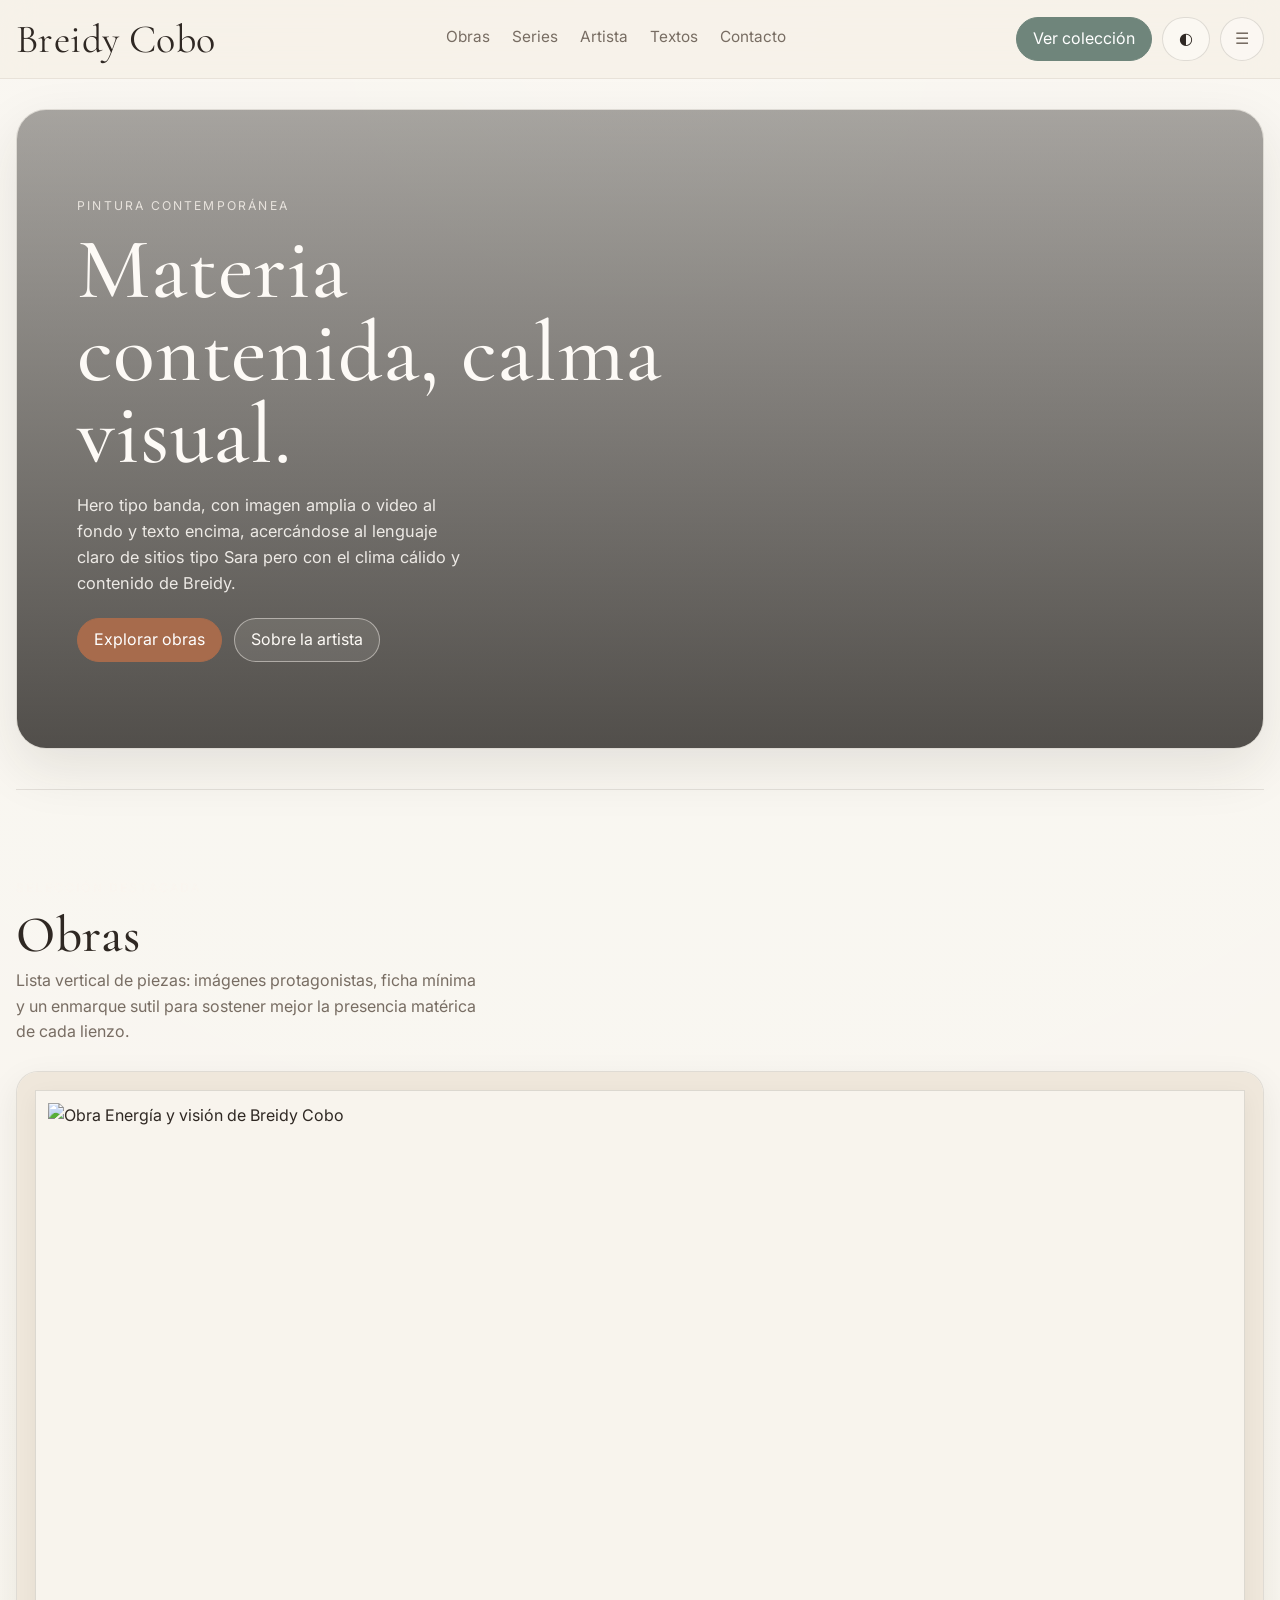
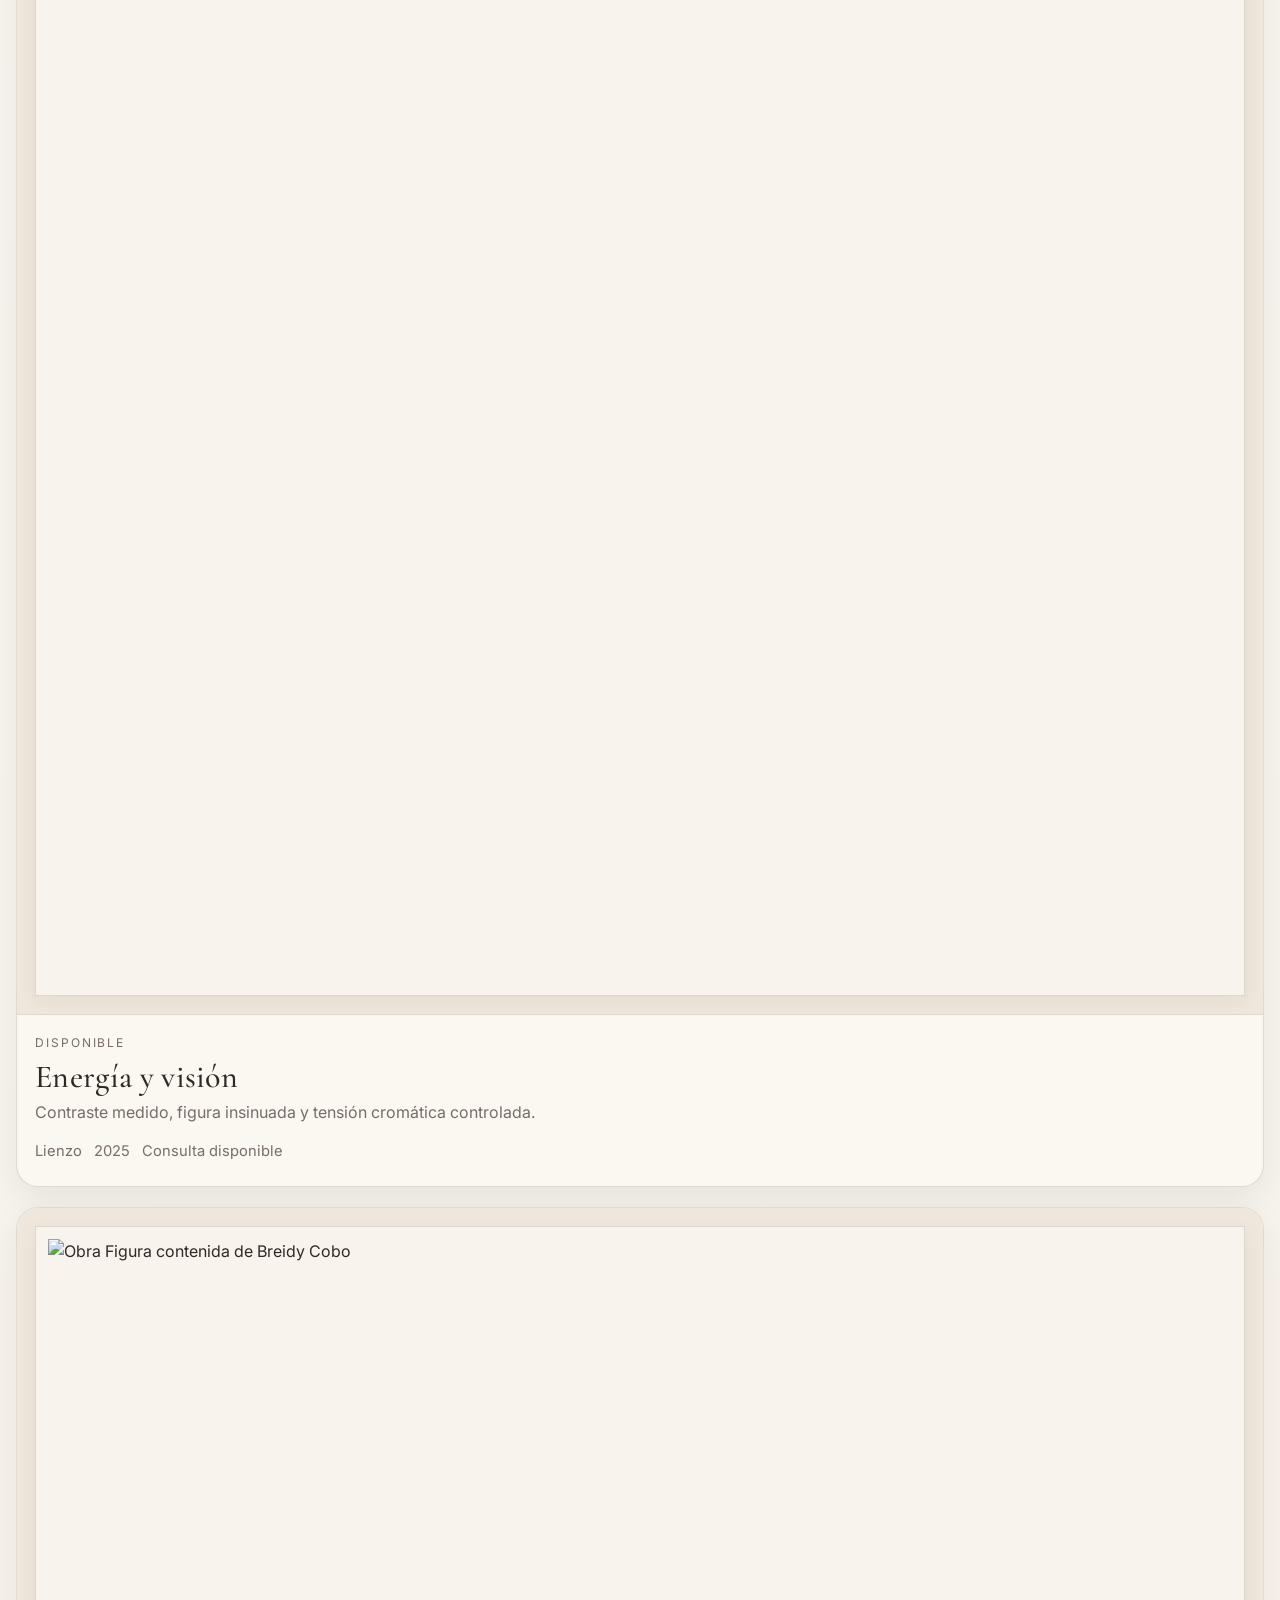
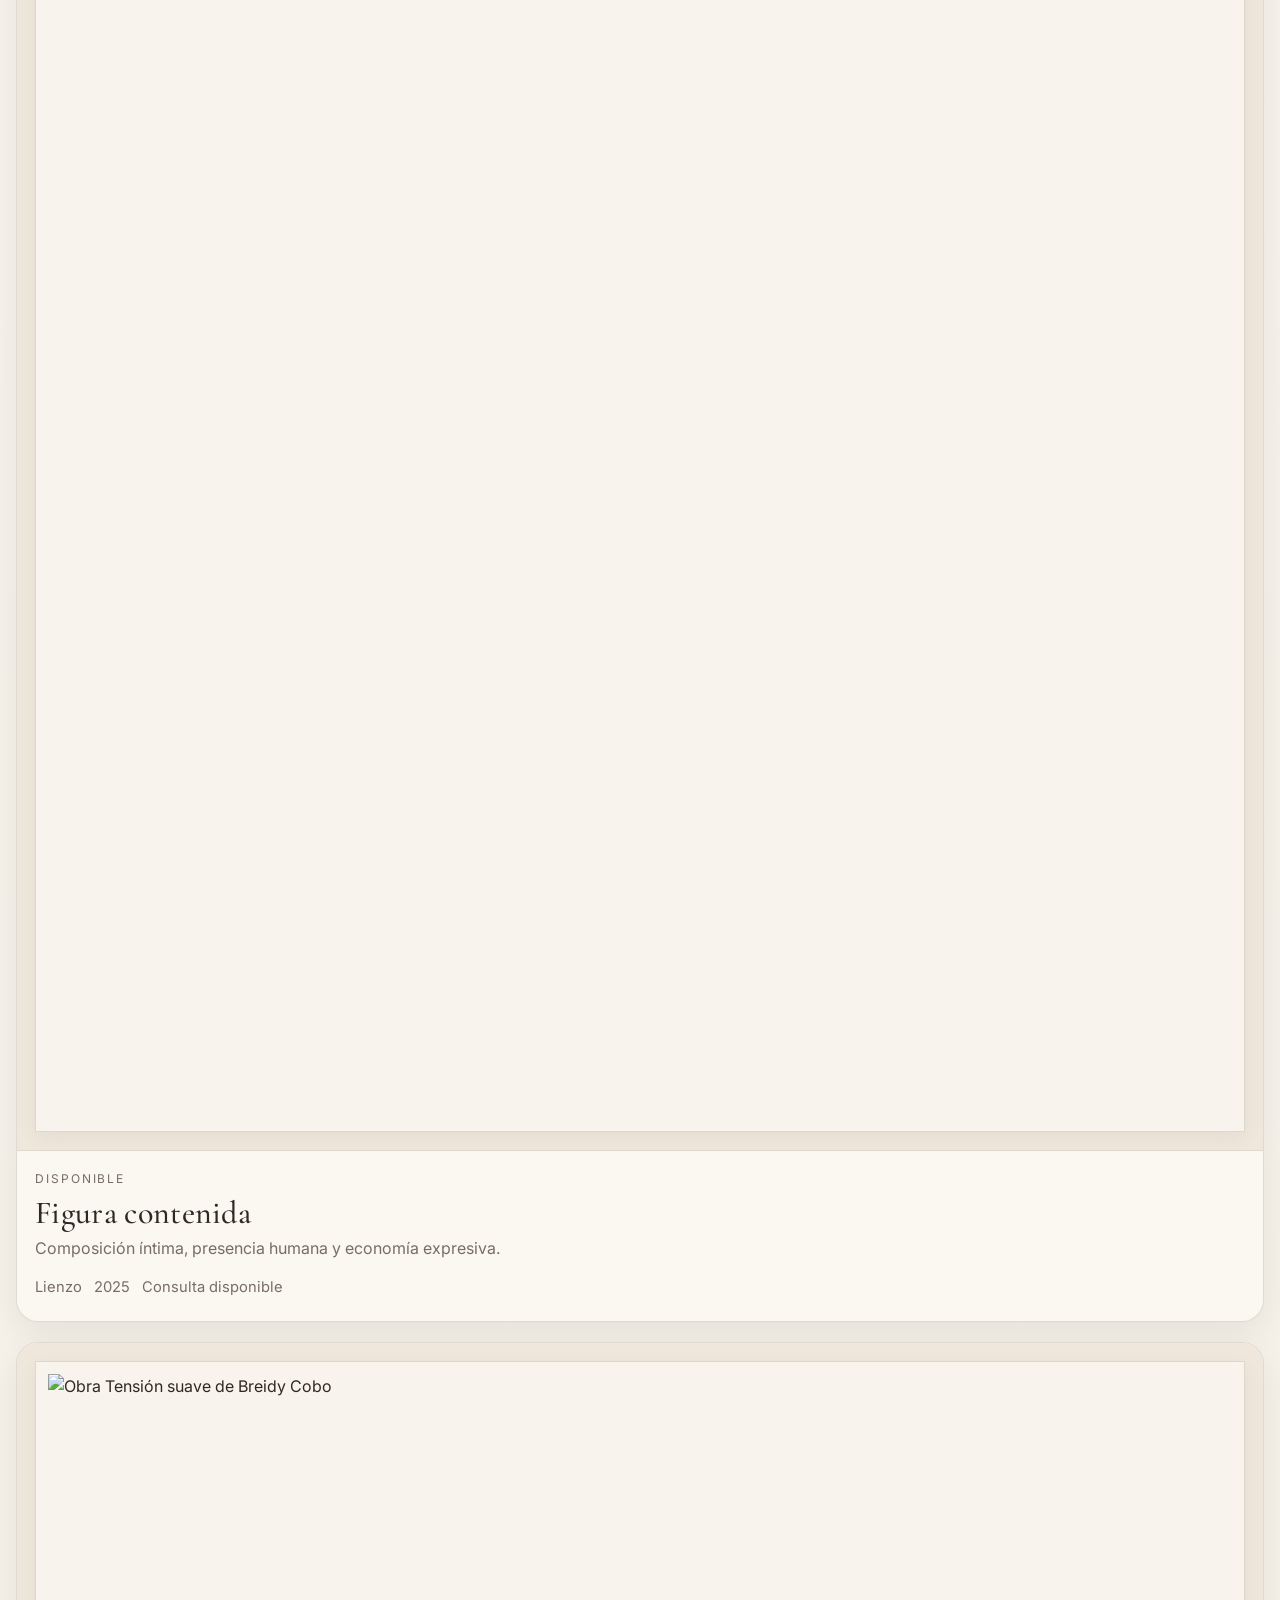
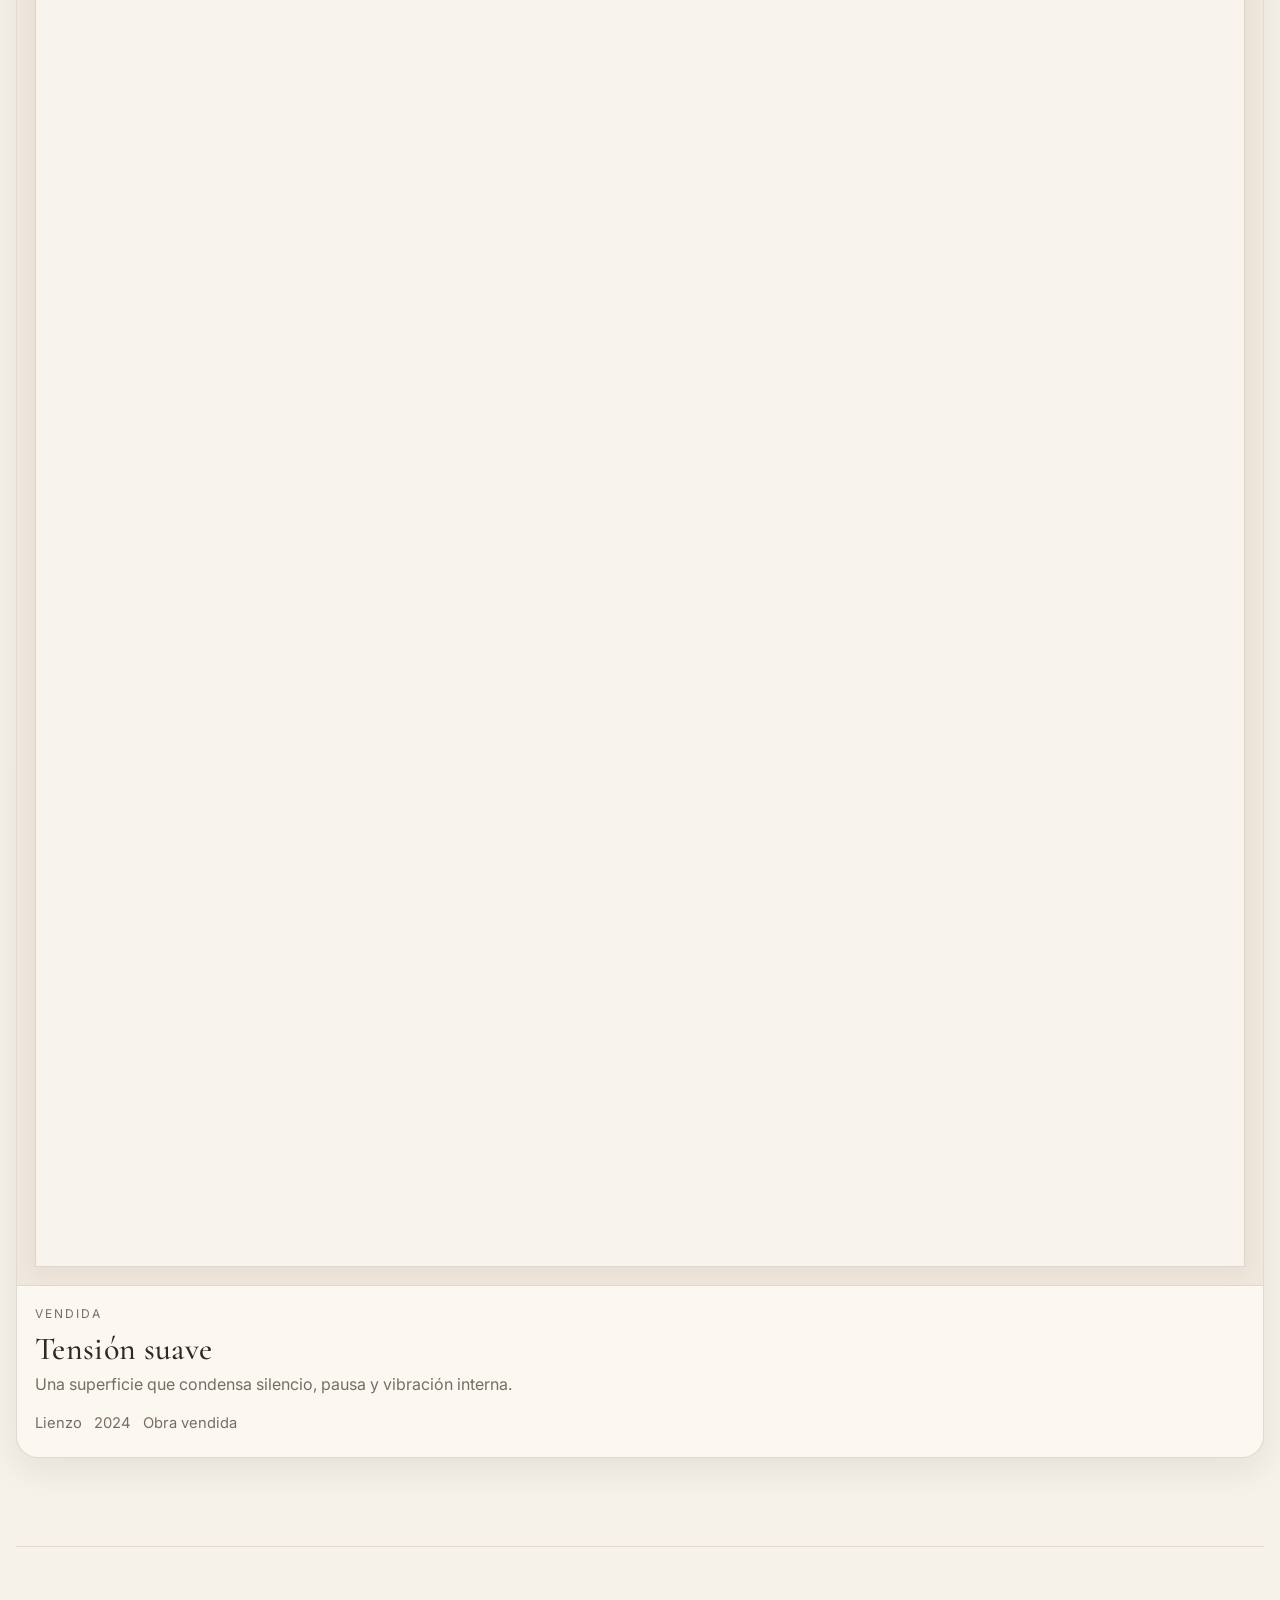
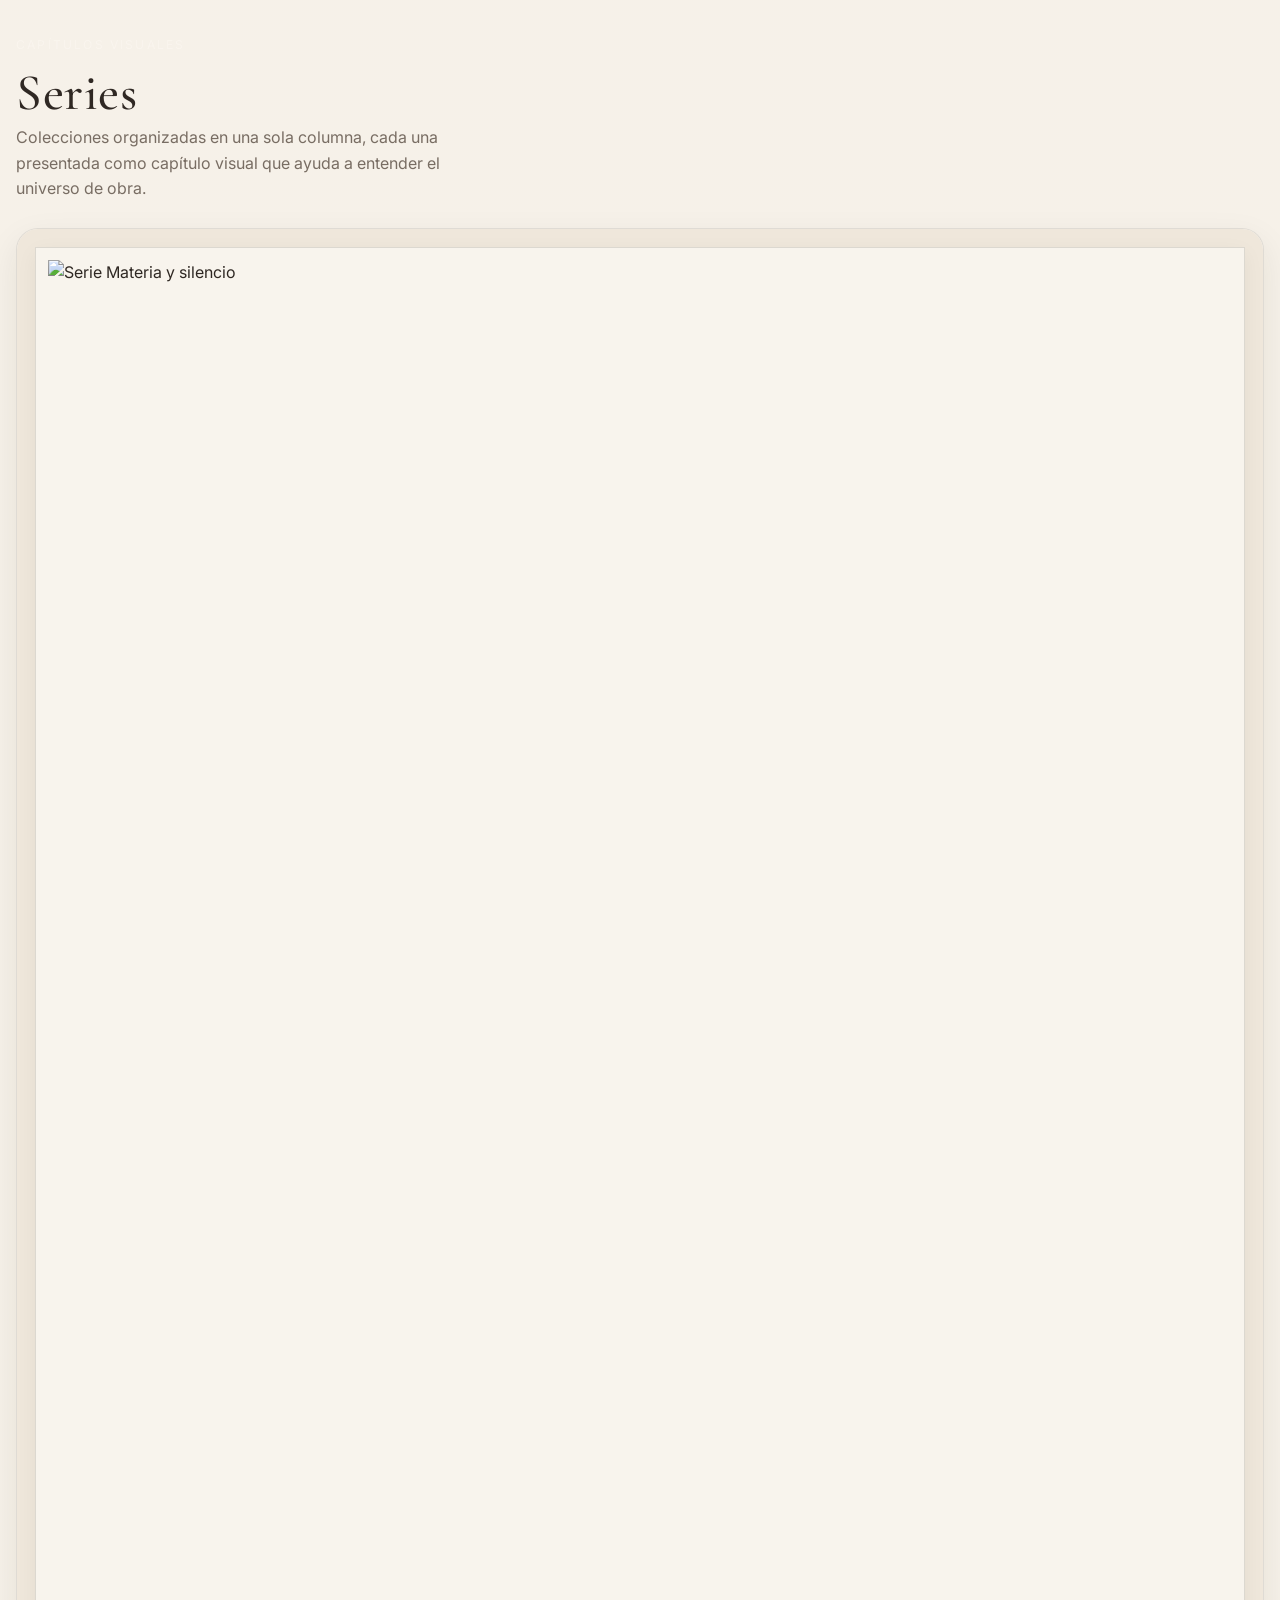
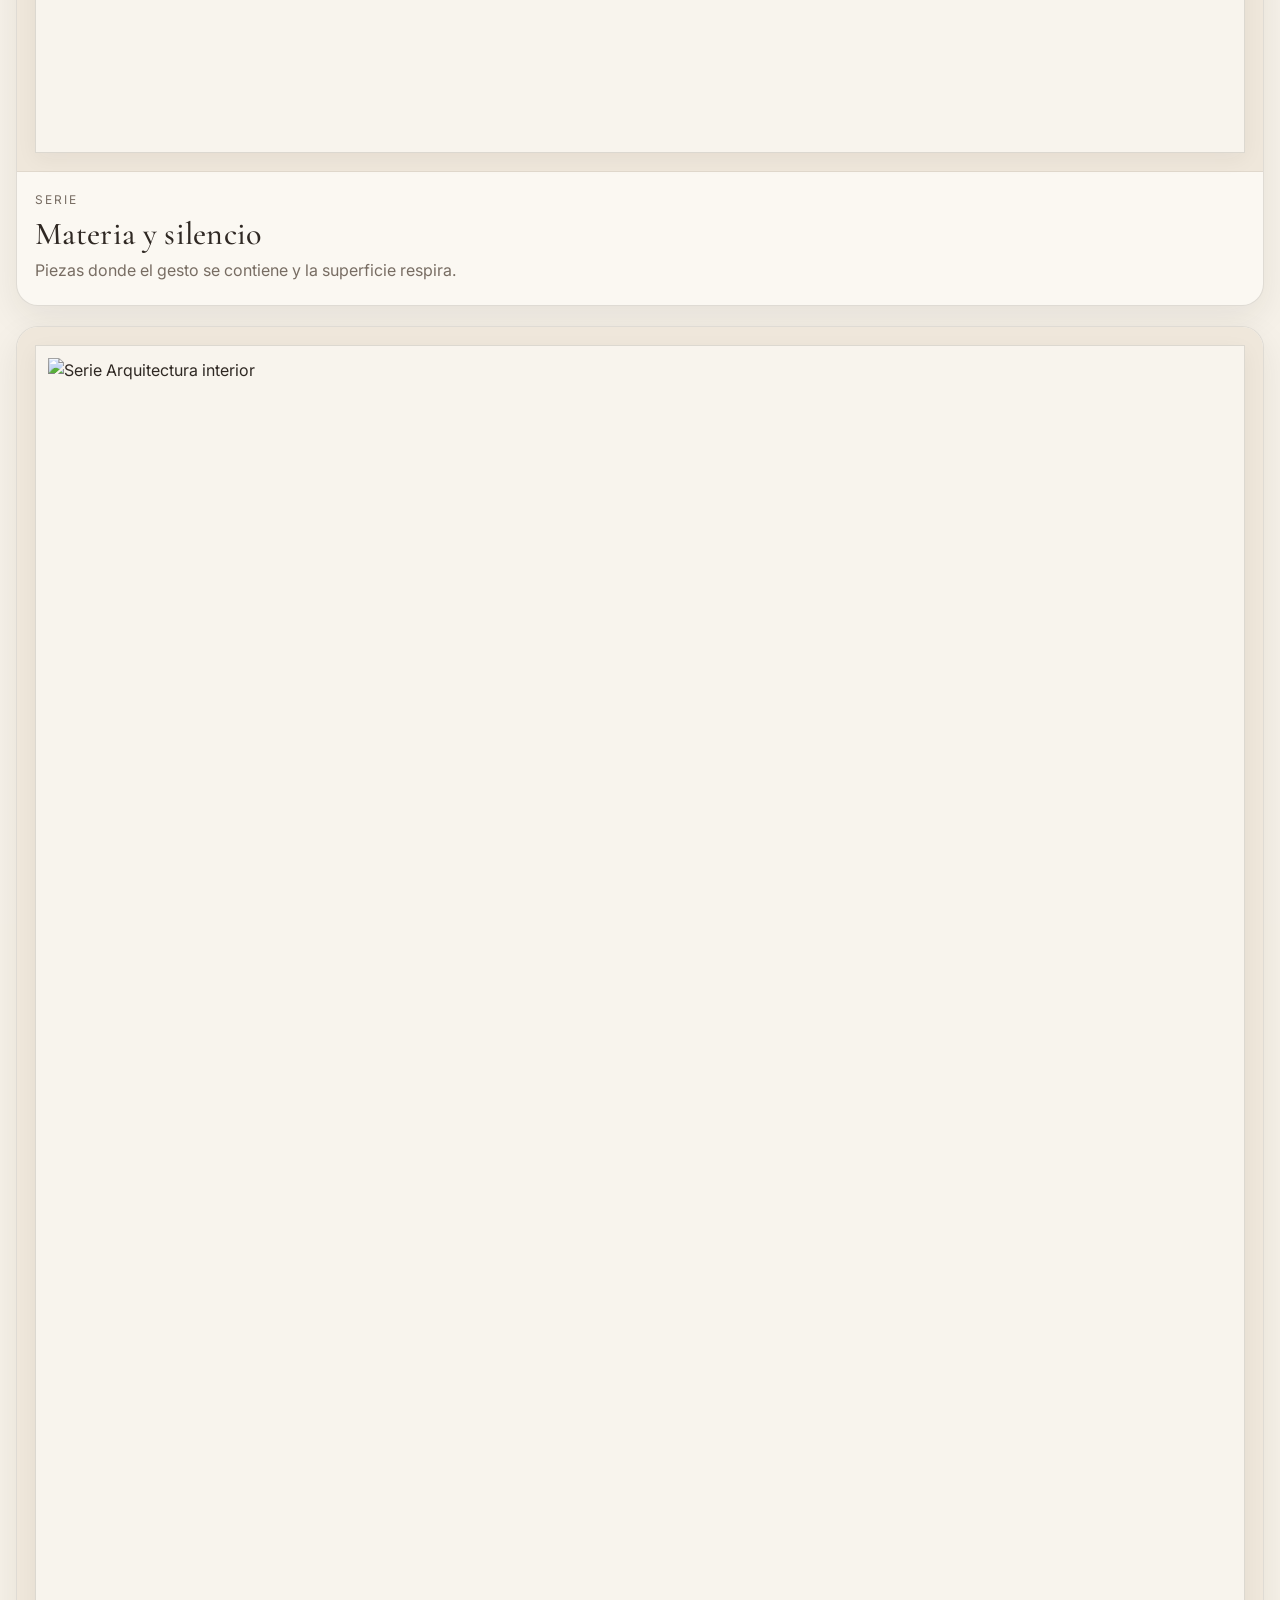
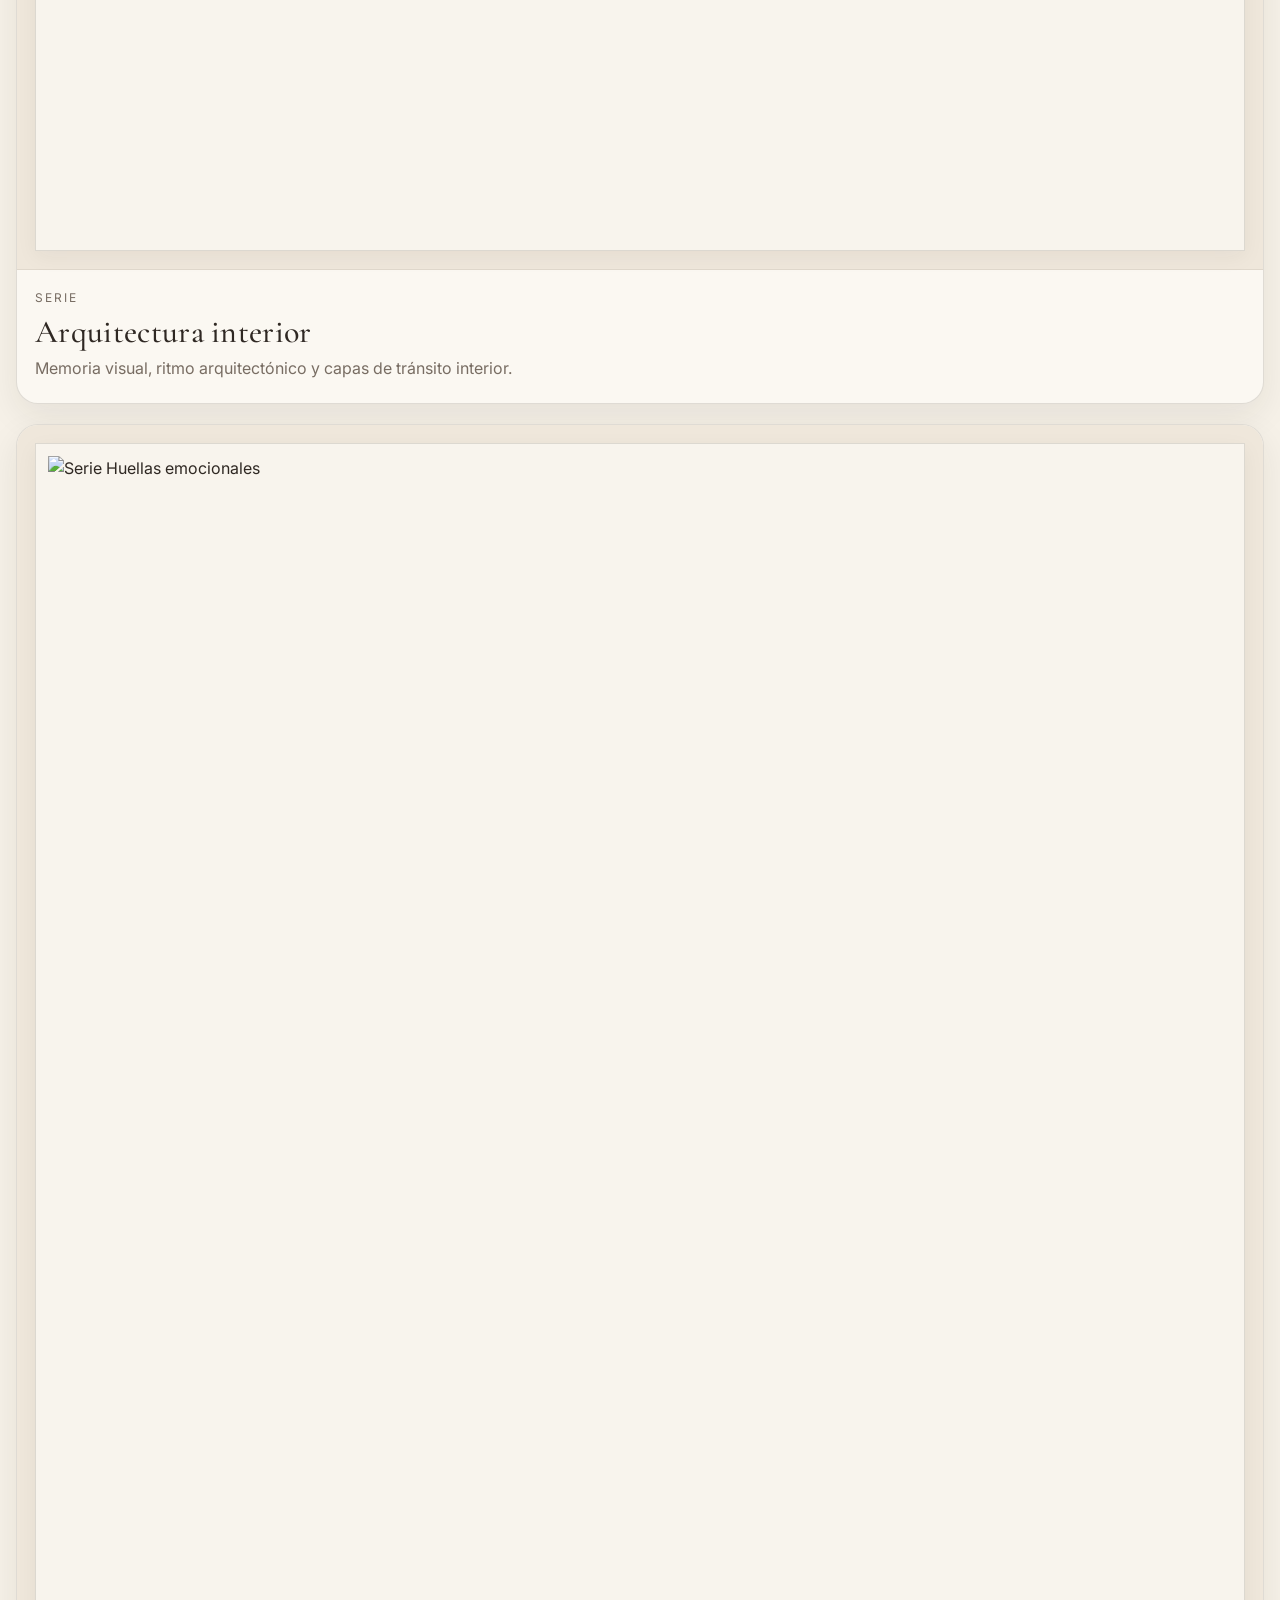
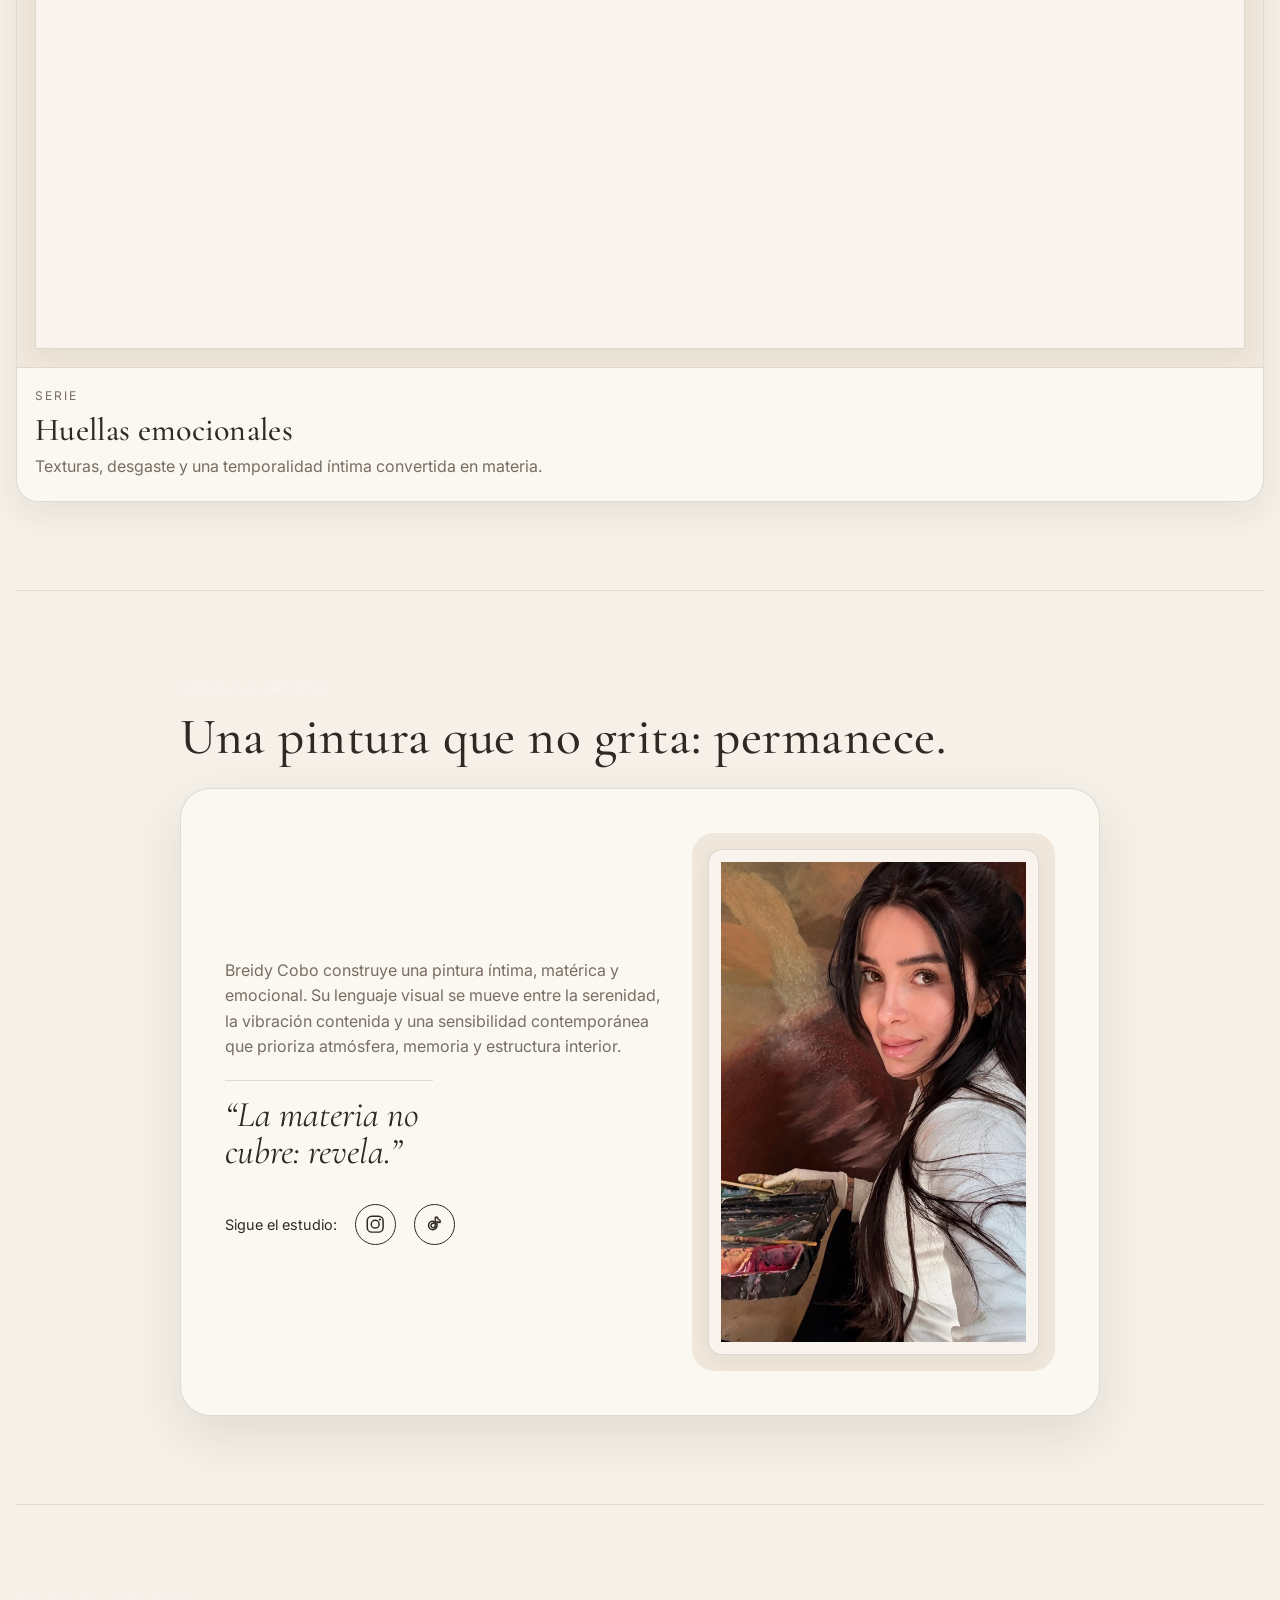
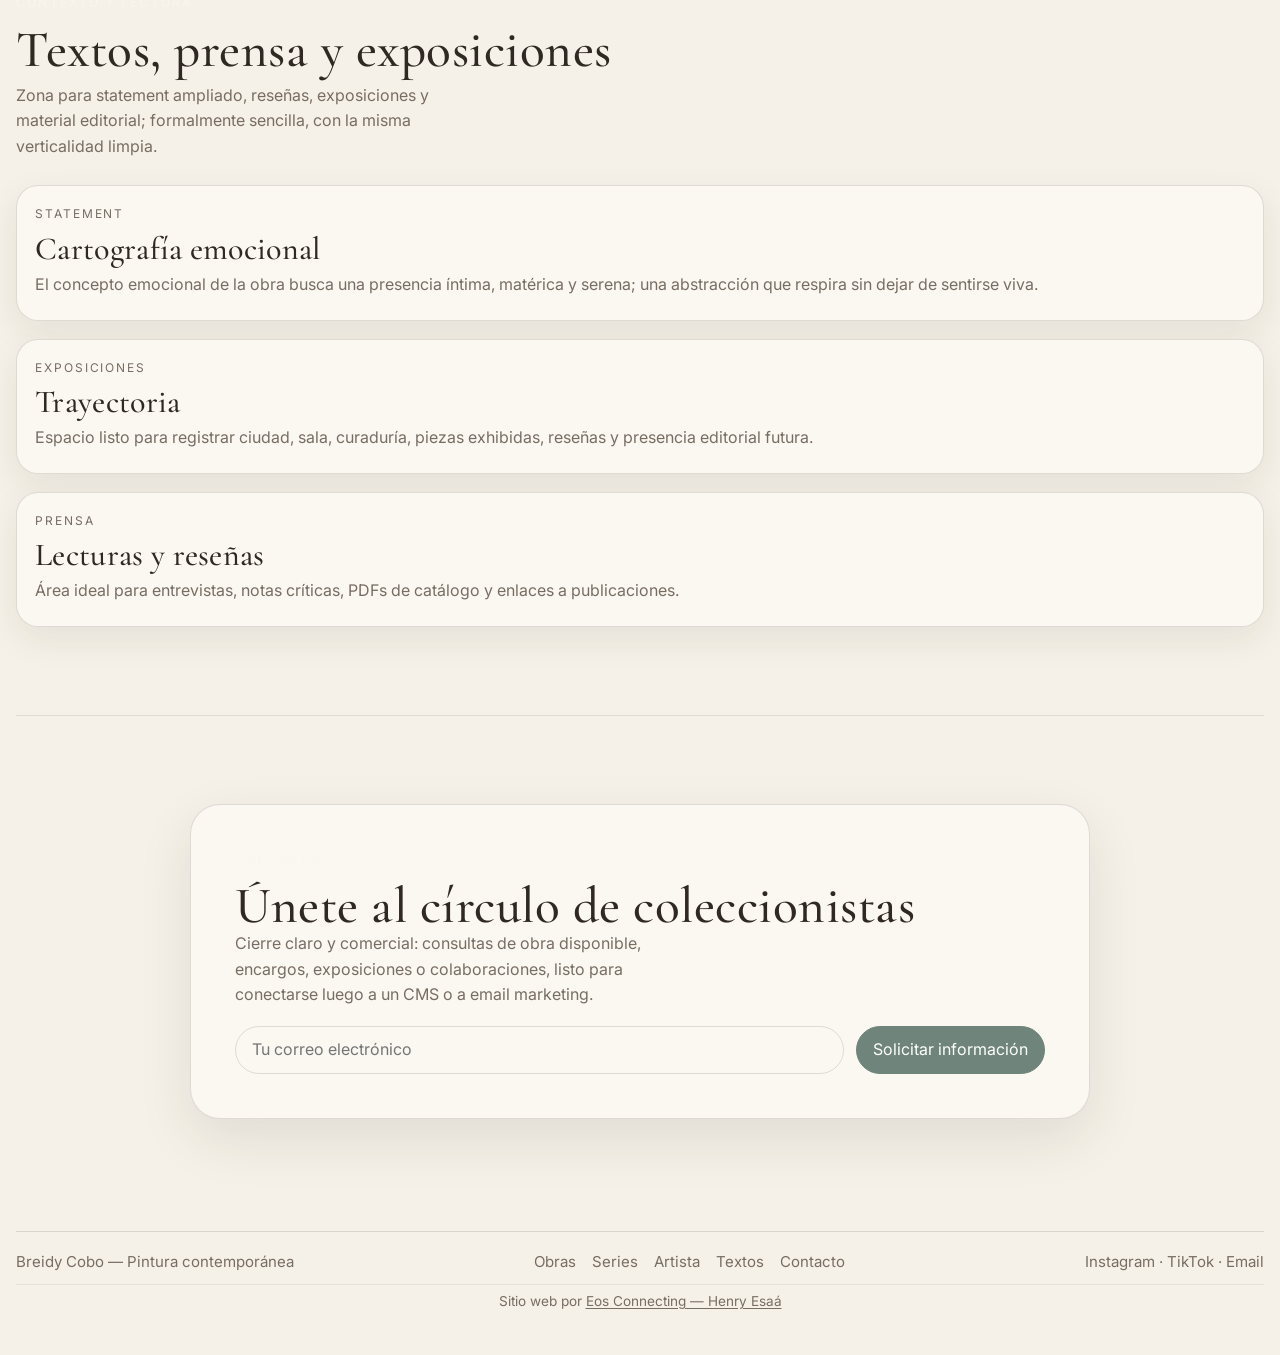
==== index.html @ 8bce83ed "Primer commit - sitio Breidy" ====
<!DOCTYPE html>
<html lang="es" data-theme="light">
<head>
  <meta charset="UTF-8" />
  <meta name="viewport" content="width=device-width, initial-scale=1.0" />
  <title>Breidy Cobo — Pintura contemporánea</title>
  <meta name="description" content="Propuesta híbrida para Breidy Cobo inspirada en la claridad visual de sitios tipo Sara Winfield, con paleta cálida y marcos que respetan la materialidad de su pintura." />
  <link rel="preconnect" href="https://fonts.googleapis.com">
  <link rel="preconnect" href="https://fonts.gstatic.com" crossorigin>
  <link href="https://fonts.googleapis.com/css2?family=Cormorant+Garamond:wght@400;500;600&family=Inter:wght@400;500;600&display=swap" rel="stylesheet">

  <link rel="stylesheet" href="assets/css/styles.css" />
</head>
<body>
<header class="site-header">
  <a class="skip-link" href="#main-content">Saltar al contenido</a>

  <div class="container header-inner">
    <!-- Marca grande -->
    <a href="#top" class="brand" aria-label="Inicio Breidy Cobo">
      Breidy Cobo
    </a>

    <!-- Menú centrado -->
    <nav class="nav" aria-label="Navegación principal">
      <a href="obras/index.html">Obras</a>
      <a href="series/index.html">Series</a>
      <a href="#artist">Artista</a>
      <a href="journal/index.html">Textos</a>
      <a href="#contact">Contacto</a>
    </nav>

    <!-- Acciones en barra: solo CTA + tema + hamburguesa -->
    <div class="header-actions">
      <a href="obras/index.html" class="btn btn-primary btn-collection">Ver colección</a>

      <button class="theme-toggle" type="button" aria-label="Cambiar tema" data-theme-toggle>
        ◐
      </button>

      <button class="menu-toggle" type="button" aria-label="Abrir menú" data-menu-toggle>
        ☰
      </button>
    </div>
  </div>

  <!-- Panel móvil / secundario: aquí SÍ van idiomas + redes + menú -->
  <div class="mobile-panel" data-mobile-panel>
    <div class="container">
      <div class="mobile-top">
        <div class="mobile-lang" aria-label="Cambiar idioma">
          <button class="lang-btn active" type="button" data-lang="es">ES</button>
          <button class="lang-btn" type="button" data-lang="en">EN</button>
          <button class="lang-btn" type="button" data-lang="de">DE</button>
        </div>

        <div class="mobile-social" aria-label="Redes sociales">
          <span>Redes</span>
          <a href="https://www.instagram.com/breidy_cobo/" target="_blank" rel="noopener noreferrer">IG</a>
          <span>/</span>
          <a href="https://www.tiktok.com/@breidycobo" target="_blank" rel="noopener noreferrer">TikTok</a>
          <span>/</span>
          <a href="mailto:correo@ejemplo.com">Email</a>
        </div>
      </div>

      <nav class="mobile-nav" aria-label="Navegación móvil">
        <a href="obras/index.html">Obras</a>
        <a href="series/index.html">Series</a>
        <a href="#artist">Artista</a>
        <a href="journal/index.html">Textos</a>
        <a href="#contact">Contacto</a>
      </nav>
    </div>
  </div>
</header>
  <main id="main-content">
    <!-- HERO CON OPCIÓN IMAGEN O VIDEO LISTO PARA CMS -->
    <section class="hero">
      <div class="container">
        <div class="hero-band" data-hero-type="">
          <div class="hero-media hero-media-image"></div>

          <div class="hero-media hero-media-video">
            <video class="hero-video" autoplay muted loop playsinline>
              <!-- el CMS llenará este src -->
              <source src="" type="video/mp4">
              Tu navegador no soporta video en HTML5.
            </video>
          </div>

          <div class="hero-overlay">
            <div class="eyebrow">Pintura contemporánea</div>
            <h1>Materia contenida, calma visual.</h1>
            <p>
              Hero tipo banda, con imagen amplia o video al fondo y texto encima, acercándose al lenguaje claro de sitios tipo Sara pero con el clima cálido y contenido de Breidy.
            </p>
            <div class="hero-actions">
              <a href="obras/index.html" class="btn btn-primary">Explorar obras</a>
              <a href="#artist" class="btn">Sobre la artista</a>
            </div>
          </div>
        </div>
      </div>
    </section>

    <div class="section-divider"></div>

    <!-- OBRAS EN COLUMNA VERTICAL -->
    <section class="section" id="works">
      <div class="container">
        <div class="section-head">
          <div class="eyebrow">Selección destacada</div>
          <h2>Obras</h2>
          <p>
            Lista vertical de piezas: imágenes protagonistas, ficha mínima y un enmarque sutil para sostener mejor la presencia matérica de cada lienzo.
          </p>
        </div>

        <div class="works-grid">
          <article class="card">
            <div class="framed-media">
              <div class="frame-inner">
                <img src="breidy-obra-01.jpeg" alt="Obra Energía y visión de Breidy Cobo" />
              </div>
            </div>
            <div class="card-body">
              <div class="kicker">Disponible</div>
              <h3>Energía y visión</h3>
              <p>Contraste medido, figura insinuada y tensión cromática controlada.</p>
              <div class="meta">
                <span>Lienzo</span>
                <span>2025</span>
                <span>Consulta disponible</span>
              </div>
            </div>
          </article>

          <article class="card">
            <div class="framed-media">
              <div class="frame-inner">
                <img src="breidy-obra-02.jpeg" alt="Obra Figura contenida de Breidy Cobo" />
              </div>
            </div>
            <div class="card-body">
              <div class="kicker">Disponible</div>
              <h3>Figura contenida</h3>
              <p>Composición íntima, presencia humana y economía expresiva.</p>
              <div class="meta">
                <span>Lienzo</span>
                <span>2025</span>
                <span>Consulta disponible</span>
              </div>
            </div>
          </article>

          <article class="card">
            <div class="framed-media">
              <div class="frame-inner">
                <img src="breidy-obra-03.jpeg" alt="Obra Tensión suave de Breidy Cobo" />
              </div>
            </div>
            <div class="card-body">
              <div class="kicker">Vendida</div>
              <h3>Tensión suave</h3>
              <p>Una superficie que condensa silencio, pausa y vibración interna.</p>
              <div class="meta">
                <span>Lienzo</span>
                <span>2024</span>
                <span>Obra vendida</span>
              </div>
            </div>
          </article>
        </div>
      </div>
    </section>

    <div class="section-divider"></div>

    <!-- SERIES EN COLUMNA VERTICAL -->
    <section class="section" id="series">
      <div class="container">
        <div class="section-head">
          <div class="eyebrow">Capítulos visuales</div>
          <h2>Series</h2>
          <p>
            Colecciones organizadas en una sola columna, cada una presentada como capítulo visual que ayuda a entender el universo de obra.
          </p>
        </div>

        <div class="series-grid">
          <article class="card">
            <div class="framed-media">
              <div class="frame-inner">
                <img src="breidy-serie-01.jpeg" alt="Serie Materia y silencio" />
              </div>
            </div>
            <div class="card-body">
              <div class="kicker">Serie</div>
              <h3>Materia y silencio</h3>
              <p>Piezas donde el gesto se contiene y la superficie respira.</p>
            </div>
          </article>

          <article class="card">
            <div class="framed-media">
              <div class="frame-inner">
                <img src="breidy-serie-02.jpeg" alt="Serie Arquitectura interior" />
              </div>
            </div>
            <div class="card-body">
              <div class="kicker">Serie</div>
              <h3>Arquitectura interior</h3>
              <p>Memoria visual, ritmo arquitectónico y capas de tránsito interior.</p>
            </div>
          </article>

          <article class="card">
            <div class="framed-media">
              <div class="frame-inner">
                <img src="breidy-serie-03.jpeg" alt="Serie Huellas emocionales" />
              </div>
            </div>
            <div class="card-body">
              <div class="kicker">Serie</div>
              <h3>Huellas emocionales</h3>
              <p>Texturas, desgaste y una temporalidad íntima convertida en materia.</p>
            </div>
          </article>
        </div>
      </div>
    </section>

    <div class="section-divider"></div>

    <!-- ARTISTA -->
    <section class="section" id="artist">
      <div class="container artist-section-inner">
        <div class="section-head">
          <div class="eyebrow">Sobre la artista</div>
          <h2>Una pintura que no grita: permanece.</h2>
        </div>

        <article class="artist-card">
          <div class="artist-layout">
            <div class="artist-text">
              <p>
                Breidy Cobo construye una pintura íntima, matérica y emocional. Su lenguaje visual se mueve entre la serenidad, la vibración contenida y una sensibilidad contemporánea que prioriza atmósfera, memoria y estructura interior.
              </p>
              <div class="artist-quote">“La materia no cubre: revela.”</div>

              <div class="artist-social">
                <span>Sigue el estudio:</span>
                <a href="https://www.instagram.com/breidy_cobo/" target="_blank" rel="noopener noreferrer" aria-label="Instagram de Breidy Cobo" class="artist-social-link">
                  <svg class="icon icon-social" viewBox="0 0 24 24" width="18" height="18" aria-hidden="true">
                    <rect
                      x="3.5"
                      y="3.5"
                      width="17"
                      height="17"
                      rx="5"
                      ry="5"
                      fill="none"
                      stroke="currentColor"
                      stroke-width="1.6"
                    />
                    <circle
                      cx="12"
                      cy="12"
                      r="4.2"
                      fill="none"
                      stroke="currentColor"
                      stroke-width="1.6"
                    />
                    <circle
                      cx="17"
                      cy="7"
                      r="1.2"
                      fill="currentColor"
                    />
                  </svg>
                </a>
                <a href="https://www.tiktok.com/@breidycobo" target="_blank" rel="noopener noreferrer" aria-label="TikTok de Breidy Cobo" class="artist-social-link">
                  <svg class="icon icon-social" viewBox="0 0 24 24" width="18" height="18" aria-hidden="true">
                    <path
                      d="M15.5 5.5c.6 1.1 1.6 2 2.8 2.4v2.3a5.5 5.5 0 0 1-3.3-1v4.2a4.5 4.5 0 1 1-4.5-4.5 4.3 4.3 0 0 1 1 .1v2.2a2.3 2.3 0 1 0 1.7 2.2V4.5h2.3z"
                      fill="none"
                      stroke="currentColor"
                      stroke-width="1.6"
                      stroke-linecap="round"
                      stroke-linejoin="round"
                    />
                  </svg>
                </a>
              </div>
            </div>
            <div class="artist-image-frame">
              <div class="artist-image-inner">
                <img src="assets/img/portrait/breidy-cobo-portrait.jpg" alt="Retrato editorial de Breidy Cobo" />
              </div>
            </div>
          </div>
        </article>
      </div>
    </section>

    <div class="section-divider"></div>

    <!-- JOURNAL -->
    <section class="section" id="journal">
      <div class="container">
        <div class="section-head">
          <div class="eyebrow">Contexto y lectura</div>
          <h2>Textos, prensa y exposiciones</h2>
          <p>
            Zona para statement ampliado, reseñas, exposiciones y material editorial; formalmente sencilla, con la misma verticalidad limpia.
          </p>
        </div>

        <div class="journal-grid">
          <article class="journal-card">
            <div class="kicker">Statement</div>
            <h3>Cartografía emocional</h3>
            <p>El concepto emocional de la obra busca una presencia íntima, matérica y serena; una abstracción que respira sin dejar de sentirse viva.</p>
          </article>

          <article class="journal-card">
            <div class="kicker">Exposiciones</div>
            <h3>Trayectoria</h3>
            <p>Espacio listo para registrar ciudad, sala, curaduría, piezas exhibidas, reseñas y presencia editorial futura.</p>
          </article>

          <article class="journal-card">
            <div class="kicker">Prensa</div>
            <h3>Lecturas y reseñas</h3>
            <p>Área ideal para entrevistas, notas críticas, PDFs de catálogo y enlaces a publicaciones.</p>
          </article>
        </div>
      </div>
    </section>

    <div class="section-divider"></div>

    <!-- CONTACTO -->
    <section class="section" id="contact">
      <div class="container">
        <div class="newsletter-panel">
          <div class="eyebrow">Contacto</div>
          <h2>Únete al círculo de coleccionistas</h2>
          <p>
            Cierre claro y comercial: consultas de obra disponible, encargos, exposiciones o colaboraciones, listo para conectarse luego a un CMS o a email marketing.
          </p>

          <form class="newsletter-form">
            <input type="email" placeholder="Tu correo electrónico" aria-label="Correo electrónico" />
            <button type="submit" class="btn btn-primary">Solicitar información</button>
          </form>
        </div>
      </div>
    </section>
  </main>

<footer class="site-footer">
  <div class="container footer-inner">
    <p>Breidy Cobo — Pintura contemporánea</p>
    <div class="footer-links">
      <a href="obras/index.html">Obras</a>
      <a href="#series">Series</a>
      <a href="#artist">Artista</a>
      <a href="journal/index.html">Textos</a>
      <a href="#contact">Contacto</a>
    </div>
    <p class="footer-social">
      <a href="https://www.instagram.com/breidy_cobo/" target="_blank" rel="noopener noreferrer">Instagram</a>
      <span>·</span>
      <a href="https://www.tiktok.com/@breidycobo" target="_blank" rel="noopener noreferrer">TikTok</a>
      <span>·</span>
      <a href="mailto:correo@ejemplo.com">Email</a>
    </p>
  </div>

  <div class="container">
    <p class="site-credit">
      Sitio web por
      <a href="https://eosconnecting.com" target="_blank" rel="noopener noreferrer">
        Eos Connecting — Henry Esaá
      </a>
    </p>
  </div>
</footer>

  <script src="assets/js/main.js"></script>
</body>
</html>
---- assets/css/styles.css ----
:root,
[data-theme="light"] {
  --bg: #f6f1e8;
  --surface: #fbf8f2;
  --surface-2: #efe7db;
  --surface-3: #f3ede3;
  --line: rgba(52, 42, 34, 0.14);
  --line-soft: rgba(52, 42, 34, 0.08);
  --text: #2f2823;
  --muted: #786d63;
  --accent: #6f857b;
  --accent-strong: #5d7269;
  --accent-2: #a76b4c;
  --paper: #f8f4ed;
  --shadow-sm: 0 6px 20px rgba(42, 35, 30, 0.05);
  --shadow-md: 0 12px 34px rgba(42, 35, 30, 0.08);
  --shadow-lg: 0 20px 54px rgba(42, 35, 30, 0.10);
  --radius-sm: 14px;
  --radius-md: 22px;
  --radius-lg: 30px;
  --content: 1260px;
  --font-display: "Cormorant Garamond", serif;
  --font-body: "Inter", sans-serif;

  --text-xs: 0.8rem;
  --text-sm: 0.95rem;
  --color-bg: var(--bg);
  --color-surface: var(--surface);
  --color-surface-2: var(--surface-2);
  --color-surface-offset: var(--surface-3);
  --color-border: var(--line);
  --color-divider: var(--line-soft);
  --color-text: var(--text);
  --color-text-muted: var(--muted);
  --color-text-inverse: #faf7f2;
  --color-primary: var(--accent-2);
  --color-primary-hover: var(--accent-strong);
  --radius-full: 9999px;
  --shadow-sm-alt: 0 2px 8px rgba(46, 32, 19, 0.05);
  --content-default: 1180px;
  --transition: 180ms cubic-bezier(0.16, 1, 0.3, 1);
  --space-2: 0.5rem;
  --space-3: 0.75rem;
  --space-4: 1rem;
  --space-6: 1.5rem;
}

[data-theme="dark"] {
  --bg: #171411;
  --surface: #211c18;
  --surface-2: #2a241f;
  --surface-3: #302923;
  --line: rgba(243, 235, 228, 0.12);
  --line-soft: rgba(243, 235, 228, 0.08);
  --text: #efe8e1;
  --muted: #b7aba0;
  --accent: #93aca2;
  --accent-strong: #aac1b8;
  --accent-2: #d29b80;
  --paper: #2a241f;
  --shadow-sm: 0 8px 24px rgba(0, 0, 0, 0.16);
  --shadow-md: 0 14px 36px rgba(0, 0, 0, 0.24);
  --shadow-lg: 0 22px 58px rgba(0, 0, 0, 0.34);

  --color-bg: var(--bg);
  --color-surface: var(--surface);
  --color-surface-2: var(--surface-2);
  --color-surface-offset: var(--surface-3);
  --color-border: var(--line);
  --color-divider: var(--line-soft);
  --color-text: var(--text);
  --color-text-muted: var(--muted);
  --color-text-inverse: #1c1613;
  --color-primary: var(--accent-2);
  --color-primary-hover: var(--accent-strong);
}

img {
  -webkit-user-drag: none;
  user-drag: none;
}

* { box-sizing: border-box; margin: 0; padding: 0; }
html { scroll-behavior: smooth; }

body {
  min-height: 100vh;
  background: var(--bg);
  color: var(--text);
  font-family: var(--font-body);
  line-height: 1.6;
  background-image:
    radial-gradient(circle at top, rgba(255,255,255,.45), transparent 34%),
    linear-gradient(180deg, rgba(255,255,255,.06), rgba(0,0,0,0));
}

a { color: inherit; text-decoration: none; }
img { display: block; max-width: 100%; }
button, input { font: inherit; }

.container {
  width: min(calc(100% - 32px), var(--content));
  margin: 0 auto;
}

.site-header {
  position: sticky;
  top: 0;
  z-index: 50;
  backdrop-filter: blur(16px);
  background: color-mix(in srgb, var(--bg) 86%, transparent);
  border-bottom: 1px solid var(--line-soft);
}

.header-inner {
  min-height: 78px;
  display: flex;
  align-items: center;
  justify-content: space-between;
  gap: 20px;
}

.skip-link {
  position: absolute;
  left: var(--space-4);
  top: -100px;
  z-index: 1000;
  background: var(--color-primary);
  color: var(--color-text-inverse);
  padding: var(--space-3) var(--space-4);
  border-radius: var(--radius-md);
}
.skip-link:focus { top: var(--space-4); }

.brand {
  font-family: var(--font-display);
  font-size: clamp(2rem, 1.7rem + 1vw, 2.8rem);
  line-height: 1;
  letter-spacing: .01em;
}

.nav {
  display: flex;
  gap: 22px;
  font-size: .96rem;
  color: var(--muted);
}

.nav a {
  position: relative;
  padding-bottom: 4px;
}

.nav a::after {
  content: "";
  position: absolute;
  left: 0;
  bottom: 0;
  width: 100%;
  height: 1px;
  background: currentColor;
  transform: scaleX(0);
  transform-origin: left;
  transition: transform .2s ease;
}

.nav a:hover::after,
.nav a:focus-visible::after {
  transform: scaleX(1);
}

.header-actions {
  display: flex;
  align-items: center;
  gap: 10px;
}

.btn,
.theme-toggle {
  display: inline-flex;
  align-items: center;
  justify-content: center;
  min-height: 44px;
  border-radius: 999px;
  border: 1px solid var(--line);
  background: var(--surface);
  color: var(--text);
  padding: 0 16px;
  cursor: pointer;
  transition: transform .18s ease, box-shadow .18s ease, background .18s ease, border-color .18s ease;
}

.btn:hover,
.theme-toggle:hover {
  transform: translateY(-1px);
  box-shadow: var(--shadow-sm);
}

.btn-primary {
  background: var(--accent);
  border-color: var(--accent);
  color: #fff;
}

/* LANG EN PANEL MÓVIL (no en la barra) */
.mobile-lang {
  margin-top: var(--space-4);
  display: inline-flex;
  gap: var(--space-2);
  align-items: center;
  flex-wrap: wrap;
  padding: 4px;
  border: 1px solid var(--color-border);
  border-radius: var(--radius-full);
  background: var(--color-surface);
}

.lang-btn {
  min-height: 32px;
  border: 0;
  background: transparent;
  color: var(--color-text-muted);
  padding: 0 10px;
  border-radius: var(--radius-full);
  font-size: 0.78rem;
  letter-spacing: 0.12em;
  text-transform: uppercase;
  font-weight: 700;
  transition: background var(--transition), color var(--transition), transform var(--transition);
}

.lang-btn.active {
  background: var(--color-primary);
  color: var(--color-text-inverse);
}

.lang-btn:hover {
  color: var(--color-text);
  transform: translateY(-1px);
}

.mobile-social {
  margin-top: var(--space-4);
  display: inline-flex;
  gap: var(--space-2);
  align-items: center;
  flex-wrap: wrap;
}

.mobile-social span {
  text-transform: uppercase;
  letter-spacing: 0.18em;
  font-size: var(--text-xs);
  color: var(--color-text-muted);
}

.mobile-social a {
  text-decoration: underline;
  text-underline-offset: 0.18em;
  font-weight: 600;
}

.mobile-social a:hover {
  color: var(--color-primary);
}

.menu-toggle {
  display: inline-flex;
  align-items: center;
  justify-content: center;
  min-height: 44px;
  min-width: 44px;
  border-radius: 999px;
  border: 1px solid var(--color-border);
  background: color-mix(in srgb, var(--color-surface) 92%, transparent);
  color: var(--color-text-muted);
  font-size: 1rem;
  transition: background var(--transition), color var(--transition), transform var(--transition), box-shadow var(--transition);
}

.menu-toggle:hover {
  color: var(--color-text);
  transform: translateY(-1px);
  box-shadow: var(--shadow-sm-alt);
}

.mobile-panel {
  display: none;
  border-top: 1px solid var(--color-divider);
  background: transparent;
}

.mobile-panel.open {
  display: block;
}

.mobile-panel .container {
  margin-top: var(--space-4);
  margin-bottom: var(--space-4);
  max-width: 520px;
  border-radius: var(--radius-lg);
  border: 1px solid var(--color-border);
  background: color-mix(in srgb, var(--color-surface) 96%, transparent);
  box-shadow: var(--shadow-sm-alt);
  padding: var(--space-4);
}

.mobile-top {
  display: flex;
  flex-wrap: wrap;
  align-items: center;
  justify-content: space-between;
  gap: var(--space-3);
  margin-bottom: var(--space-3);
}

.mobile-nav {
  display: grid;
  gap: var(--space-1, 0.35rem);
  margin-top: 0;
}

.mobile-nav a {
  padding: var(--space-2) 0;
  color: var(--color-text-muted);
  text-align: left;
  background: transparent;
  border-bottom: 1px solid rgba(0, 0, 0, 0.04);
}

.mobile-nav a:last-child {
  border-bottom: 0;
}

/* HERO */
.hero {
  padding: 26px 0 40px;
}

.hero-band {
  position: relative;
  overflow: hidden;
  border-radius: var(--radius-lg);
  border: 1px solid var(--line);
  box-shadow: var(--shadow-lg);
  background:
    linear-gradient(180deg, rgba(10,7,4,0.3), rgba(10,7,4,0.6)),
    url("assets/img/hero/Breidy-Cobo.jpg") center/cover no-repeat;
  color: #fdfaf6;
}

.hero-media {
  position: absolute;
  inset: 0;
  z-index: 0;
}

.hero-media-image {
  pointer-events: none;
}

.hero-media-video {
  display: none;
}

.hero-video {
  width: 100%;
  height: 100%;
  object-fit: cover;
  display: block;
}

.hero-band[data-hero-type="video"] {
  background: none;
  border: 1px solid var(--line);
  box-shadow: var(--shadow-lg);
}

/* capa oscura cuando hay video, para asegurar contraste */
.hero-band[data-hero-type="video"]::before {
  content: "";
  position: absolute;
  inset: 0;
  background: linear-gradient(180deg, rgba(10,7,4,0.35), rgba(10,7,4,0.7));
  z-index: 1;
}

.hero-band[data-hero-type="video"] .hero-media-image {
  display: none;
}

.hero-band[data-hero-type="video"] .hero-media-video {
  display: block;
}

.hero-overlay {
  position: relative;
  z-index: 2; /* por encima de imagen/video y del overlay oscuro */
  padding: clamp(46px, 10vw, 86px) clamp(26px, 6vw, 60px);
  max-width: 720px;
}

/* fuerza color de texto del hero */
.hero-overlay,
.hero-overlay h1,
.hero-overlay p {
  color: #fdfaf6;
}

.hero::before {
  content: "";
  display: block;
  height: 4px;
}

.hero::after {
  content: "";
  display: block;
  height: 0;
}

.eyebrow {
  font-size: .76rem;
  text-transform: uppercase;
  letter-spacing: .18em;
  color: rgba(250,245,239,0.8);
  margin-bottom: 14px;
}

h1, h2, h3 {
  font-family: var(--font-display);
  font-weight: 500;
  line-height: .95;
  letter-spacing: .01em;
}

h1 {
  font-size: clamp(3.2rem, 2.2rem + 4vw, 5.4rem);
  margin-bottom: 16px;
}

.hero-overlay p {
  max-width: 40ch;
  color: rgba(255,252,247,0.88);
  font-size: 1.02rem;
}

.hero-actions {
  margin-top: 22px;
  display: flex;
  gap: 12px;
  flex-wrap: wrap;
}

/* botón del hero siempre visible */
.hero-actions .btn {
  background: rgba(246,240,233,0.1);
  border-color: rgba(246,240,233,0.5);
  color: #fdfaf6;
}

.hero-actions .btn-primary {
  background: var(--accent-2);
  border-color: var(--accent-2);
  color: #fff;
}

.hero-actions .btn:hover {
  background: rgba(246,240,233,0.2);
}

.section {
  padding: clamp(38px, 7vw, 88px) 0;
}

.section-divider {
  width: min(calc(100% - 32px), var(--content));
  margin: 0 auto;
  height: 1px;
  background: var(--line);
  opacity: .8;
}

.section-head {
  margin-bottom: 26px;
  text-align: left;
}

.section-head p {
  max-width: 46ch;
  color: var(--muted);
  margin-top: 8px;
}

h2 {
  font-size: clamp(2.3rem, 1.6rem + 2vw, 3.4rem);
}

.works-grid,
.series-grid {
  display: grid;
  gap: 20px;
}

.works-grid { grid-template-columns: 1fr; }
.series-grid { grid-template-columns: 1fr; }

.card {
  background: var(--surface);
  border-radius: var(--radius-md);
  border: 1px solid var(--line);
  box-shadow: var(--shadow-md);
  overflow: hidden;
}

.framed-media {
  padding: 18px;
  background: var(--surface-2);
  border-bottom: 1px solid var(--line-soft);
}

.frame-inner {
  background: var(--paper);
  border: 1px solid var(--line);
  box-shadow: var(--shadow-sm);
  padding: 12px;
}

.frame-inner img {
  width: 100%;
  aspect-ratio: 4 / 5;
  object-fit: cover;
  transition: transform .35s ease;
}

.card:hover .frame-inner img {
  transform: scale(1.025);
}

.card-body {
  padding: 18px 18px 22px;
}

.kicker {
  font-size: .75rem;
  text-transform: uppercase;
  letter-spacing: .16em;
  color: var(--muted);
  margin-bottom: 10px;
}

h3 {
  font-size: clamp(1.7rem, 1.2rem + 1vw, 2.4rem);
  margin-bottom: 8px;
}

.card-body p {
  color: var(--muted);
}

.meta {
  display: flex;
  flex-wrap: wrap;
  gap: 12px;
  margin-top: 14px;
  color: var(--muted);
  font-size: .92rem;
}

.artist-section-inner {
  max-width: 920px;
  margin: 0 auto;
}

.artist-card {
  background: var(--surface);
  border-radius: var(--radius-lg);
  border: 1px solid var(--line);
  box-shadow: var(--shadow-lg);
  padding: clamp(26px, 4vw, 44px);
}

.artist-layout {
  display: grid;
  grid-template-columns: minmax(0, 1.1fr) minmax(0, 0.9fr);
  gap: 24px;
  align-items: center;
}

.artist-text p { color: var(--muted); }

.artist-quote {
  margin-top: 20px;
  padding-top: 16px;
  padding-bottom: 32px;
  border-top: 1px solid var(--line);
  border-bottom: 1px solid transparent;
  font-family: var(--font-display);
  font-size: clamp(1.9rem, 1.3rem + 1.2vw, 3rem);
  line-height: 1.02;
  max-width: 13ch;
  font-style: italic;
}

.artist-image-frame {
  background: var(--surface-2);
  padding: 16px;
  border-radius: var(--radius-md);
}

.artist-image-inner {
  background: var(--paper);
  border-radius: var(--radius-sm);
  border: 1px solid var(--line);
  box-shadow: var(--shadow-sm);
  padding: 12px;
}

.artist-image-inner img {
  width: 100%;
  height: 100%;
  object-fit: cover;
  max-height: 480px;
}

.artist-social {
  margin-top: 0;
  display: flex;
  align-items: center;
  gap: 1.1rem;
  font-size: 0.9rem;
}

.artist-social-link {
  display: inline-flex;
  align-items: center;
  justify-content: center;
  width: 2.6rem;
  height: 2.6rem;
  border-radius: 999px;
  border: 1px solid currentColor;
  color: inherit;
  text-decoration: none;
  transition: background-color 0.2s ease, color 0.2s ease, border-color 0.2s ease;
  flex: 0 0 auto;
}

.artist-social-link .icon-social {
  width: 1.4rem !important;
  height: 1.4rem !important;
  flex-shrink: 0;
}

.artist-social-link:hover,
.artist-social-link:focus-visible {
  background-color: currentColor;
  color: var(--color-bg, #fff);
  border-color: transparent;
}

/* JOURNAL EN HOME (Textos / Prensa / etc.) – SIEMPRE 1 COLUMNA */
.journal-grid {
  display: grid;
  gap: 18px;
  grid-template-columns: 1fr;
}

.journal-card {
  background: var(--surface);
  border-radius: var(--radius-md);
  border: 1px solid var(--line);
  box-shadow: var(--shadow-md);
  padding: 18px 18px 22px;
}

.journal-card p { color: var(--muted); }

.newsletter-panel {
  max-width: 900px;
  margin: 0 auto;
  background: var(--surface);
  border-radius: var(--radius-lg);
  border: 1px solid var(--line);
  box-shadow: var(--shadow-lg);
  padding: clamp(26px, 4vw, 44px);
}

.newsletter-panel p {
  max-width: 44ch;
  color: var(--muted);
}

.newsletter-form {
  margin-top: 18px;
  display: grid;
  grid-template-columns: 1fr auto;
  gap: 12px;
}

.newsletter-form input {
  min-height: 48px;
  border-radius: 999px;
  border: 1px solid var(--line);
  background: transparent;
  color: var(--text);
  padding: 0 16px;
}

.site-footer {
  padding: 24px 0 42px;
  color: var(--muted);
}

.footer-inner {
  border-top: 1px solid var(--line);
  padding-top: 18px;
  display: flex;
  flex-wrap: wrap;
  gap: 18px;
  align-items: center;
  font-size: .94rem;
  justify-content: space-between;
}

.footer-links {
  display: flex;
  gap: 16px;
  flex-wrap: wrap;
}

.site-credit {
  margin-top: 10px;
  padding-top: 6px;
  border-top: 1px solid var(--line-soft);
  text-align: center;
  font-size: 0.85rem;
  color: var(--muted);
}

.site-credit a {
  text-decoration: underline;
  text-underline-offset: 0.12em;
}

.site-credit a:hover {
  color: var(--accent-2);
}

/* MOBILE */
@media (max-width: 760px) {
  .header-inner {
    flex-wrap: wrap;
    align-items: center;
  }

  .nav {
    display: none;
  }

  .header-actions {
    margin-left: auto;
  }

  .newsletter-form {
    grid-template-columns: 1fr;
  }

  .hero-overlay {
    padding: 32px 20px 40px;
  }

  .hero-actions {
    flex-direction: column;
  }

  .artist-section-inner {
    padding: 0;
  }

  .mobile-lang {
    margin-top: 0;
  }

  .lang-btn {
    min-height: 28px;
    padding: 0 8px;
    font-size: 0.7rem;
  }

  .artist-layout {
    grid-template-columns: 1fr;
  }

  .artist-text p {
    max-width: 38ch;
  }
}

/* JOURNAL – LISTADO (solo en página Journal) */
.page-journal .page-header-inner {
  max-width: 960px;
  margin-inline: auto;
  padding-block: 3rem 1.5rem;
}

.page-journal .page-header .eyebrow {
  text-transform: uppercase;
  letter-spacing: 0.08em;
  font-size: 0.75rem;
  opacity: 0.7;
}

.page-journal .page-header h1 {
  font-size: clamp(2.1rem, 3vw, 2.6rem);
  margin-bottom: 0.5rem;
}

.page-journal .page-header .lead {
  max-width: 40rem;
  line-height: 1.6;
  opacity: 0.85;
}

.page-journal .journal-section {
  padding-block: 1rem 4rem;
}

.page-journal .journal-inner {
  max-width: 960px;
  margin-inline: auto;
  padding-inline: 1.5rem;
}

.page-journal .journal-intro {
  max-width: 40rem;
  margin-bottom: 2rem;
  font-size: 0.95rem;
  line-height: 1.7;
  opacity: 0.9;
}

.page-journal .journal-grid {
  display: grid;
  grid-template-columns: minmax(0, 1fr); /* una sola columna también aquí */
  gap: 1.75rem;
  border-top: 1px solid rgba(255, 255, 255, 0.1);
  padding-top: 1.5rem;
}

.page-journal .journal-card {
  border: 1px solid rgba(255, 255, 255, 0.08);
  border-radius: 0.75rem;
  padding: 1.25rem 1.25rem 1.5rem;
  background: radial-gradient(circle at top left, rgba(255,255,255,0.06), transparent 60%);
  backdrop-filter: blur(6px);
  display: flex;
  flex-direction: column;
  gap: 0.75rem;
}

.page-journal .journal-card-header {
  display: flex;
  flex-direction: column;
  gap: 0.35rem;
}

.page-journal .journal-card-meta {
  font-size: 0.8rem;
  text-transform: uppercase;
  letter-spacing: 0.08em;
  opacity: 0.7;
}

.page-journal .journal-card-separator {
  margin-inline: 0.4rem;
}

.page-journal .journal-card-title {
  font-size: 1.05rem;
  line-height: 1.4;
}

.page-journal .journal-card-title a {
  color: inherit;
  text-decoration: none;
}

.page-journal .journal-card-title a:hover {
  text-decoration: underline;
}

.page-journal .journal-card-excerpt {
  font-size: 0.9rem;
  line-height: 1.6;
  opacity: 0.9;
}

.page-journal .journal-card-link {
  margin-top: auto;
  font-size: 0.85rem;
}

.page-journal .journal-card-link a {
  color: inherit;
  text-decoration: none;
  border-bottom: 1px solid rgba(255, 255, 255, 0.35);
  padding-bottom: 0.08rem;
}

.page-journal .journal-card-link a:hover {
  border-bottom-color: rgba(255, 255, 255, 0.7);
}

/* JOURNAL – DETALLE */
.page-journal-detail .journal-detail {
  padding-block: 2.5rem 4rem;
}

.page-journal-detail .journal-detail-inner {
  max-width: 720px;
  margin-inline: auto;
  padding-inline: 1.5rem;
}

.page-journal-detail .back-link {
  display: inline-flex;
  align-items: center;
  gap: 0.3rem;
  font-size: 0.85rem;
  text-decoration: none;
  opacity: 0.7;
  margin-bottom: 1.5rem;
}

.page-journal-detail .back-link:hover {
  opacity: 1;
  text-decoration: underline;
}

.journal-detail-header {
  margin-bottom: 1.75rem;
}

.journal-meta {
  font-size: 0.8rem;
  text-transform: uppercase;
  letter-spacing: 0.08em;
  opacity: 0.7;
  margin-bottom: 0.4rem;
}

.journal-separator {
  margin-inline: 0.35rem;
}

#journal-title {
  font-size: clamp(1.8rem, 3vw, 2.3rem);
  line-height: 1.3;
}

.journal-body {
  font-size: 0.98rem;
  line-height: 1.8;
  opacity: 0.93;
}

.journal-body p + p {
  margin-top: 1rem;
}
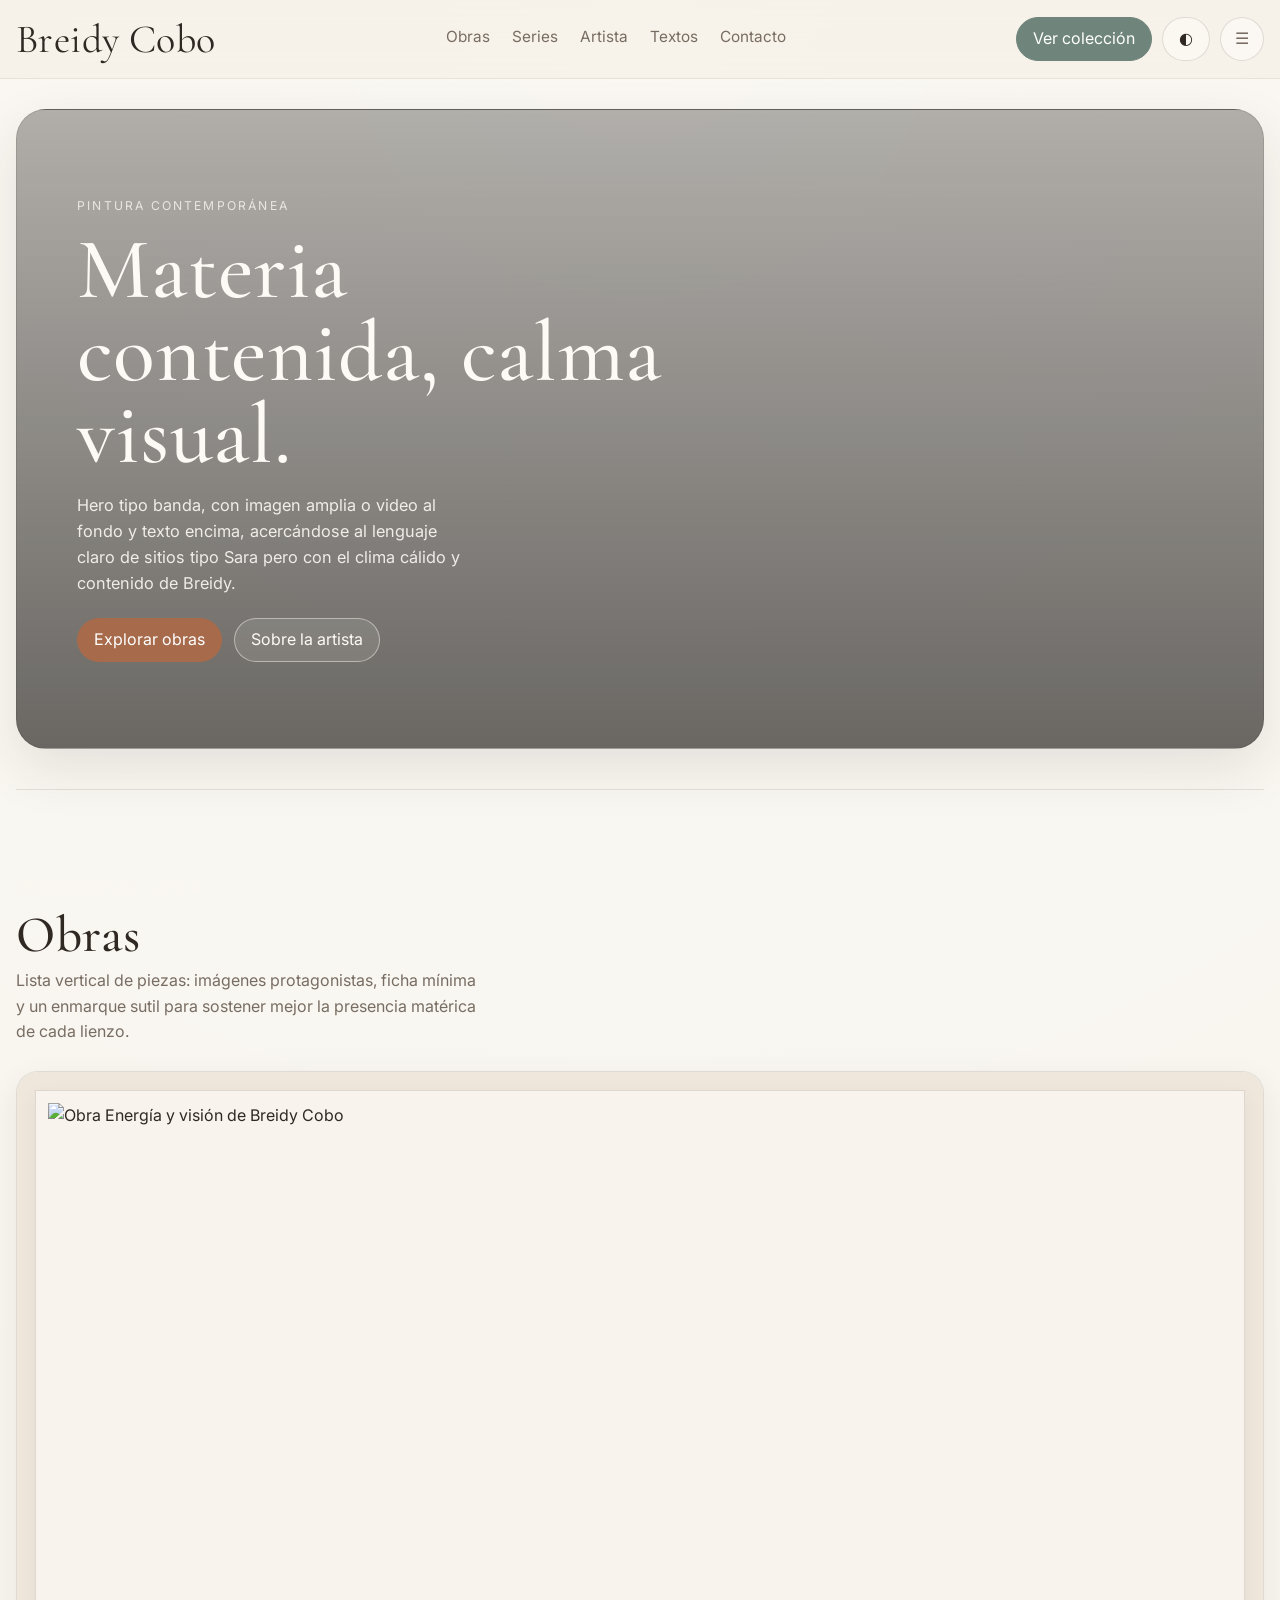
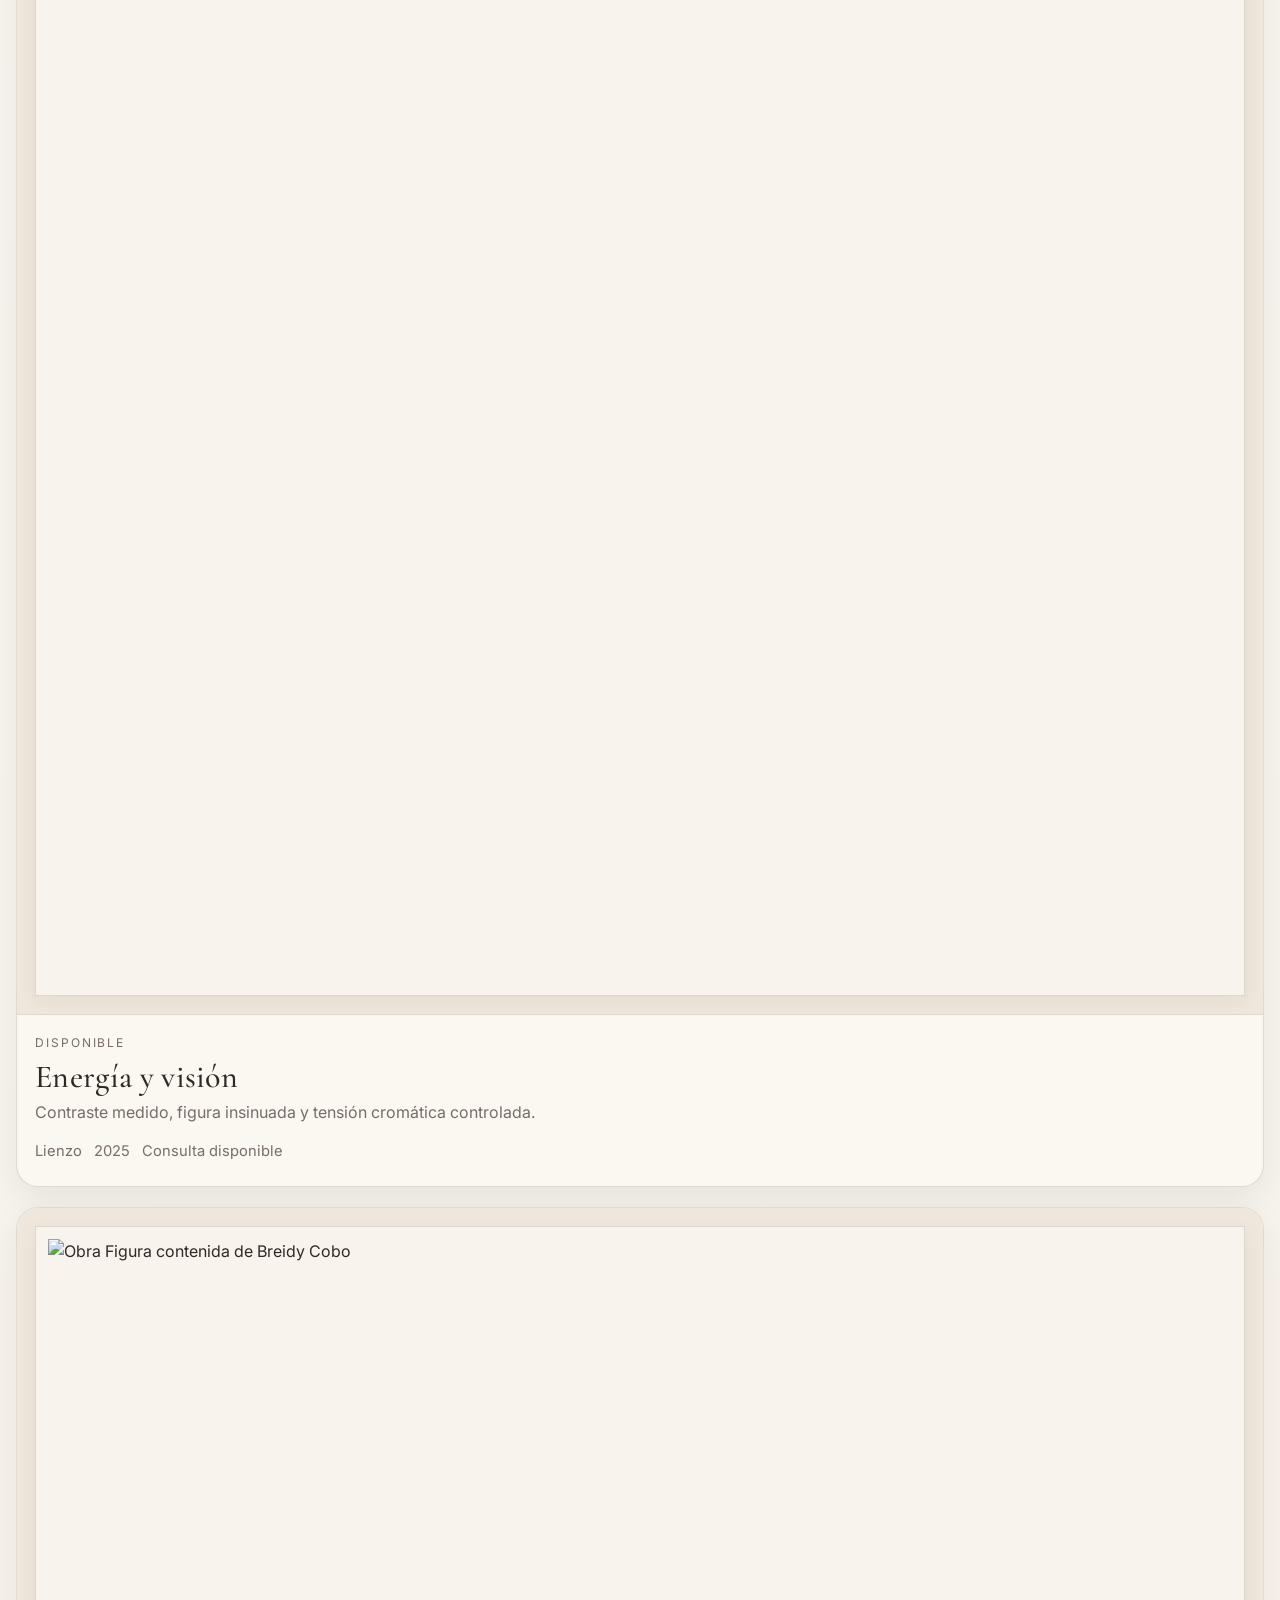
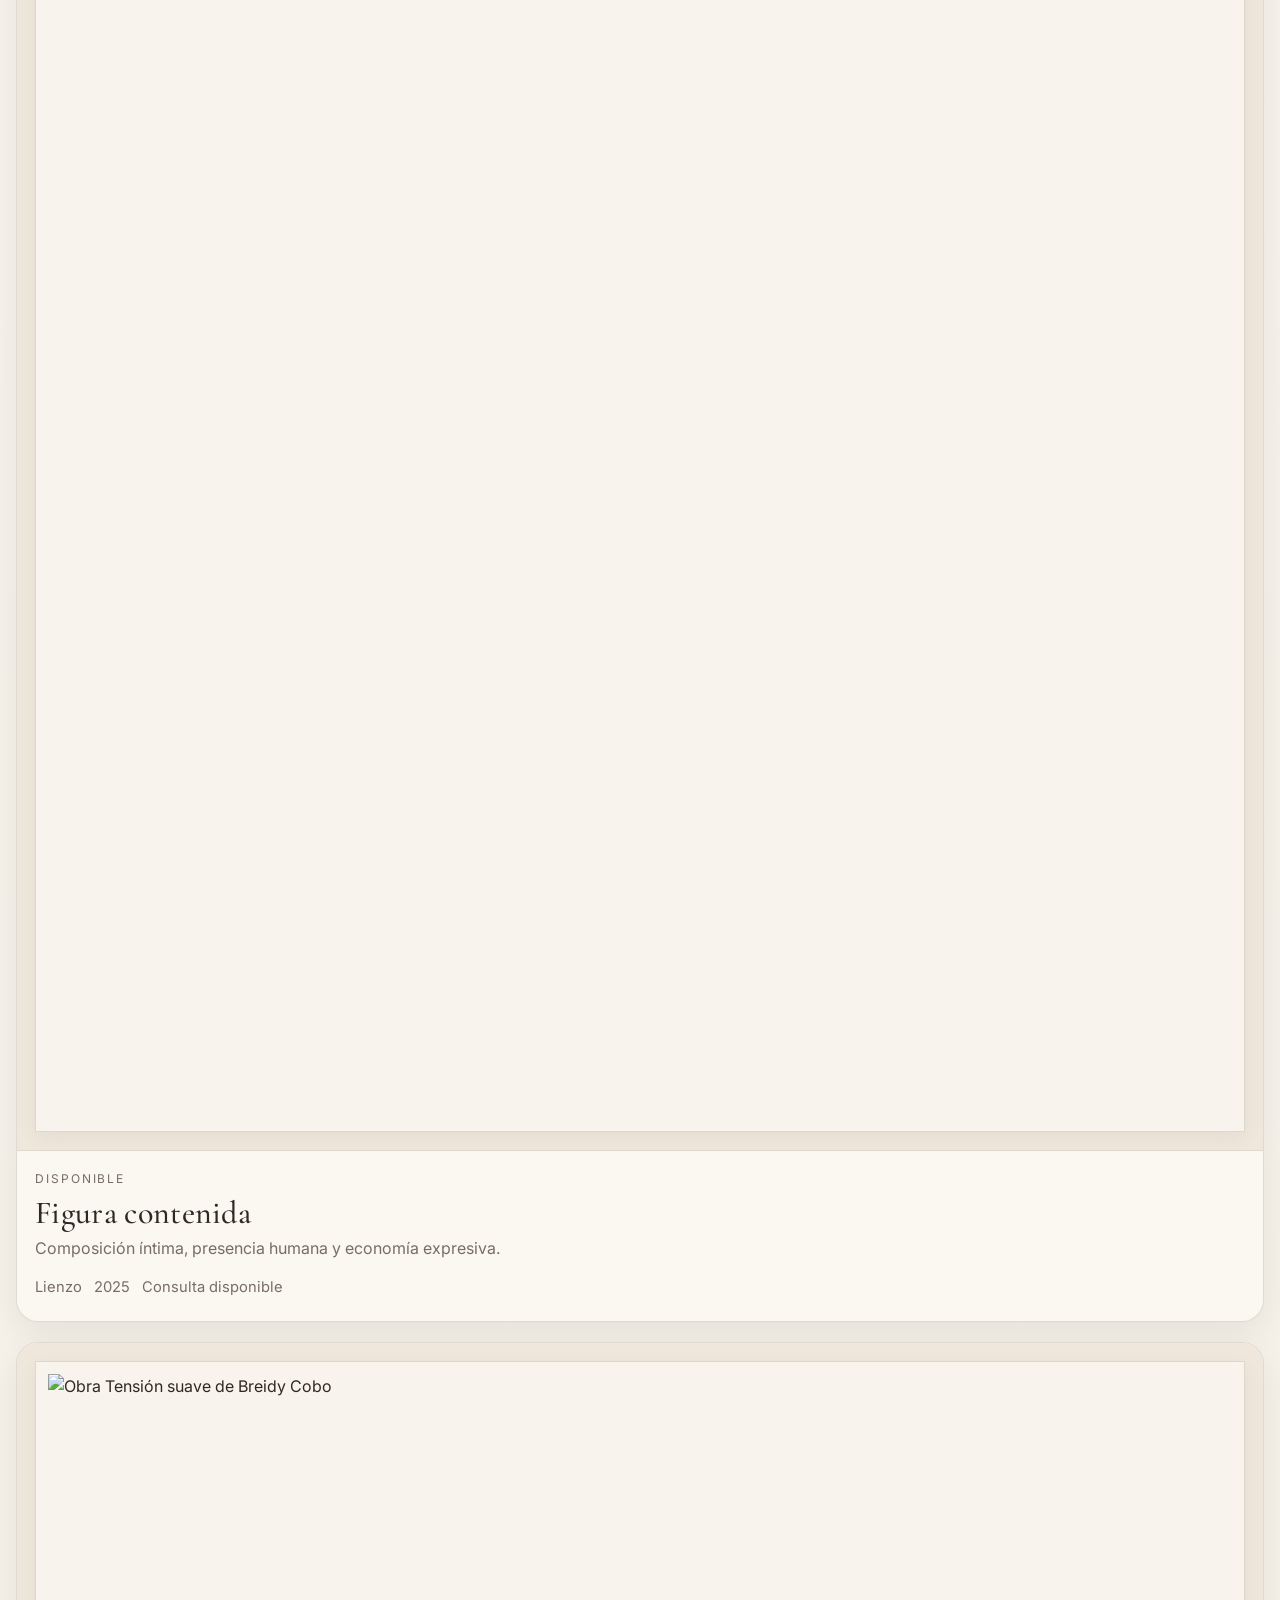
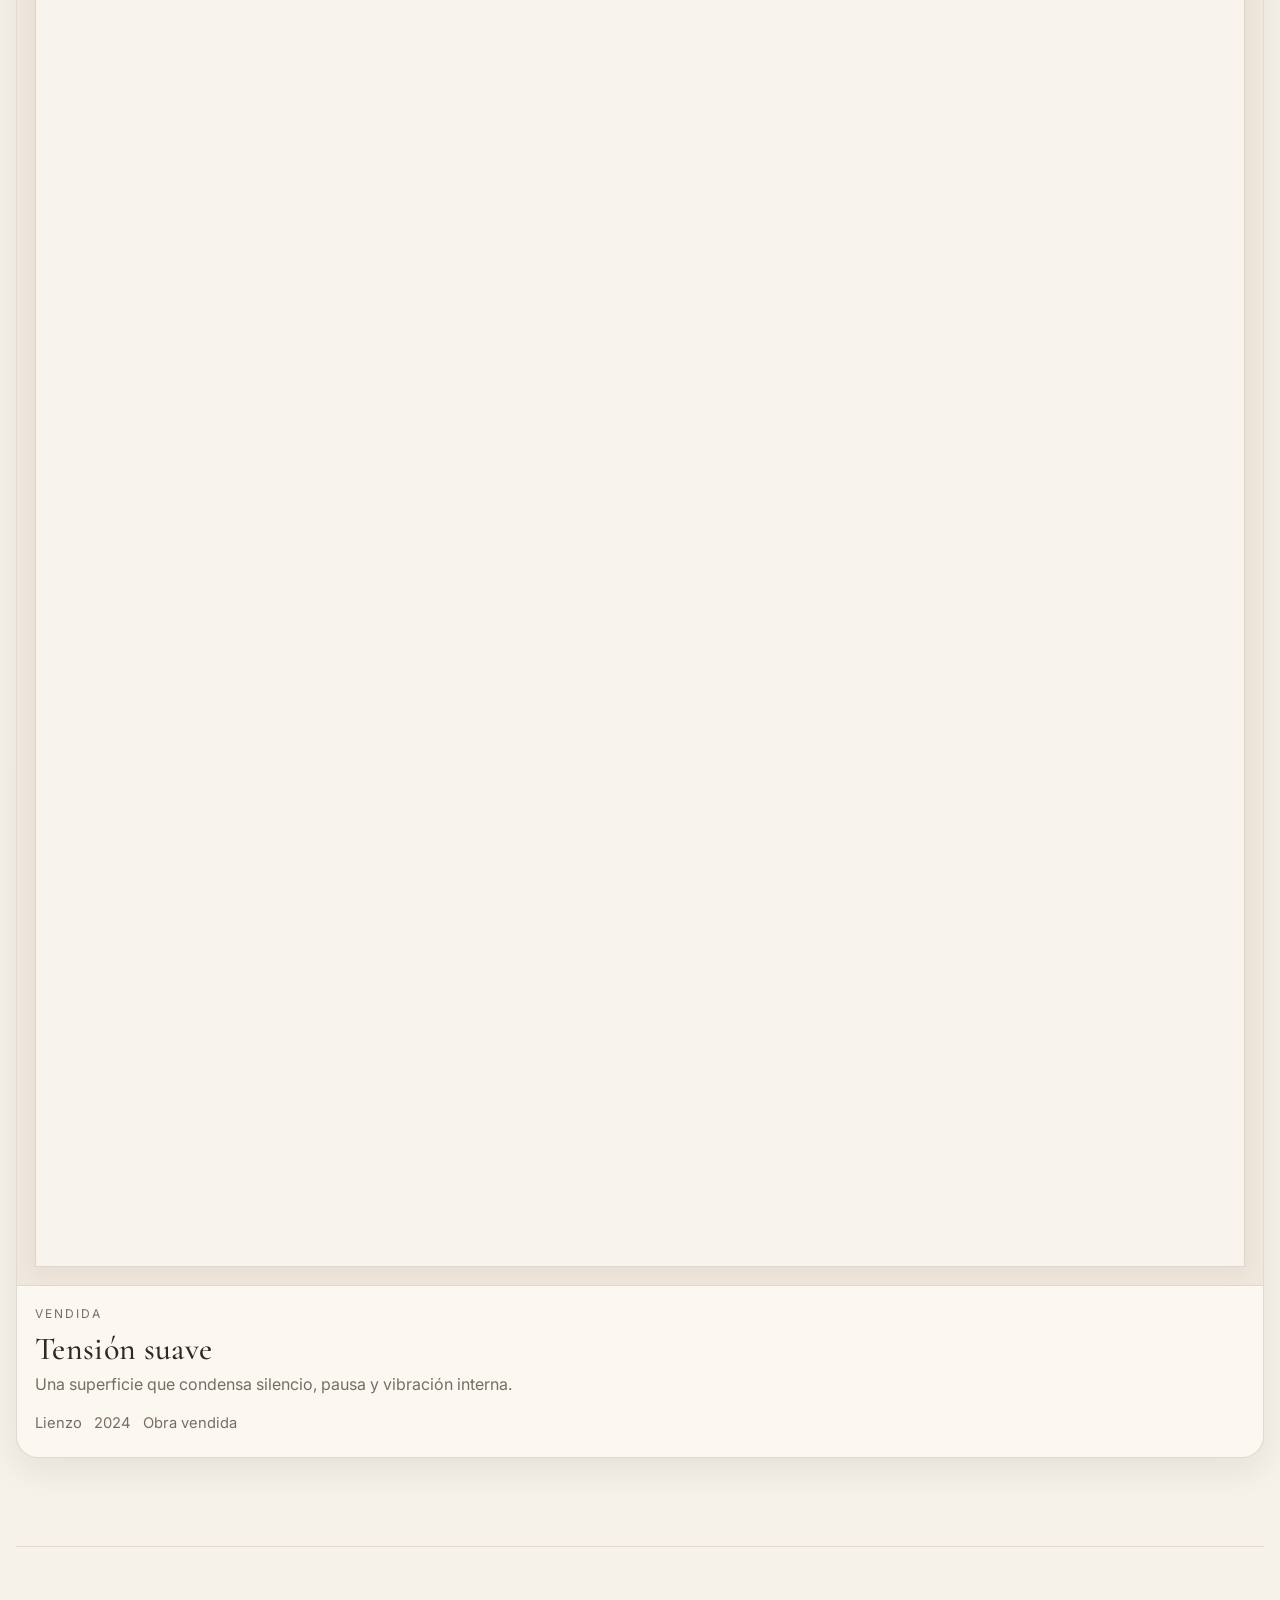
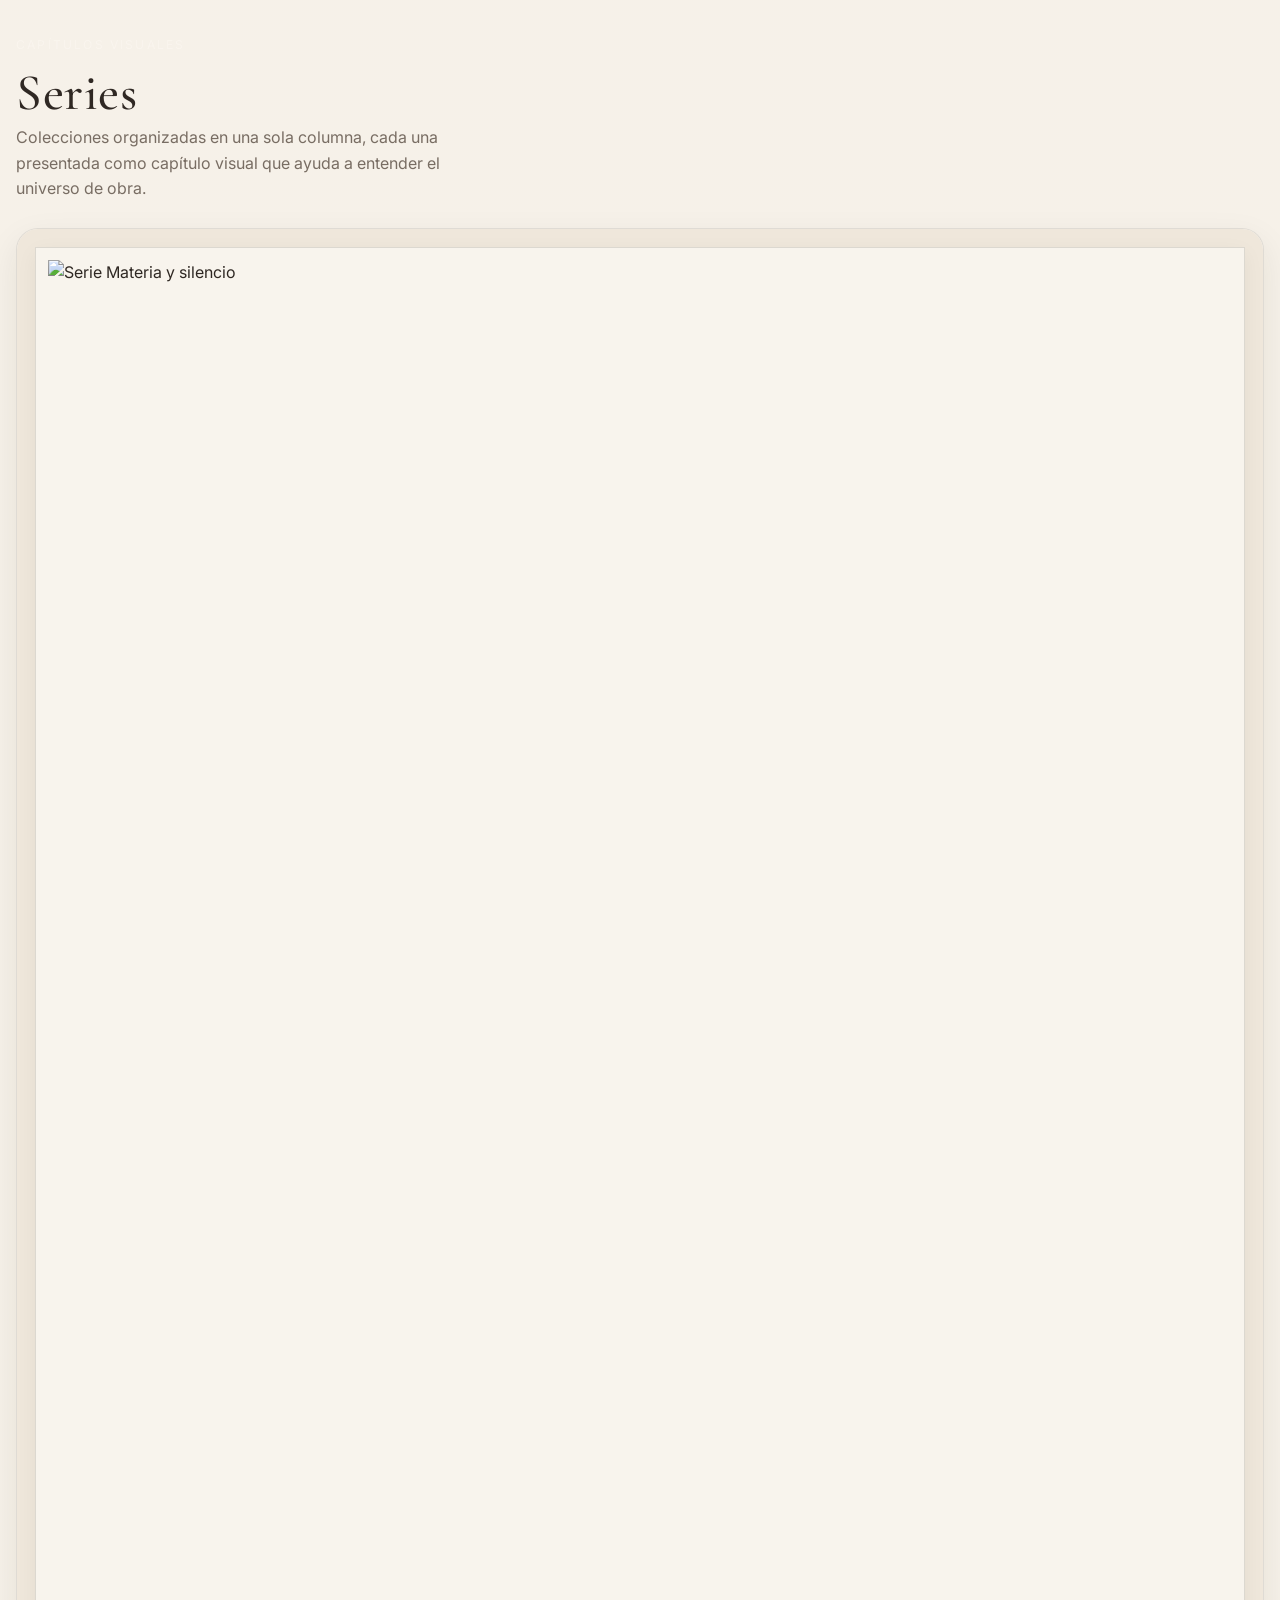
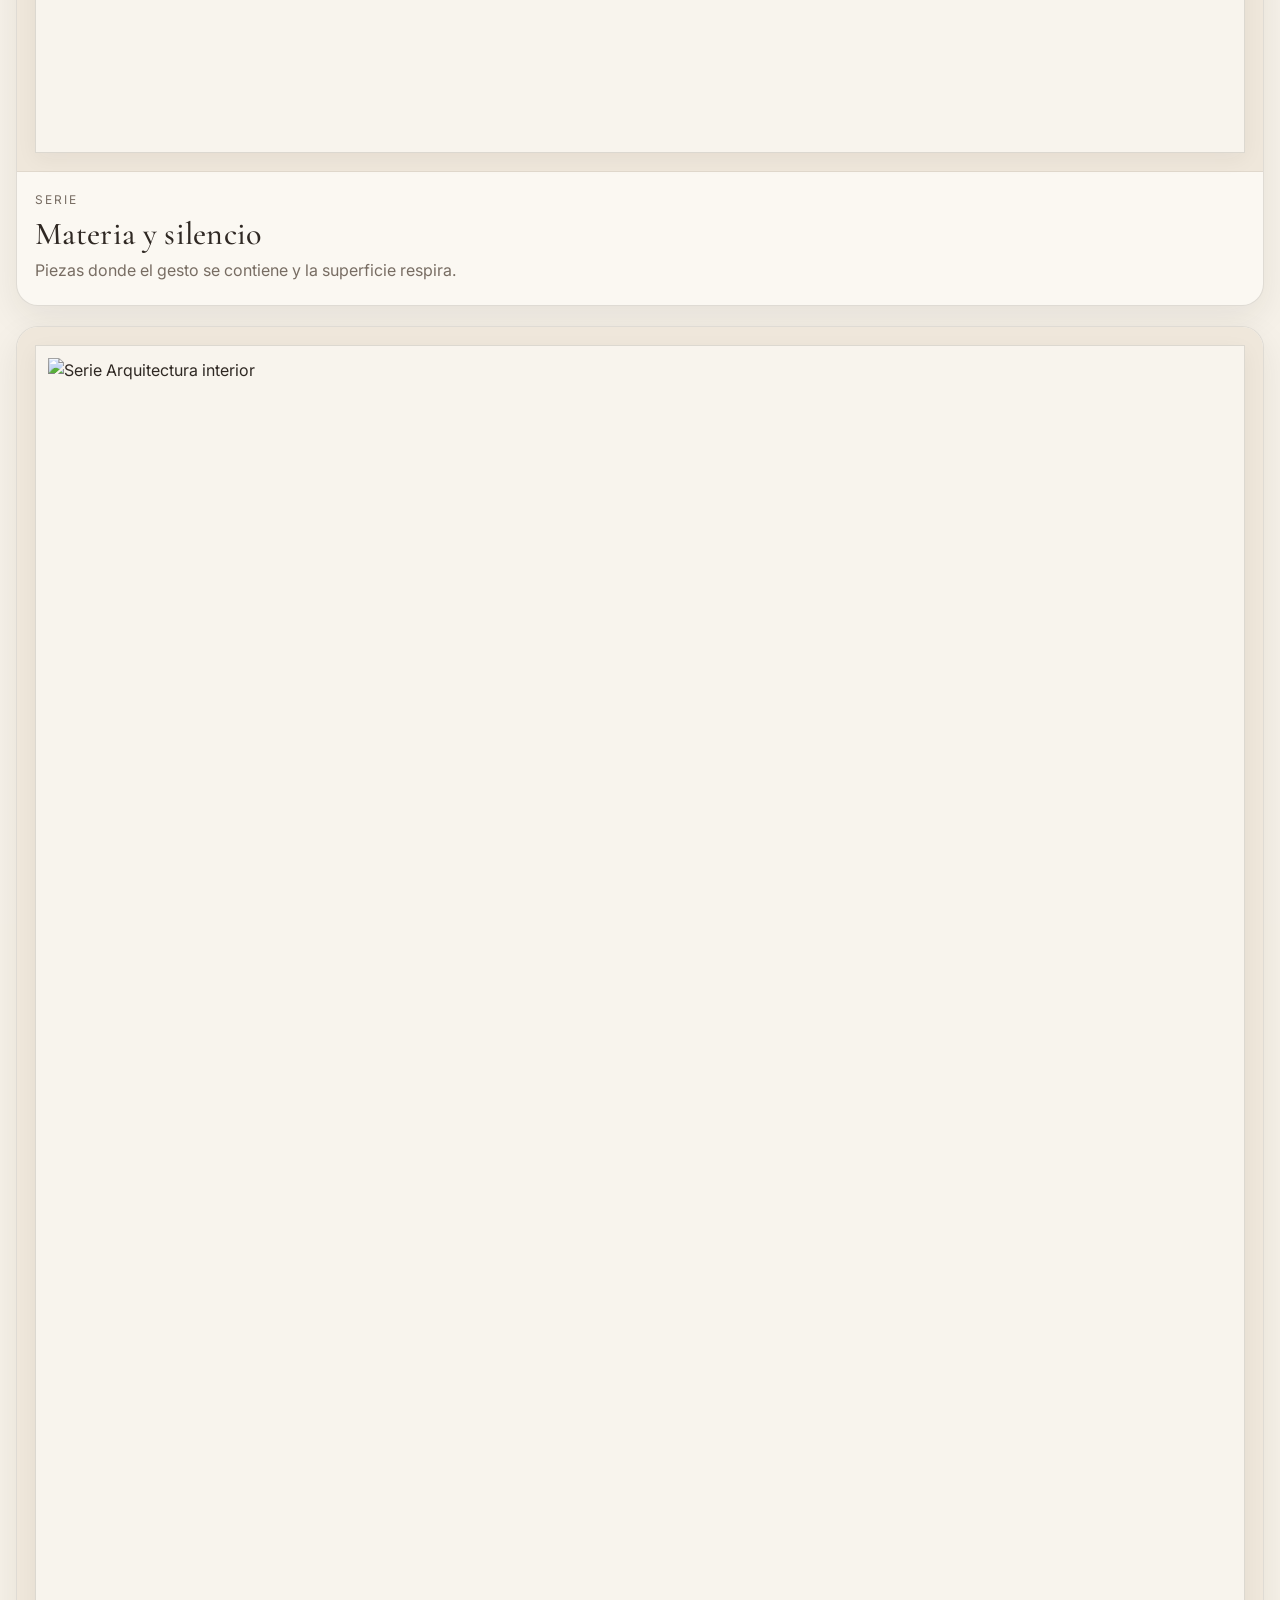
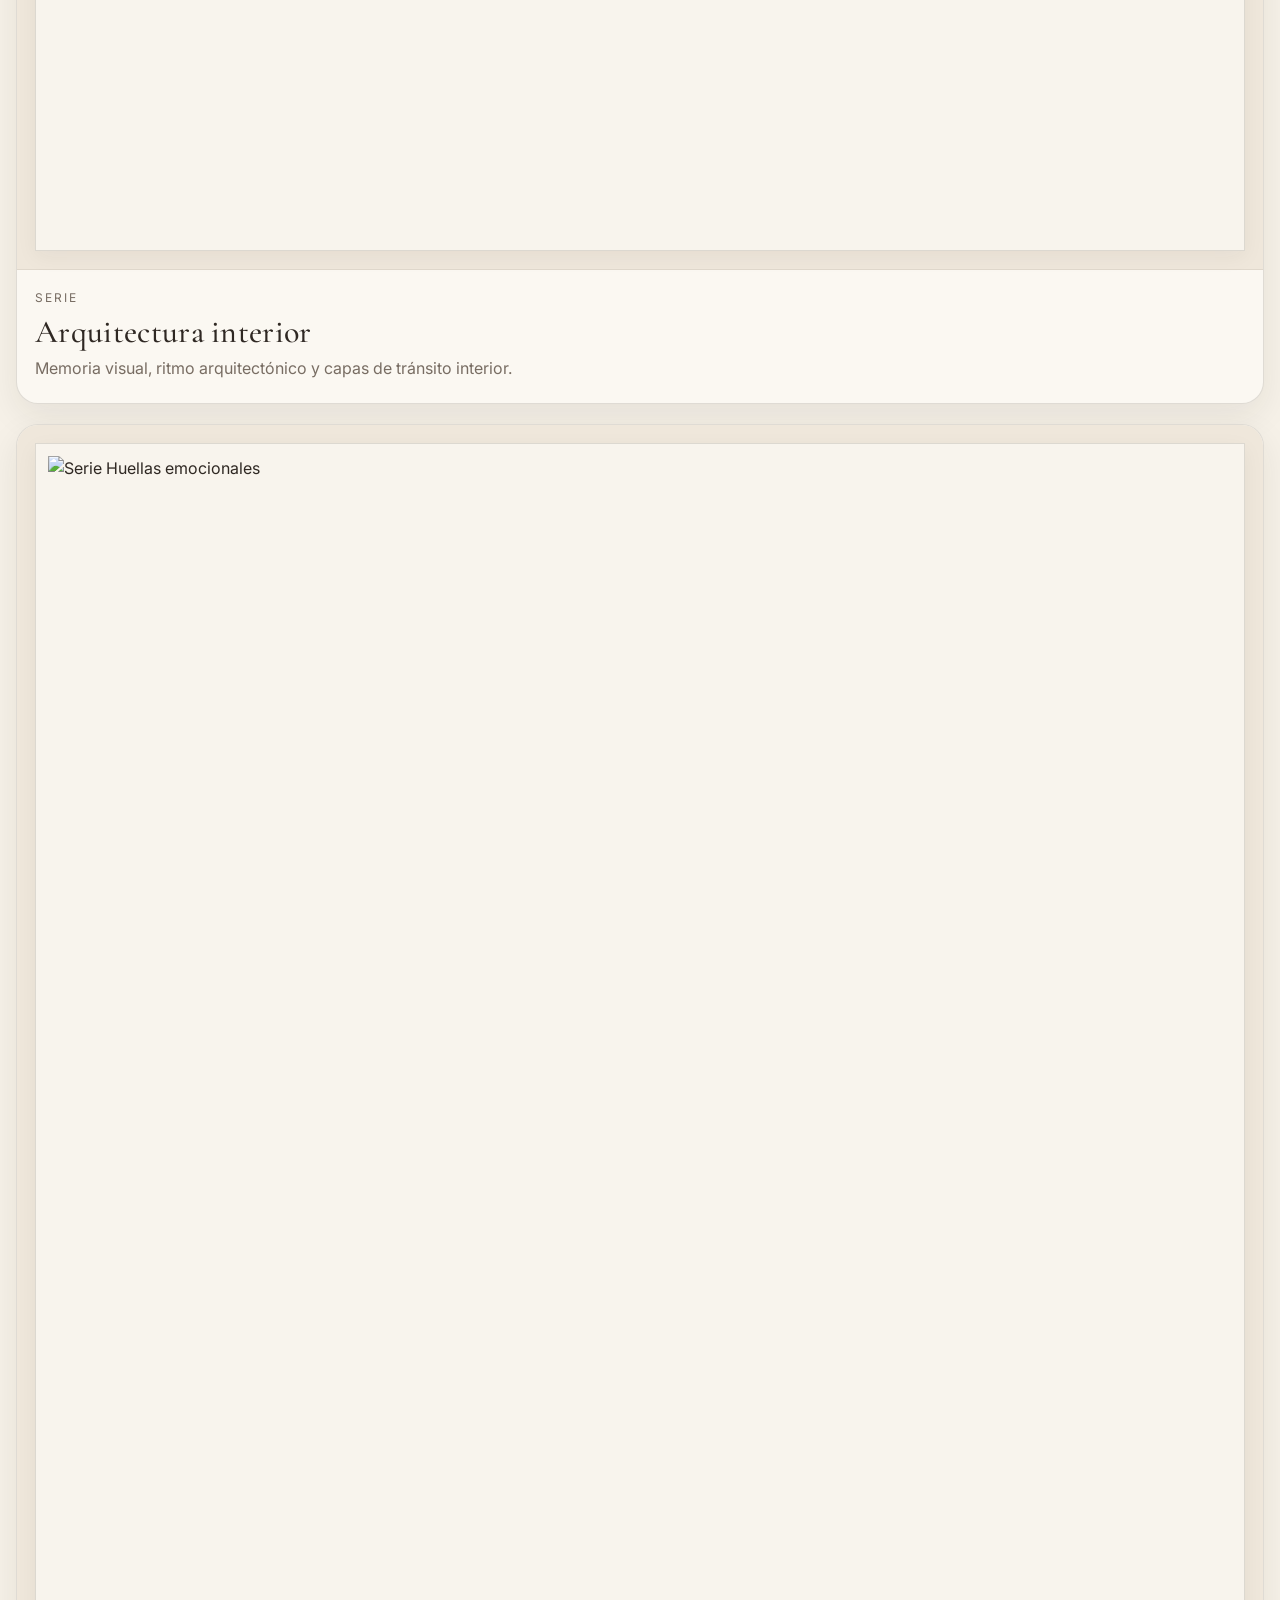
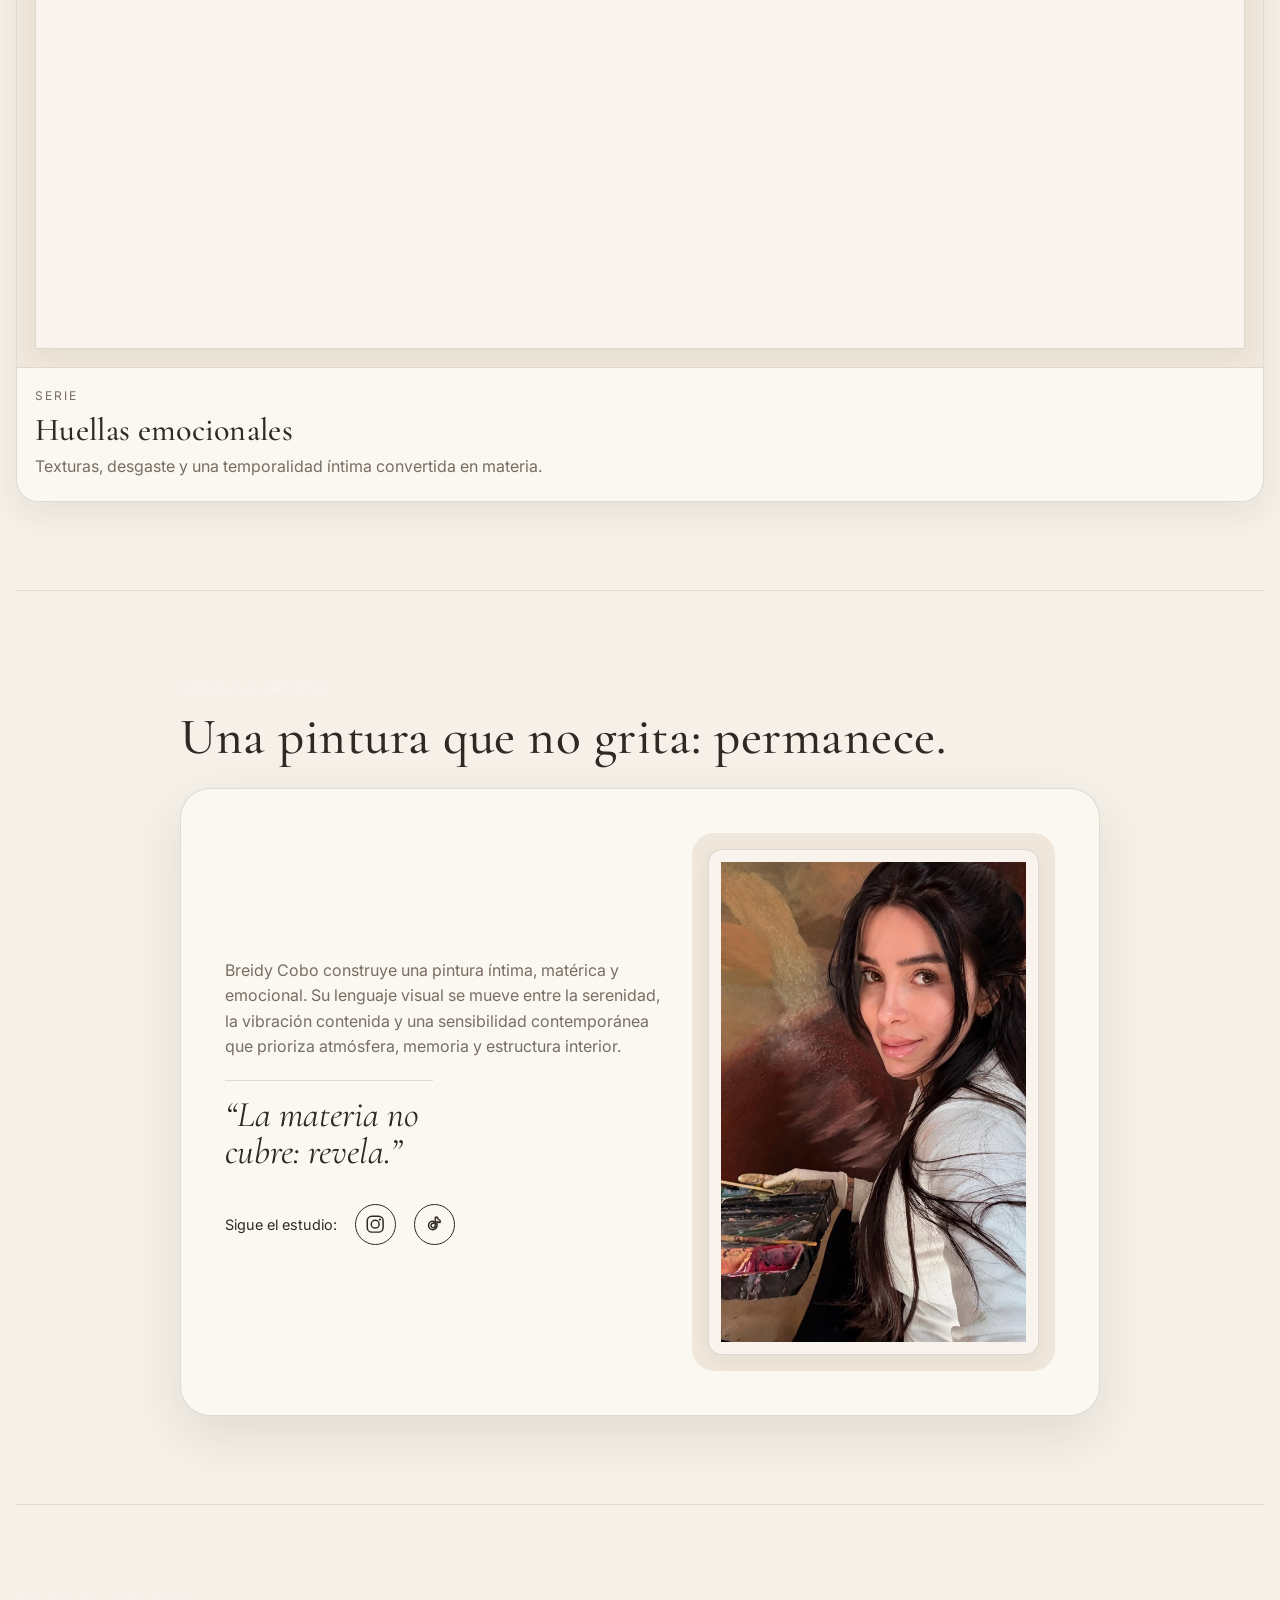
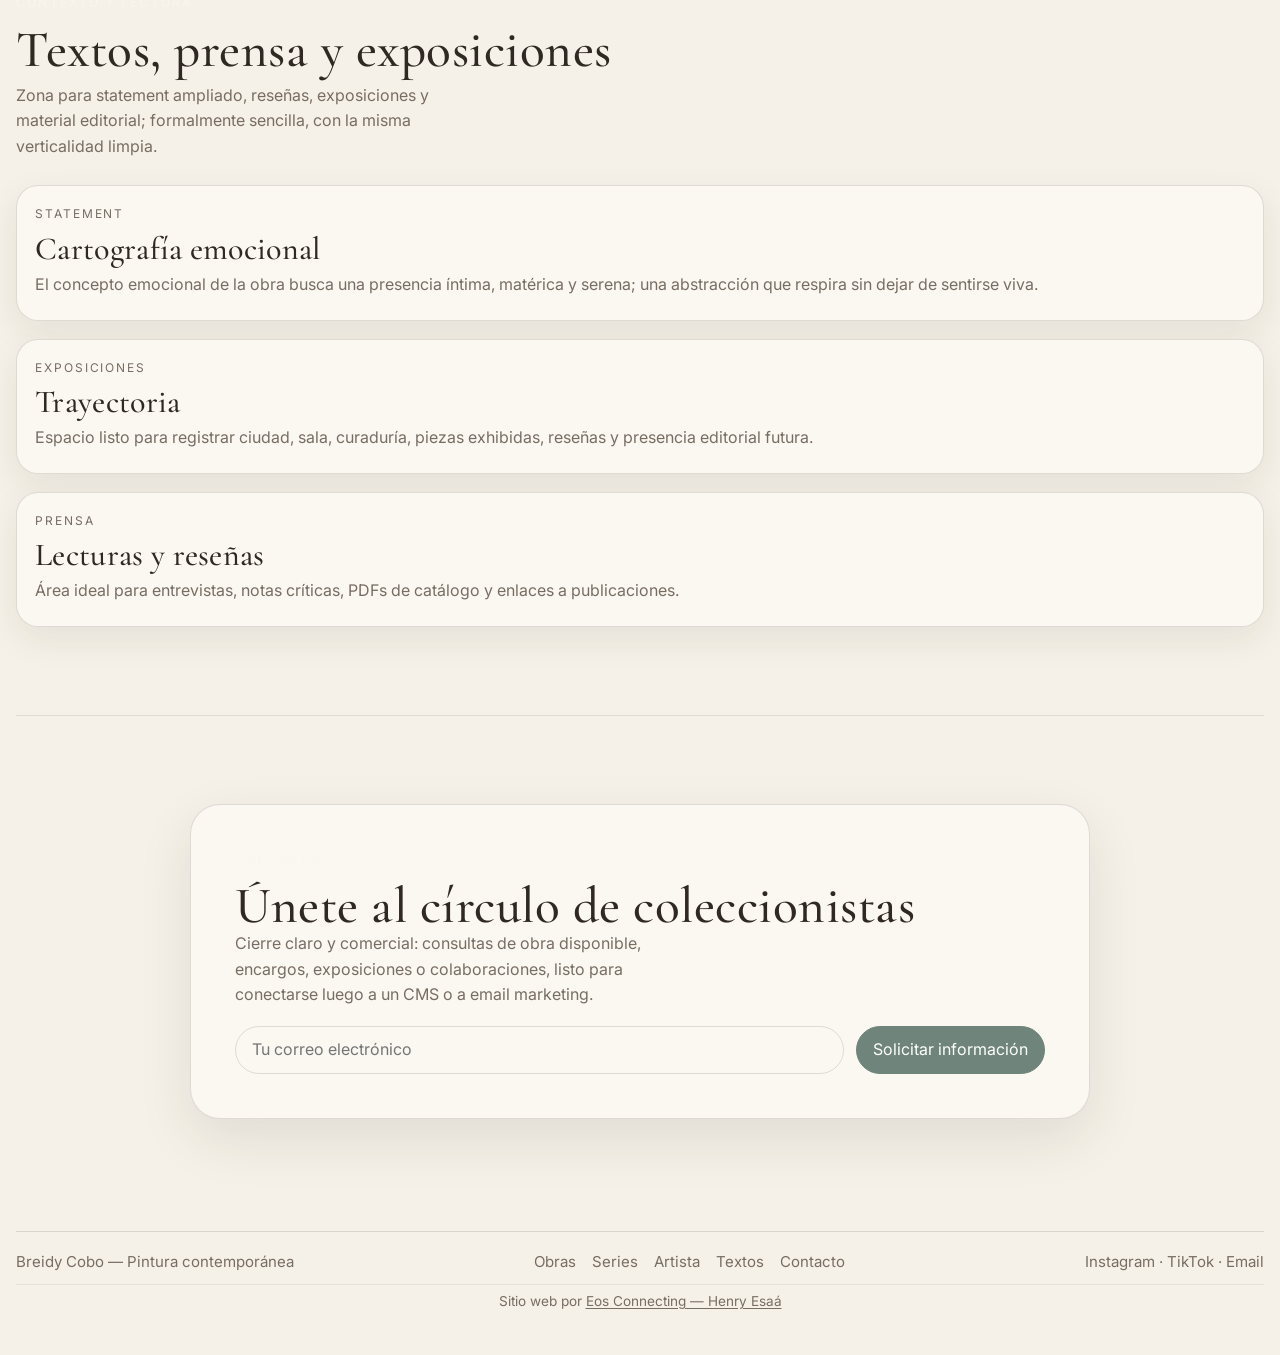
==== commit b01ea227: "Conectar hero con Sanity (video y texto)" ====
--- a/index.html
+++ b/index.html
@@ -74,35 +74,42 @@
     </div>
   </div>
 </header>
-  <main id="main-content">
-    <!-- HERO CON OPCIÓN IMAGEN O VIDEO LISTO PARA CMS -->
-    <section class="hero">
-      <div class="container">
-        <div class="hero-band" data-hero-type="">
-          <div class="hero-media hero-media-image"></div>
-
-          <div class="hero-media hero-media-video">
-            <video class="hero-video" autoplay muted loop playsinline>
-              <!-- el CMS llenará este src -->
-              <source src="" type="video/mp4">
-              Tu navegador no soporta video en HTML5.
-            </video>
+<main id="main-content">
+  <!-- HERO CON OPCIÓN IMAGEN O VIDEO LISTO PARA CMS -->
+  <section class="hero">
+    <div class="container">
+      <div class="hero-band" data-hero-type="">
+        <div class="hero-media hero-media-image" data-hero-image></div>
+
+        <div class="hero-media hero-media-video">
+          <video
+            class="hero-video"
+            data-hero-video
+            autoplay
+            muted
+            loop
+            playsinline
+          >
+            <source src="" type="video/mp4" />
+            Tu navegador no soporta video en HTML5.
+          </video>
+        </div>
+
+        <div class="hero-overlay">
+          <div class="eyebrow" data-site-tagline>Pintura contemporánea</div>
+          <h1 data-site-title>Materia contenida, calma visual.</h1>
+          <p>
+            Hero tipo banda, con imagen amplia o video al fondo y texto encima, acercándose
+            al lenguaje claro de sitios tipo Sara pero con el clima cálido y contenido de Breidy.
+          </p>
+          <div class="hero-actions">
+            <a href="obras/index.html" class="btn btn-primary">Explorar obras</a>
+            <a href="#artist" class="btn">Sobre la artista</a>
           </div>
-
-          <div class="hero-overlay">
-            <div class="eyebrow">Pintura contemporánea</div>
-            <h1>Materia contenida, calma visual.</h1>
-            <p>
-              Hero tipo banda, con imagen amplia o video al fondo y texto encima, acercándose al lenguaje claro de sitios tipo Sara pero con el clima cálido y contenido de Breidy.
-            </p>
-            <div class="hero-actions">
-              <a href="obras/index.html" class="btn btn-primary">Explorar obras</a>
-              <a href="#artist" class="btn">Sobre la artista</a>
-            </div>
-          </div>
-        </div>
-      </div>
-    </section>
+        </div>
+      </div>
+    </div>
+  </section>
 
     <div class="section-divider"></div>
 
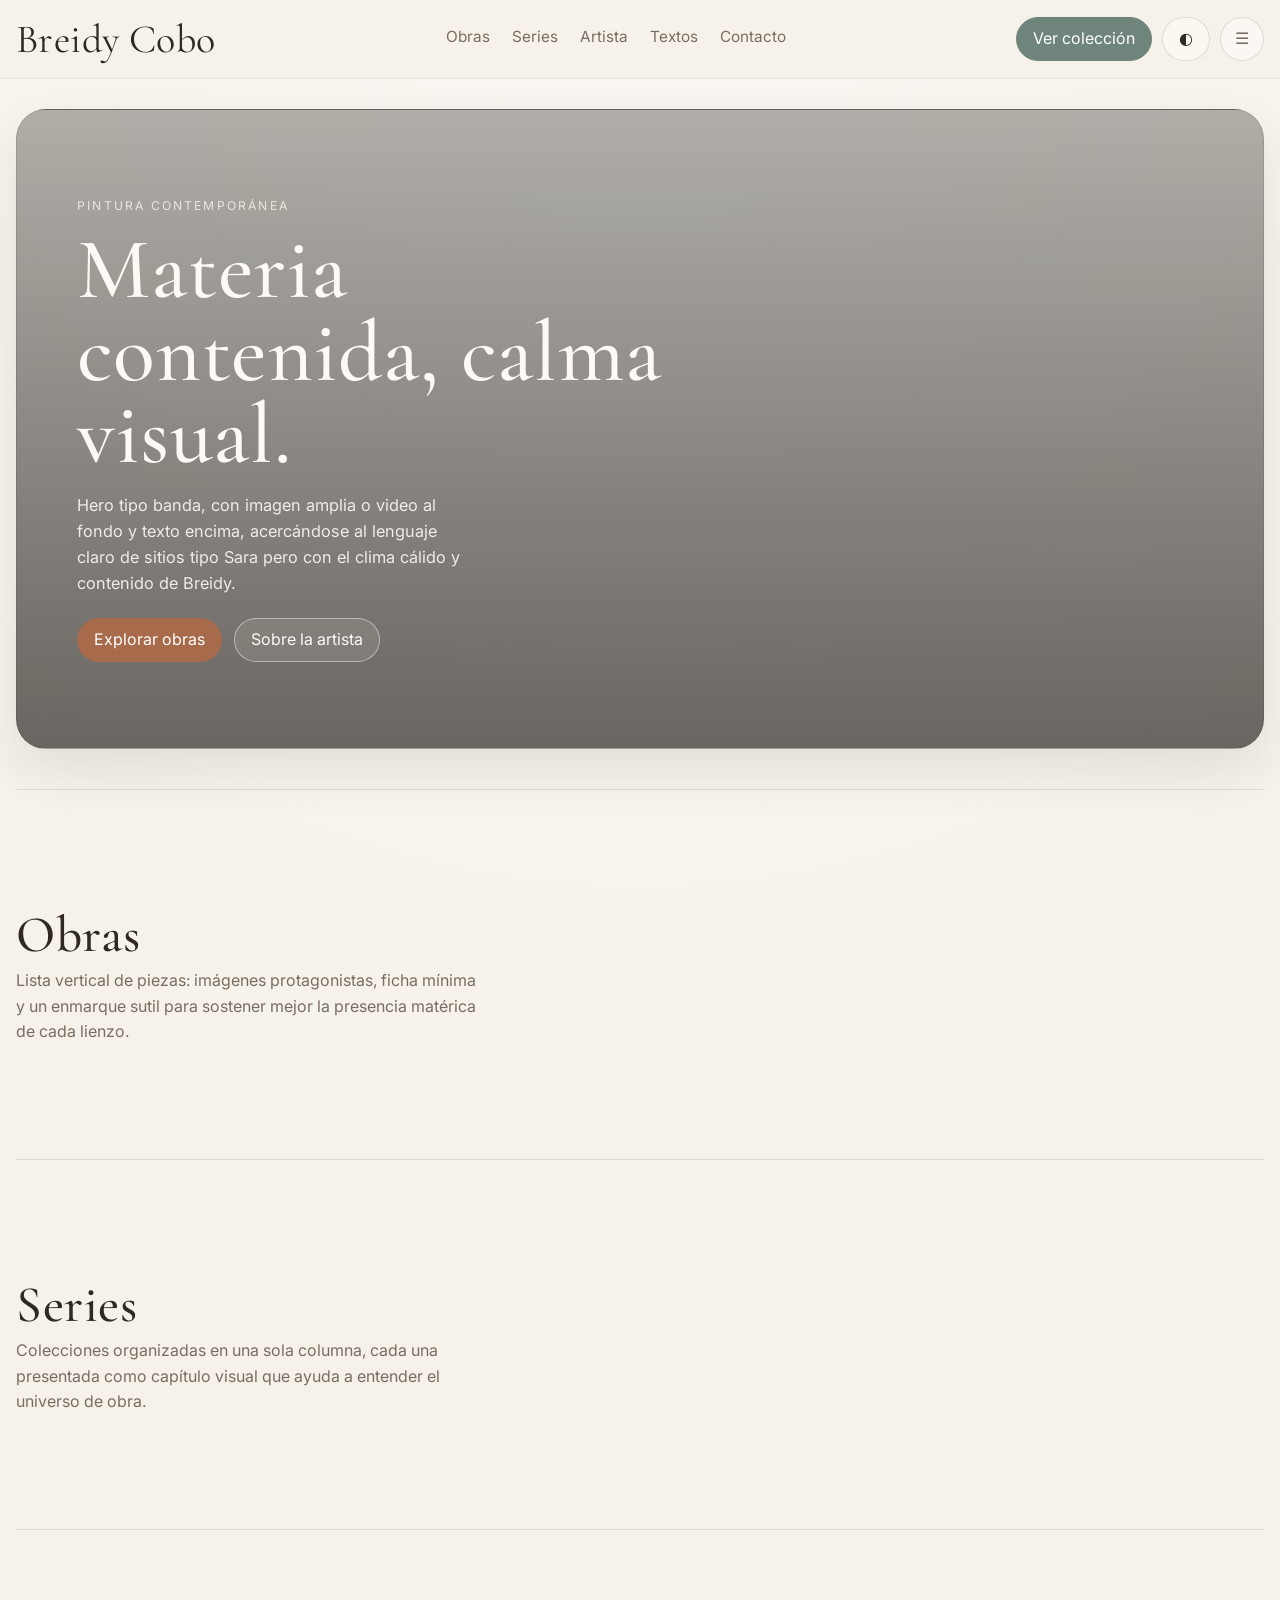
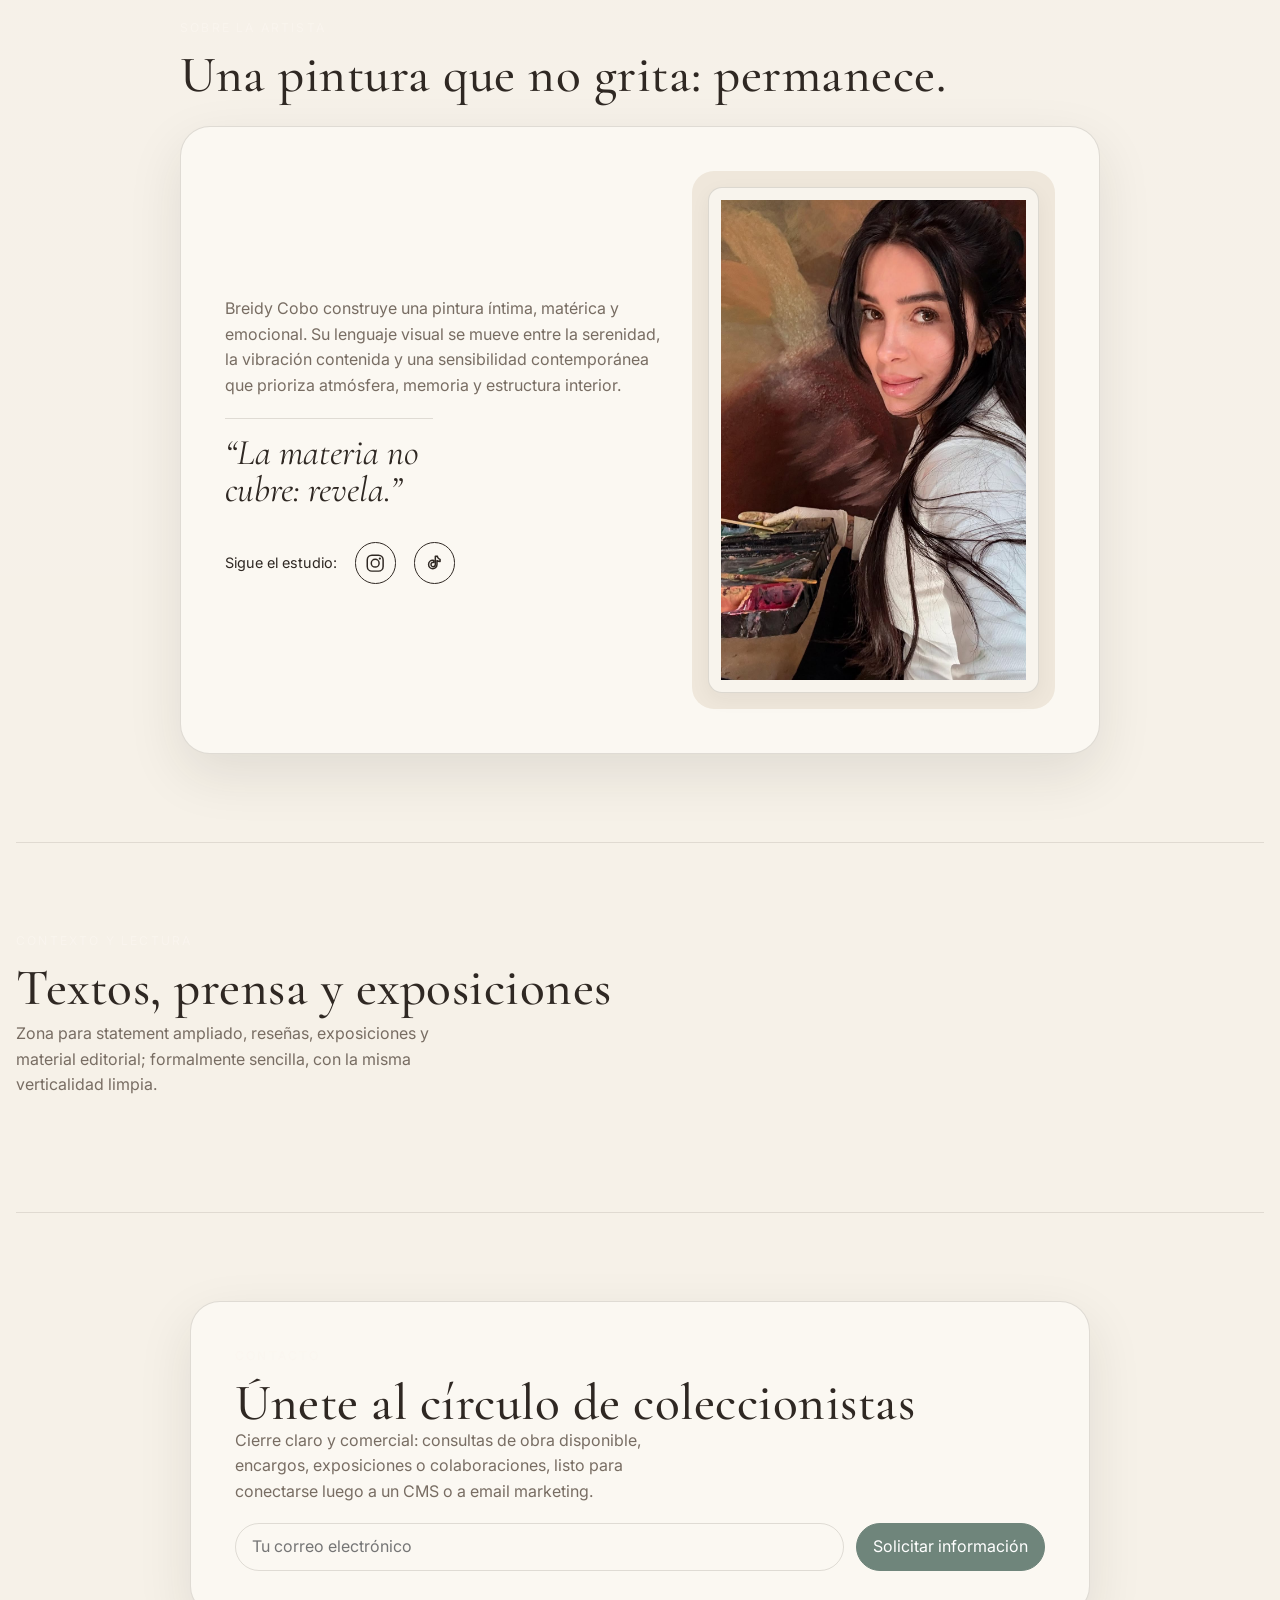
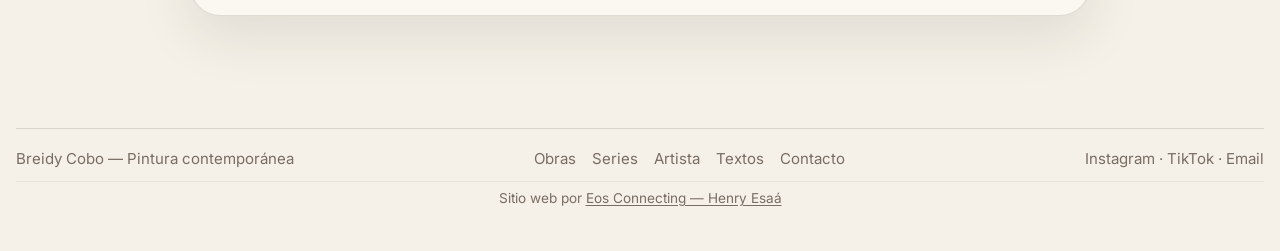
==== commit ec066cd9: "Home con destacados desde Sanity (obras, series, journal)" ====
--- a/index.html
+++ b/index.html
@@ -117,67 +117,15 @@
     <section class="section" id="works">
       <div class="container">
         <div class="section-head">
-          <div class="eyebrow">Selección destacada</div>
-          <h2>Obras</h2>
-          <p>
+          <div class="eyebrow" data-home-works-eyebrow>Selección destacada</div>
+          <h2 data-home-works-title>Obras</h2>
+          <p data-home-works-intro>
             Lista vertical de piezas: imágenes protagonistas, ficha mínima y un enmarque sutil para sostener mejor la presencia matérica de cada lienzo.
           </p>
         </div>
 
-        <div class="works-grid">
-          <article class="card">
-            <div class="framed-media">
-              <div class="frame-inner">
-                <img src="breidy-obra-01.jpeg" alt="Obra Energía y visión de Breidy Cobo" />
-              </div>
-            </div>
-            <div class="card-body">
-              <div class="kicker">Disponible</div>
-              <h3>Energía y visión</h3>
-              <p>Contraste medido, figura insinuada y tensión cromática controlada.</p>
-              <div class="meta">
-                <span>Lienzo</span>
-                <span>2025</span>
-                <span>Consulta disponible</span>
-              </div>
-            </div>
-          </article>
-
-          <article class="card">
-            <div class="framed-media">
-              <div class="frame-inner">
-                <img src="breidy-obra-02.jpeg" alt="Obra Figura contenida de Breidy Cobo" />
-              </div>
-            </div>
-            <div class="card-body">
-              <div class="kicker">Disponible</div>
-              <h3>Figura contenida</h3>
-              <p>Composición íntima, presencia humana y economía expresiva.</p>
-              <div class="meta">
-                <span>Lienzo</span>
-                <span>2025</span>
-                <span>Consulta disponible</span>
-              </div>
-            </div>
-          </article>
-
-          <article class="card">
-            <div class="framed-media">
-              <div class="frame-inner">
-                <img src="breidy-obra-03.jpeg" alt="Obra Tensión suave de Breidy Cobo" />
-              </div>
-            </div>
-            <div class="card-body">
-              <div class="kicker">Vendida</div>
-              <h3>Tensión suave</h3>
-              <p>Una superficie que condensa silencio, pausa y vibración interna.</p>
-              <div class="meta">
-                <span>Lienzo</span>
-                <span>2024</span>
-                <span>Obra vendida</span>
-              </div>
-            </div>
-          </article>
+        <div class="works-grid" data-home-works-grid>
+          <!-- Las obras destacadas en home se inyectan desde JS usando Sanity -->
         </div>
       </div>
     </section>
@@ -188,52 +136,15 @@
     <section class="section" id="series">
       <div class="container">
         <div class="section-head">
-          <div class="eyebrow">Capítulos visuales</div>
-          <h2>Series</h2>
-          <p>
+          <div class="eyebrow" data-home-series-eyebrow>Capítulos visuales</div>
+          <h2 data-home-series-title>Series</h2>
+          <p data-home-series-intro>
             Colecciones organizadas en una sola columna, cada una presentada como capítulo visual que ayuda a entender el universo de obra.
           </p>
         </div>
 
-        <div class="series-grid">
-          <article class="card">
-            <div class="framed-media">
-              <div class="frame-inner">
-                <img src="breidy-serie-01.jpeg" alt="Serie Materia y silencio" />
-              </div>
-            </div>
-            <div class="card-body">
-              <div class="kicker">Serie</div>
-              <h3>Materia y silencio</h3>
-              <p>Piezas donde el gesto se contiene y la superficie respira.</p>
-            </div>
-          </article>
-
-          <article class="card">
-            <div class="framed-media">
-              <div class="frame-inner">
-                <img src="breidy-serie-02.jpeg" alt="Serie Arquitectura interior" />
-              </div>
-            </div>
-            <div class="card-body">
-              <div class="kicker">Serie</div>
-              <h3>Arquitectura interior</h3>
-              <p>Memoria visual, ritmo arquitectónico y capas de tránsito interior.</p>
-            </div>
-          </article>
-
-          <article class="card">
-            <div class="framed-media">
-              <div class="frame-inner">
-                <img src="breidy-serie-03.jpeg" alt="Serie Huellas emocionales" />
-              </div>
-            </div>
-            <div class="card-body">
-              <div class="kicker">Serie</div>
-              <h3>Huellas emocionales</h3>
-              <p>Texturas, desgaste y una temporalidad íntima convertida en materia.</p>
-            </div>
-          </article>
+        <div class="series-grid" data-home-series-grid>
+          <!-- Las series destacadas en home se inyectan desde JS usando Sanity -->
         </div>
       </div>
     </section>
@@ -317,31 +228,15 @@
     <section class="section" id="journal">
       <div class="container">
         <div class="section-head">
-          <div class="eyebrow">Contexto y lectura</div>
-          <h2>Textos, prensa y exposiciones</h2>
-          <p>
+          <div class="eyebrow" data-home-journal-eyebrow>Contexto y lectura</div>
+          <h2 data-home-journal-title>Textos, prensa y exposiciones</h2>
+          <p data-home-journal-intro>
             Zona para statement ampliado, reseñas, exposiciones y material editorial; formalmente sencilla, con la misma verticalidad limpia.
           </p>
         </div>
 
-        <div class="journal-grid">
-          <article class="journal-card">
-            <div class="kicker">Statement</div>
-            <h3>Cartografía emocional</h3>
-            <p>El concepto emocional de la obra busca una presencia íntima, matérica y serena; una abstracción que respira sin dejar de sentirse viva.</p>
-          </article>
-
-          <article class="journal-card">
-            <div class="kicker">Exposiciones</div>
-            <h3>Trayectoria</h3>
-            <p>Espacio listo para registrar ciudad, sala, curaduría, piezas exhibidas, reseñas y presencia editorial futura.</p>
-          </article>
-
-          <article class="journal-card">
-            <div class="kicker">Prensa</div>
-            <h3>Lecturas y reseñas</h3>
-            <p>Área ideal para entrevistas, notas críticas, PDFs de catálogo y enlaces a publicaciones.</p>
-          </article>
+        <div class="journal-grid" data-home-journal-grid>
+          <!-- Los textos de journal destacados en home se inyectan desde JS usando Sanity -->
         </div>
       </div>
     </section>
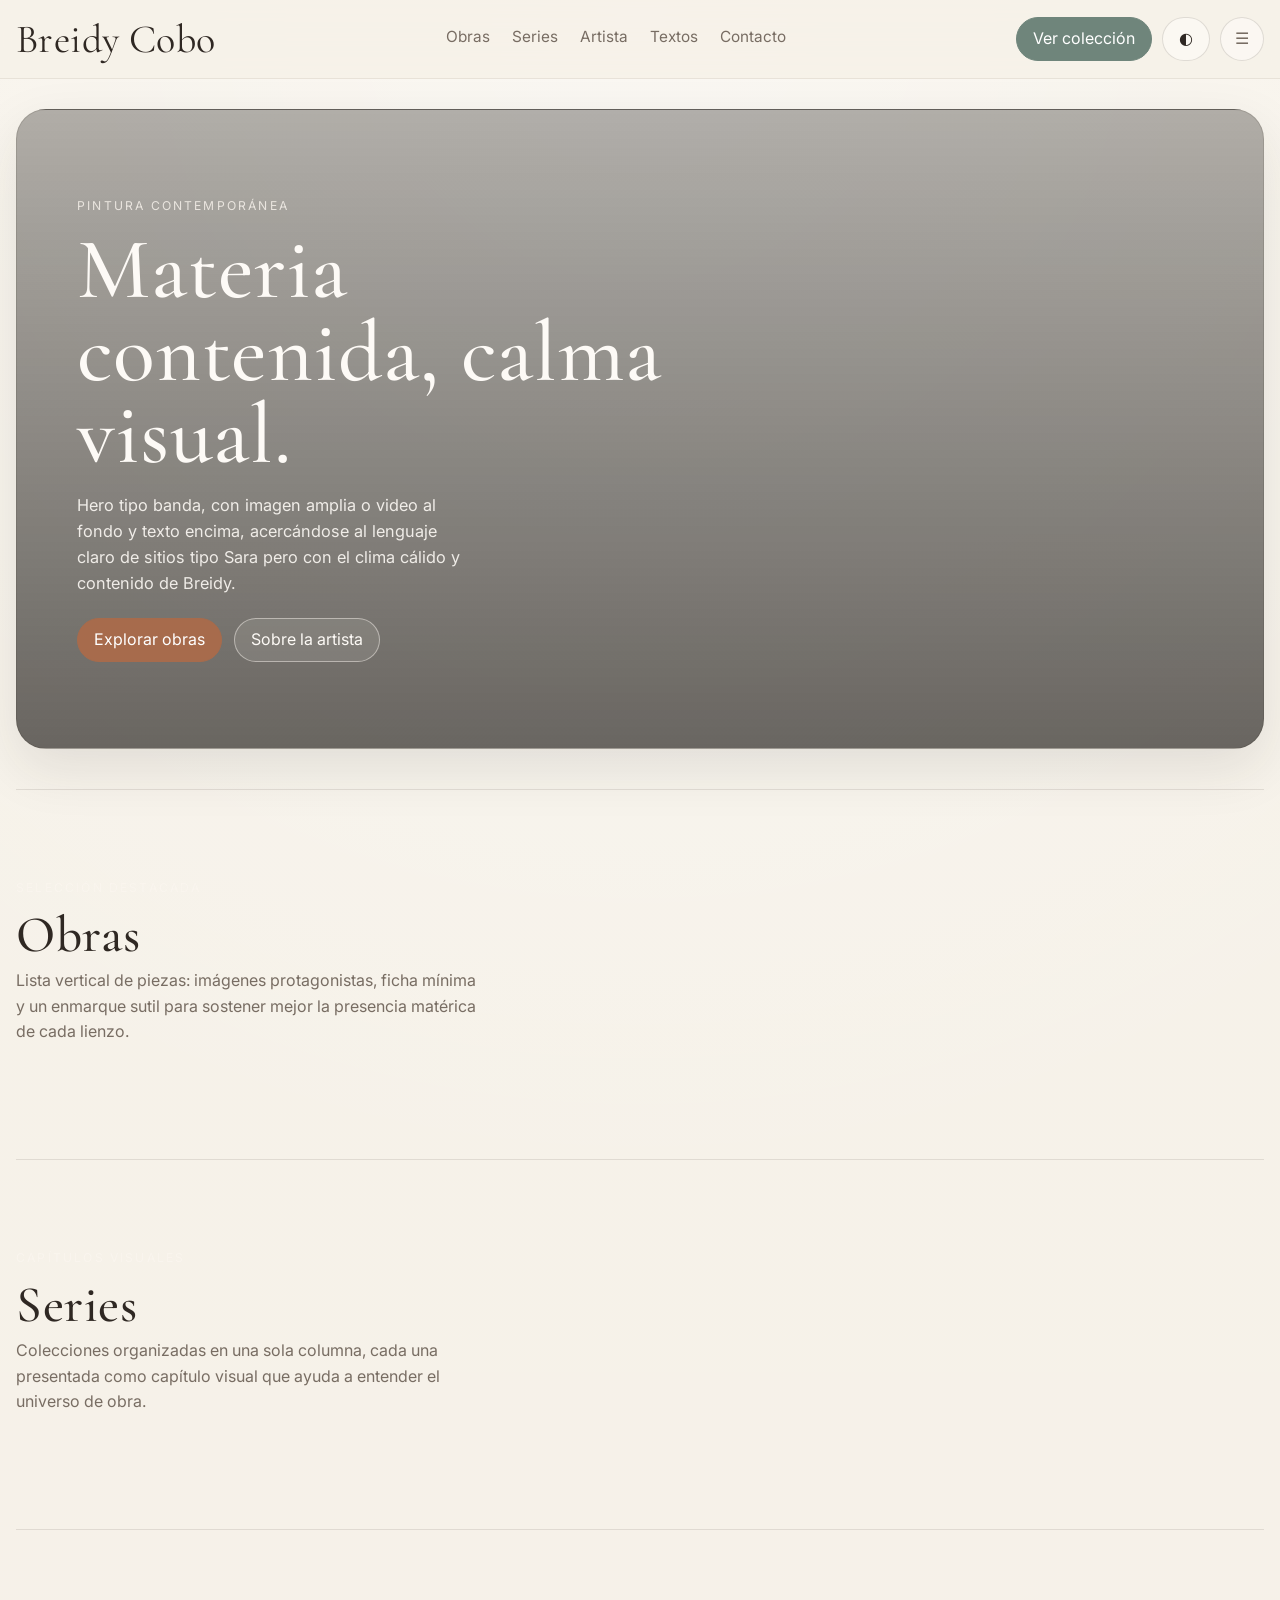
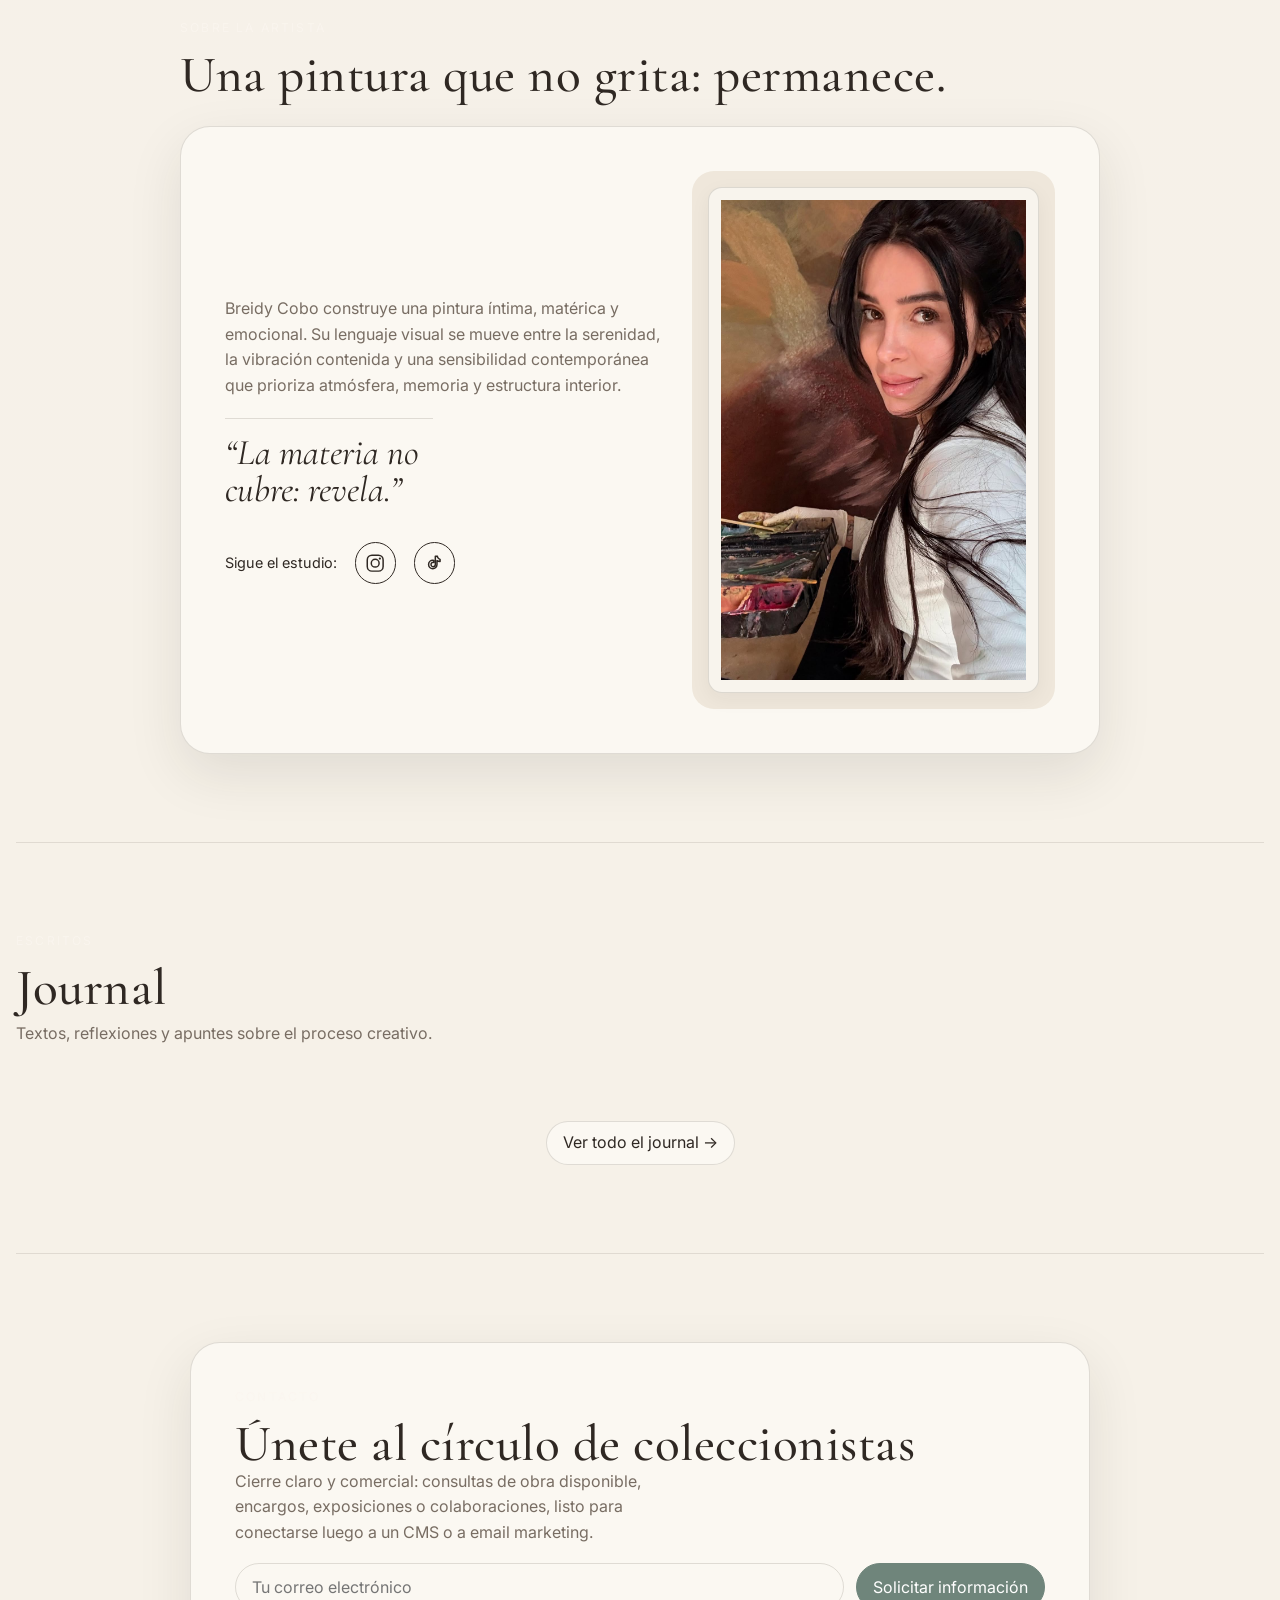
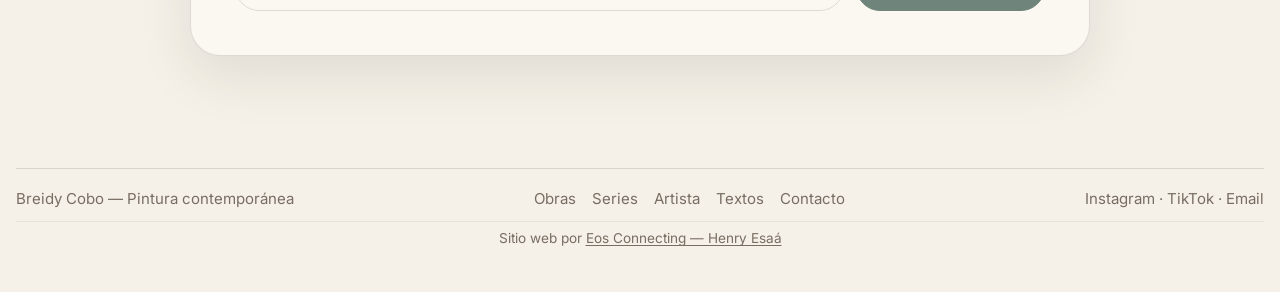
==== commit aab9933f: "merge: resuelto conflicto en main.js - versión unificada con home destacados y orderRank" ====
--- a/index.html
+++ b/index.html
@@ -224,19 +224,23 @@
 
     <div class="section-divider"></div>
 
-    <!-- JOURNAL -->
+    <!-- JOURNAL DESTACADO -->
     <section class="section" id="journal">
       <div class="container">
         <div class="section-head">
-          <div class="eyebrow" data-home-journal-eyebrow>Contexto y lectura</div>
-          <h2 data-home-journal-title>Textos, prensa y exposiciones</h2>
+          <div class="eyebrow" data-home-journal-eyebrow>Escritos</div>
+          <h2 data-home-journal-title>Journal</h2>
           <p data-home-journal-intro>
-            Zona para statement ampliado, reseñas, exposiciones y material editorial; formalmente sencilla, con la misma verticalidad limpia.
+            Textos, reflexiones y apuntes sobre el proceso creativo.
           </p>
         </div>
 
         <div class="journal-grid" data-home-journal-grid>
-          <!-- Los textos de journal destacados en home se inyectan desde JS usando Sanity -->
+          <!-- Las entradas destacadas del journal se inyectan desde JS usando Sanity -->
+        </div>
+
+        <div style="text-align: center; margin-top: 3rem;">
+          <a href="/journal/" class="btn btn-outline">Ver todo el journal →</a>
         </div>
       </div>
     </section>
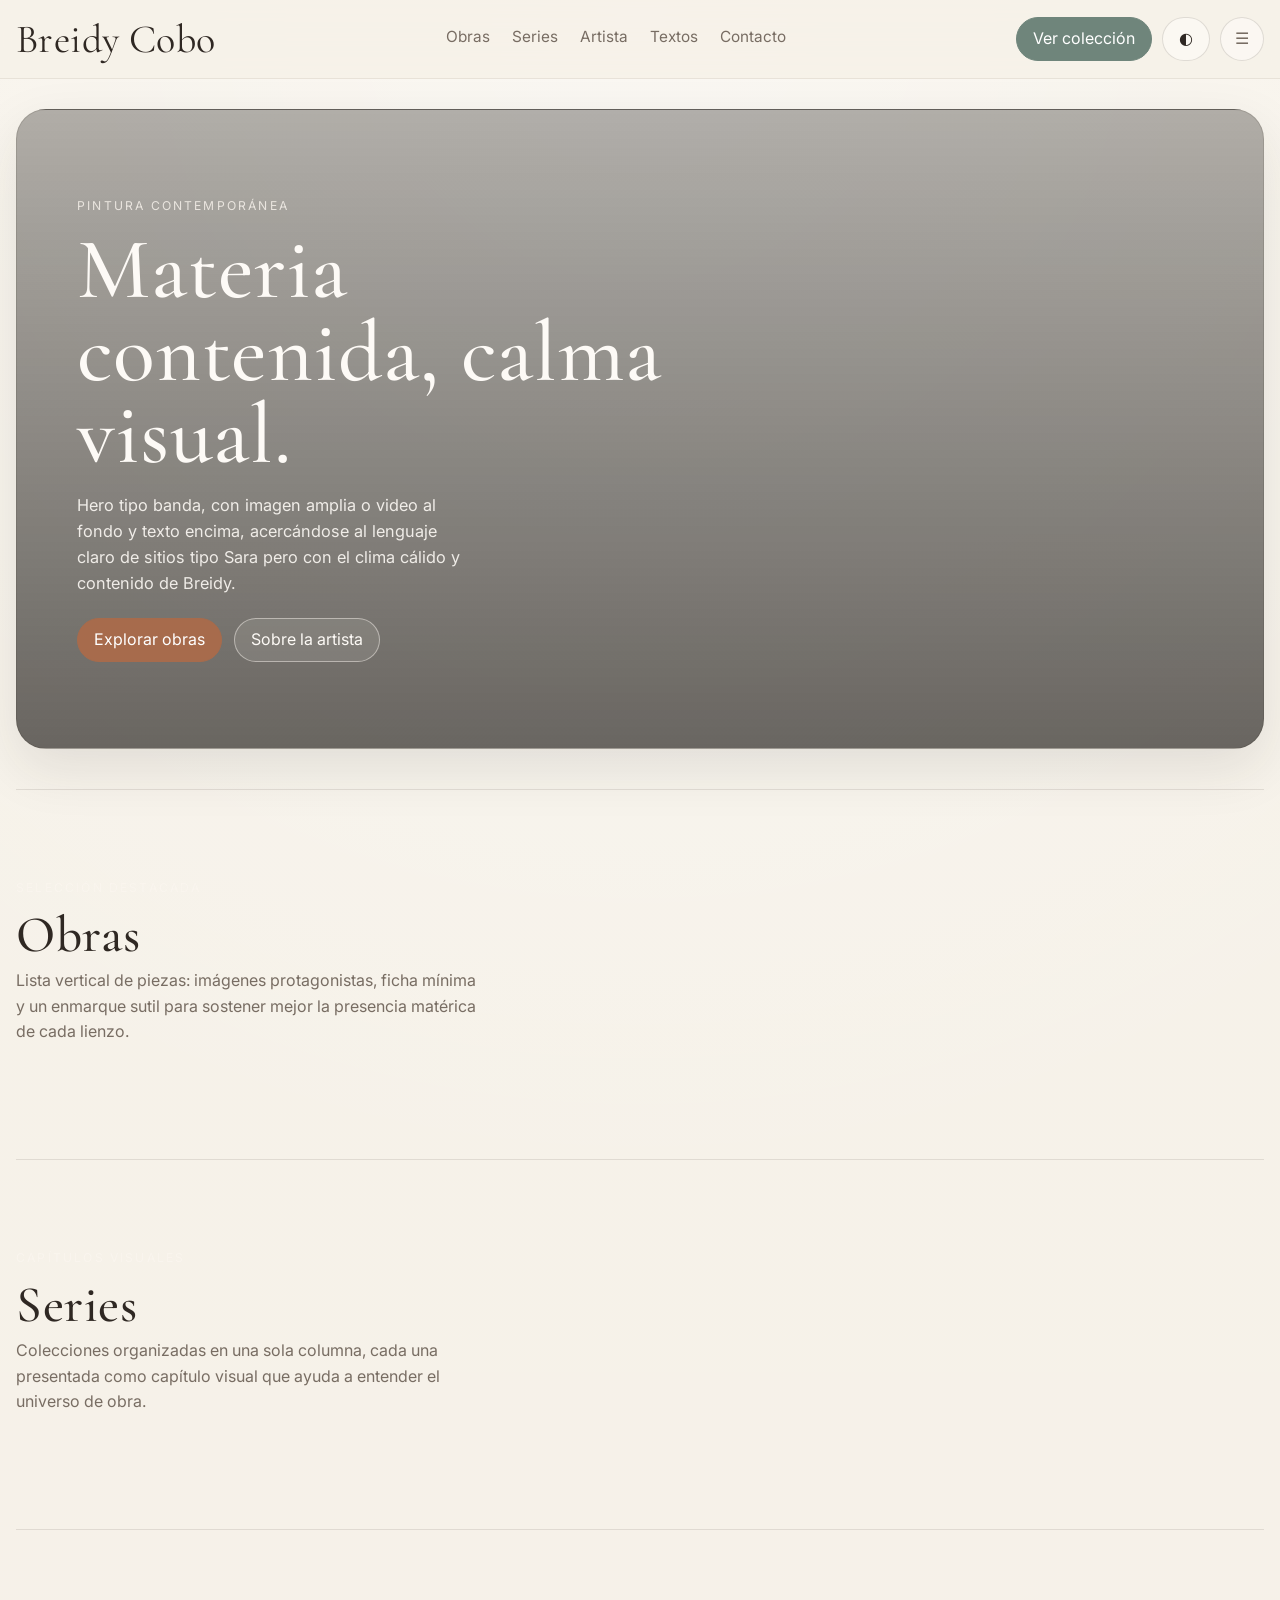
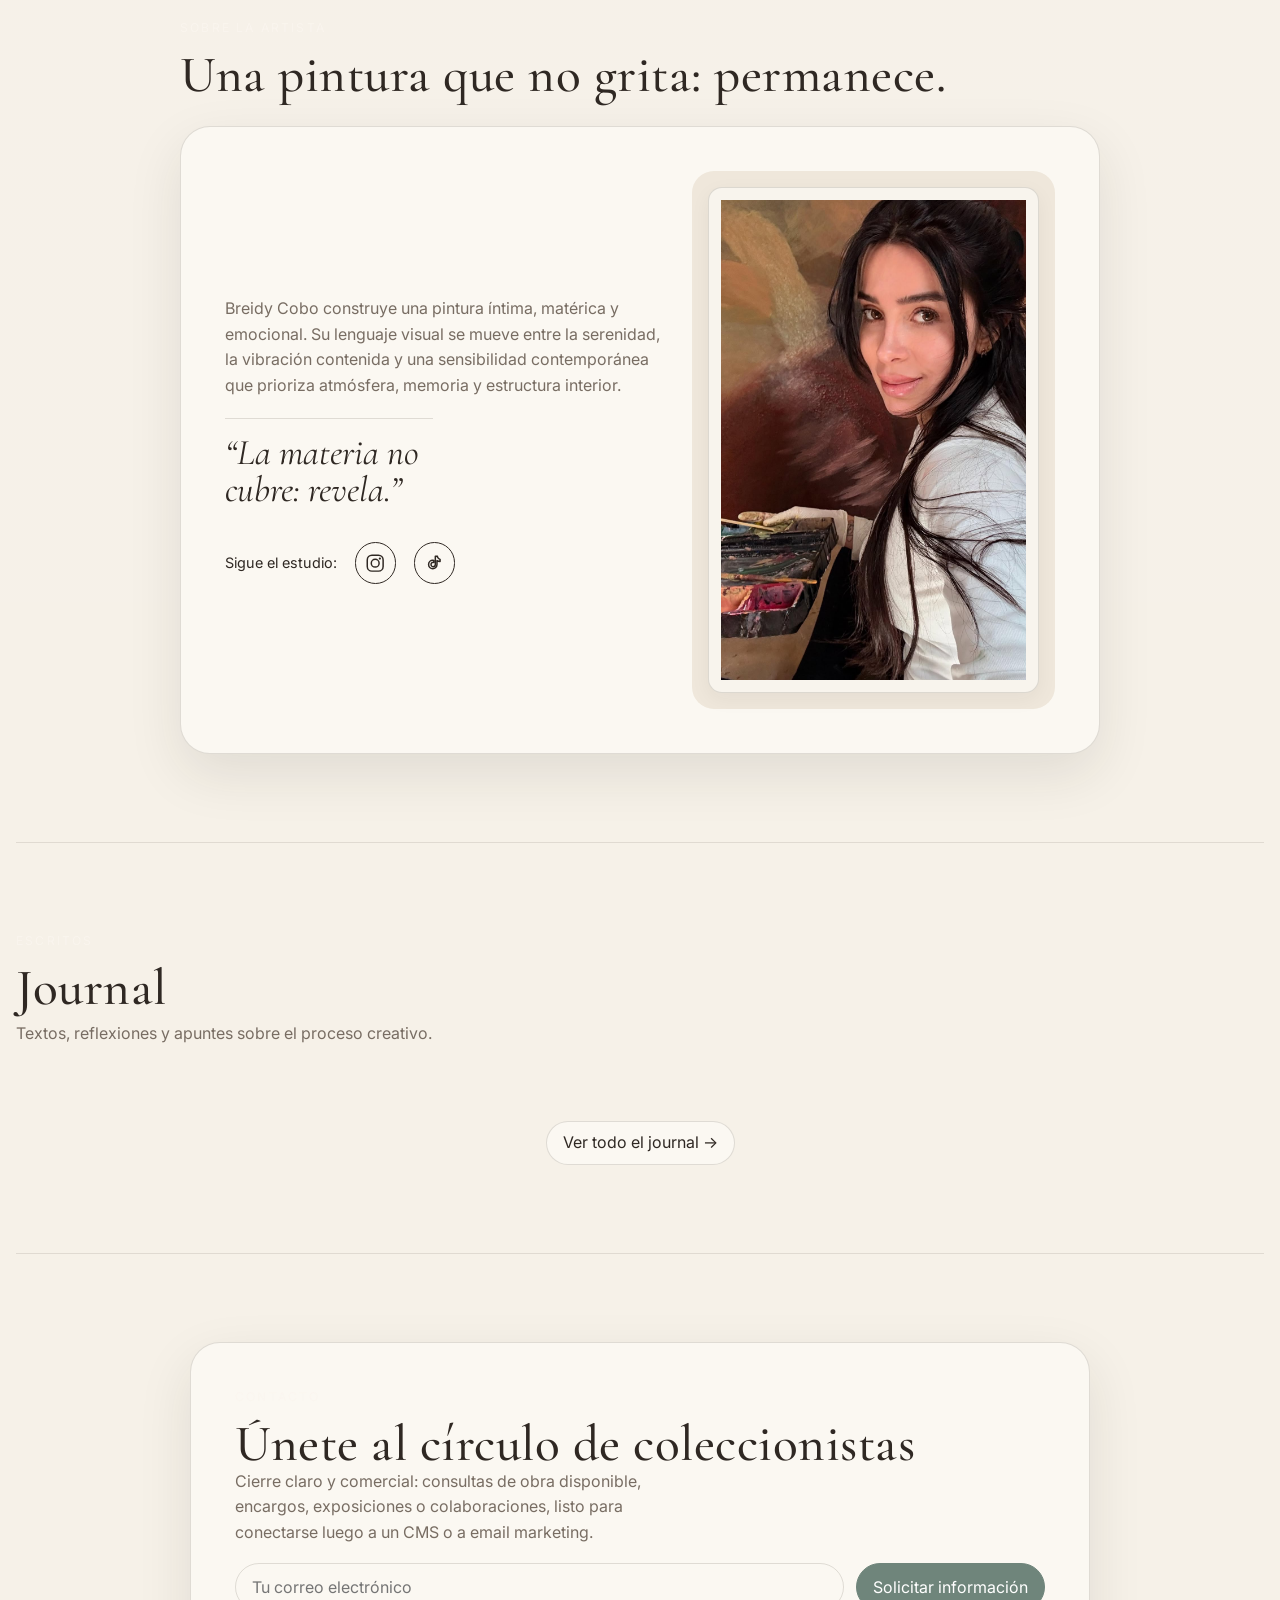
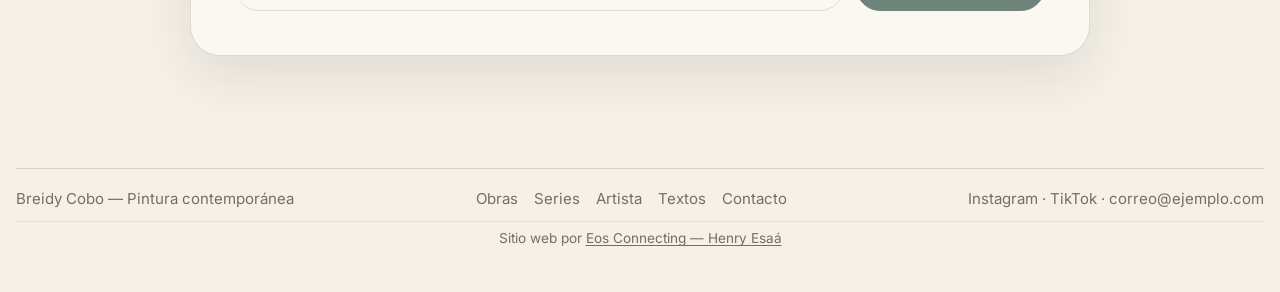
==== commit db5b5dcc: "feat: favicon, textos editables desde CMS, i18n y traducciones" ====
--- a/index.html
+++ b/index.html
@@ -3,8 +3,18 @@
 <head>
   <meta charset="UTF-8" />
   <meta name="viewport" content="width=device-width, initial-scale=1.0" />
-  <title>Breidy Cobo — Pintura contemporánea</title>
-  <meta name="description" content="Propuesta híbrida para Breidy Cobo inspirada en la claridad visual de sitios tipo Sara Winfield, con paleta cálida y marcos que respetan la materialidad de su pintura." />
+  <title data-i18n="meta.title">Breidy Cobo — Pintura contemporánea</title>
+  <meta name="description" content="Propuesta híbrida para Breidy Cobo inspirada en la claridad visual de sitios tipo Sara Winfield, con paleta cálida y marcos que respetan la materialidad de su pintura." data-i18n="meta.description" />
+
+  <!-- FAVICON -->
+  <link rel="apple-touch-icon" sizes="180x180" href="/apple-touch-icon.png">
+  <link rel="icon" type="image/png" sizes="32x32" href="/favicon-32x32.png">
+  <link rel="icon" type="image/png" sizes="16x16" href="/favicon-16x16.png">
+  <link rel="manifest" href="/site.webmanifest">
+  <link rel="shortcut icon" href="/favicon.ico" type="image/x-icon">
+  <meta name="msapplication-TileColor" content="#da532c">
+  <meta name="theme-color" content="#ffffff">
+
   <link rel="preconnect" href="https://fonts.googleapis.com">
   <link rel="preconnect" href="https://fonts.gstatic.com" crossorigin>
   <link href="https://fonts.googleapis.com/css2?family=Cormorant+Garamond:wght@400;500;600&family=Inter:wght@400;500;600&display=swap" rel="stylesheet">
@@ -13,26 +23,26 @@
 </head>
 <body>
 <header class="site-header">
-  <a class="skip-link" href="#main-content">Saltar al contenido</a>
+  <a class="skip-link" href="#main-content" data-i18n="skip_link">Saltar al contenido</a>
 
   <div class="container header-inner">
     <!-- Marca grande -->
-    <a href="#top" class="brand" aria-label="Inicio Breidy Cobo">
+    <a href="#top" class="brand" aria-label="Inicio Breidy Cobo" data-i18n="brand">
       Breidy Cobo
     </a>
 
     <!-- Menú centrado -->
     <nav class="nav" aria-label="Navegación principal">
-      <a href="obras/index.html">Obras</a>
-      <a href="series/index.html">Series</a>
-      <a href="#artist">Artista</a>
-      <a href="journal/index.html">Textos</a>
-      <a href="#contact">Contacto</a>
+      <a href="obras/index.html" data-i18n="nav.works">Obras</a>
+      <a href="series/index.html" data-i18n="nav.series">Series</a>
+      <a href="#artist" data-i18n="nav.artist">Artista</a>
+      <a href="journal/index.html" data-i18n="nav.journal">Textos</a>
+      <a href="#contact" data-i18n="nav.contact">Contacto</a>
     </nav>
 
     <!-- Acciones en barra: solo CTA + tema + hamburguesa -->
     <div class="header-actions">
-      <a href="obras/index.html" class="btn btn-primary btn-collection">Ver colección</a>
+      <a href="obras/index.html" class="btn btn-primary btn-collection" data-i18n="buttons.see_collection">Ver colección</a>
 
       <button class="theme-toggle" type="button" aria-label="Cambiar tema" data-theme-toggle>
         ◐
@@ -55,21 +65,21 @@
         </div>
 
         <div class="mobile-social" aria-label="Redes sociales">
-          <span>Redes</span>
+          <span data-i18n="social.title">Redes</span>
           <a href="https://www.instagram.com/breidy_cobo/" target="_blank" rel="noopener noreferrer">IG</a>
           <span>/</span>
           <a href="https://www.tiktok.com/@breidycobo" target="_blank" rel="noopener noreferrer">TikTok</a>
           <span>/</span>
-          <a href="mailto:correo@ejemplo.com">Email</a>
+          <a href="mailto:correo@ejemplo.com" data-i18n="social.email">Email</a>
         </div>
       </div>
 
       <nav class="mobile-nav" aria-label="Navegación móvil">
-        <a href="obras/index.html">Obras</a>
-        <a href="series/index.html">Series</a>
-        <a href="#artist">Artista</a>
-        <a href="journal/index.html">Textos</a>
-        <a href="#contact">Contacto</a>
+        <a href="obras/index.html" data-i18n="nav.works">Obras</a>
+        <a href="series/index.html" data-i18n="nav.series">Series</a>
+        <a href="#artist" data-i18n="nav.artist">Artista</a>
+        <a href="journal/index.html" data-i18n="nav.journal">Textos</a>
+        <a href="#contact" data-i18n="nav.contact">Contacto</a>
       </nav>
     </div>
   </div>
@@ -91,202 +101,173 @@
             playsinline
           >
             <source src="" type="video/mp4" />
-            Tu navegador no soporta video en HTML5.
+            <span data-i18n="hero.video_fallback">Tu navegador no soporta video en HTML5.</span>
           </video>
         </div>
 
         <div class="hero-overlay">
           <div class="eyebrow" data-site-tagline>Pintura contemporánea</div>
           <h1 data-site-title>Materia contenida, calma visual.</h1>
-          <p>
+          <p data-site-description>
             Hero tipo banda, con imagen amplia o video al fondo y texto encima, acercándose
             al lenguaje claro de sitios tipo Sara pero con el clima cálido y contenido de Breidy.
           </p>
           <div class="hero-actions">
-            <a href="obras/index.html" class="btn btn-primary">Explorar obras</a>
-            <a href="#artist" class="btn">Sobre la artista</a>
+            <a href="obras/index.html" class="btn btn-primary" data-i18n="hero.explore_works">Explorar obras</a>
+            <a href="#artist" class="btn" data-i18n="hero.about_artist">Sobre la artista</a>
           </div>
         </div>
       </div>
     </div>
   </section>
 
-    <div class="section-divider"></div>
-
-    <!-- OBRAS EN COLUMNA VERTICAL -->
-    <section class="section" id="works">
-      <div class="container">
-        <div class="section-head">
-          <div class="eyebrow" data-home-works-eyebrow>Selección destacada</div>
-          <h2 data-home-works-title>Obras</h2>
-          <p data-home-works-intro>
-            Lista vertical de piezas: imágenes protagonistas, ficha mínima y un enmarque sutil para sostener mejor la presencia matérica de cada lienzo.
-          </p>
-        </div>
-
-        <div class="works-grid" data-home-works-grid>
-          <!-- Las obras destacadas en home se inyectan desde JS usando Sanity -->
-        </div>
-      </div>
-    </section>
-
-    <div class="section-divider"></div>
-
-    <!-- SERIES EN COLUMNA VERTICAL -->
-    <section class="section" id="series">
-      <div class="container">
-        <div class="section-head">
-          <div class="eyebrow" data-home-series-eyebrow>Capítulos visuales</div>
-          <h2 data-home-series-title>Series</h2>
-          <p data-home-series-intro>
-            Colecciones organizadas en una sola columna, cada una presentada como capítulo visual que ayuda a entender el universo de obra.
-          </p>
-        </div>
-
-        <div class="series-grid" data-home-series-grid>
-          <!-- Las series destacadas en home se inyectan desde JS usando Sanity -->
-        </div>
-      </div>
-    </section>
-
-    <div class="section-divider"></div>
-
-    <!-- ARTISTA -->
-    <section class="section" id="artist">
-      <div class="container artist-section-inner">
-        <div class="section-head">
-          <div class="eyebrow">Sobre la artista</div>
-          <h2>Una pintura que no grita: permanece.</h2>
-        </div>
-
-        <article class="artist-card">
-          <div class="artist-layout">
-            <div class="artist-text">
-              <p>
-                Breidy Cobo construye una pintura íntima, matérica y emocional. Su lenguaje visual se mueve entre la serenidad, la vibración contenida y una sensibilidad contemporánea que prioriza atmósfera, memoria y estructura interior.
-              </p>
-              <div class="artist-quote">“La materia no cubre: revela.”</div>
-
-              <div class="artist-social">
-                <span>Sigue el estudio:</span>
-                <a href="https://www.instagram.com/breidy_cobo/" target="_blank" rel="noopener noreferrer" aria-label="Instagram de Breidy Cobo" class="artist-social-link">
-                  <svg class="icon icon-social" viewBox="0 0 24 24" width="18" height="18" aria-hidden="true">
-                    <rect
-                      x="3.5"
-                      y="3.5"
-                      width="17"
-                      height="17"
-                      rx="5"
-                      ry="5"
-                      fill="none"
-                      stroke="currentColor"
-                      stroke-width="1.6"
-                    />
-                    <circle
-                      cx="12"
-                      cy="12"
-                      r="4.2"
-                      fill="none"
-                      stroke="currentColor"
-                      stroke-width="1.6"
-                    />
-                    <circle
-                      cx="17"
-                      cy="7"
-                      r="1.2"
-                      fill="currentColor"
-                    />
-                  </svg>
-                </a>
-                <a href="https://www.tiktok.com/@breidycobo" target="_blank" rel="noopener noreferrer" aria-label="TikTok de Breidy Cobo" class="artist-social-link">
-                  <svg class="icon icon-social" viewBox="0 0 24 24" width="18" height="18" aria-hidden="true">
-                    <path
-                      d="M15.5 5.5c.6 1.1 1.6 2 2.8 2.4v2.3a5.5 5.5 0 0 1-3.3-1v4.2a4.5 4.5 0 1 1-4.5-4.5 4.3 4.3 0 0 1 1 .1v2.2a2.3 2.3 0 1 0 1.7 2.2V4.5h2.3z"
-                      fill="none"
-                      stroke="currentColor"
-                      stroke-width="1.6"
-                      stroke-linecap="round"
-                      stroke-linejoin="round"
-                    />
-                  </svg>
-                </a>
-              </div>
-            </div>
-            <div class="artist-image-frame">
-              <div class="artist-image-inner">
-                <img src="assets/img/portrait/breidy-cobo-portrait.jpg" alt="Retrato editorial de Breidy Cobo" />
-              </div>
+  <div class="section-divider"></div>
+
+  <!-- OBRAS EN COLUMNA VERTICAL -->
+  <section class="section" id="works">
+    <div class="container">
+      <div class="section-head">
+        <div class="eyebrow" data-home-works-eyebrow>Selección destacada</div>
+        <h2 data-home-works-title>Obras</h2>
+        <p data-home-works-intro>
+          Lista vertical de piezas: imágenes protagonistas, ficha mínima y un enmarque sutil para sostener mejor la presencia matérica de cada lienzo.
+        </p>
+      </div>
+
+      <div class="works-grid" data-home-works-grid>
+        <!-- Las obras destacadas en home se inyectan desde JS usando Sanity -->
+      </div>
+    </div>
+  </section>
+
+  <div class="section-divider"></div>
+
+  <!-- SERIES EN COLUMNA VERTICAL -->
+  <section class="section" id="series">
+    <div class="container">
+      <div class="section-head">
+        <div class="eyebrow" data-home-series-eyebrow>Capítulos visuales</div>
+        <h2 data-home-series-title>Series</h2>
+        <p data-home-series-intro>
+          Colecciones organizadas en una sola columna, cada una presentada como capítulo visual que ayuda a entender el universo de obra.
+        </p>
+      </div>
+
+      <div class="series-grid" data-home-series-grid>
+        <!-- Las series destacadas en home se inyectan desde JS usando Sanity -->
+      </div>
+    </div>
+  </section>
+
+  <div class="section-divider"></div>
+
+  <!-- ARTISTA -->
+  <section class="section" id="artist">
+    <div class="container artist-section-inner">
+      <div class="section-head">
+        <div class="eyebrow" data-i18n="artist.eyebrow">Sobre la artista</div>
+        <h2 data-i18n="artist.title">Una pintura que no grita: permanece.</h2>
+      </div>
+
+      <article class="artist-card">
+        <div class="artist-layout">
+          <div class="artist-text">
+            <p data-i18n="artist.description1">
+              Breidy Cobo construye una pintura íntima, matérica y emocional. Su lenguaje visual se mueve entre la serenidad, la vibración contenida y una sensibilidad contemporánea que prioriza atmósfera, memoria y estructura interior.
+            </p>
+            <div class="artist-quote" data-i18n="artist.quote">“La materia no cubre: revela.”</div>
+
+            <div class="artist-social">
+              <span data-i18n="social.follow">Sigue el estudio:</span>
+              <a href="https://www.instagram.com/breidy_cobo/" target="_blank" rel="noopener noreferrer" aria-label="Instagram de Breidy Cobo" class="artist-social-link">
+                <svg class="icon icon-social" viewBox="0 0 24 24" width="18" height="18" aria-hidden="true">
+                  <rect x="3.5" y="3.5" width="17" height="17" rx="5" ry="5" fill="none" stroke="currentColor" stroke-width="1.6" />
+                  <circle cx="12" cy="12" r="4.2" fill="none" stroke="currentColor" stroke-width="1.6" />
+                  <circle cx="17" cy="7" r="1.2" fill="currentColor" />
+                </svg>
+              </a>
+              <a href="https://www.tiktok.com/@breidycobo" target="_blank" rel="noopener noreferrer" aria-label="TikTok de Breidy Cobo" class="artist-social-link">
+                <svg class="icon icon-social" viewBox="0 0 24 24" width="18" height="18" aria-hidden="true">
+                  <path d="M15.5 5.5c.6 1.1 1.6 2 2.8 2.4v2.3a5.5 5.5 0 0 1-3.3-1v4.2a4.5 4.5 0 1 1-4.5-4.5 4.3 4.3 0 0 1 1 .1v2.2a2.3 2.3 0 1 0 1.7 2.2V4.5h2.3z" fill="none" stroke="currentColor" stroke-width="1.6" stroke-linecap="round" stroke-linejoin="round" />
+                </svg>
+              </a>
             </div>
           </div>
-        </article>
-      </div>
-    </section>
-
-    <div class="section-divider"></div>
-
-    <!-- JOURNAL DESTACADO -->
-    <section class="section" id="journal">
-      <div class="container">
-        <div class="section-head">
-          <div class="eyebrow" data-home-journal-eyebrow>Escritos</div>
-          <h2 data-home-journal-title>Journal</h2>
-          <p data-home-journal-intro>
-            Textos, reflexiones y apuntes sobre el proceso creativo.
-          </p>
-        </div>
-
-        <div class="journal-grid" data-home-journal-grid>
-          <!-- Las entradas destacadas del journal se inyectan desde JS usando Sanity -->
-        </div>
-
-        <div style="text-align: center; margin-top: 3rem;">
-          <a href="/journal/" class="btn btn-outline">Ver todo el journal →</a>
-        </div>
-      </div>
-    </section>
-
-    <div class="section-divider"></div>
-
-    <!-- CONTACTO -->
-    <section class="section" id="contact">
-      <div class="container">
-        <div class="newsletter-panel">
-          <div class="eyebrow">Contacto</div>
-          <h2>Únete al círculo de coleccionistas</h2>
-          <p>
-            Cierre claro y comercial: consultas de obra disponible, encargos, exposiciones o colaboraciones, listo para conectarse luego a un CMS o a email marketing.
-          </p>
-
-          <form class="newsletter-form">
-            <input type="email" placeholder="Tu correo electrónico" aria-label="Correo electrónico" />
-            <button type="submit" class="btn btn-primary">Solicitar información</button>
-          </form>
-        </div>
-      </div>
-    </section>
-  </main>
+          <div class="artist-image-frame">
+            <div class="artist-image-inner">
+              <img src="assets/img/portrait/breidy-cobo-portrait.jpg" alt="Retrato editorial de Breidy Cobo" data-i18n-alt="artist.image_alt" />
+            </div>
+          </div>
+        </div>
+      </article>
+    </div>
+  </section>
+
+  <div class="section-divider"></div>
+
+  <!-- JOURNAL DESTACADO -->
+  <section class="section" id="journal">
+    <div class="container">
+      <div class="section-head">
+        <div class="eyebrow" data-home-journal-eyebrow>Escritos</div>
+        <h2 data-home-journal-title>Journal</h2>
+        <p data-home-journal-intro>
+          Textos, reflexiones y apuntes sobre el proceso creativo.
+        </p>
+      </div>
+
+      <div class="journal-grid" data-home-journal-grid>
+        <!-- Las entradas destacadas del journal se inyectan desde JS usando Sanity -->
+      </div>
+
+      <div style="text-align: center; margin-top: 3rem;">
+        <a href="journal/index.html" class="btn btn-outline" data-i18n="journal.view_all">Ver todo el journal →</a>
+      </div>
+    </div>
+  </section>
+
+  <div class="section-divider"></div>
+
+  <!-- CONTACTO -->
+  <section class="section" id="contact">
+    <div class="container">
+      <div class="newsletter-panel">
+        <div class="eyebrow" data-i18n="contact.eyebrow">Contacto</div>
+        <h2 data-i18n="contact.title">Únete al círculo de coleccionistas</h2>
+        <p data-i18n="contact.description">
+          Cierre claro y comercial: consultas de obra disponible, encargos, exposiciones o colaboraciones, listo para conectarse luego a un CMS o a email marketing.
+        </p>
+
+        <form class="newsletter-form">
+          <input type="email" placeholder="Tu correo electrónico" aria-label="Correo electrónico" data-i18n-placeholder="contact.email_placeholder" />
+          <button type="submit" class="btn btn-primary" data-i18n="contact.submit">Solicitar información</button>
+        </form>
+      </div>
+    </div>
+  </section>
+</main>
 
 <footer class="site-footer">
   <div class="container footer-inner">
-    <p>Breidy Cobo — Pintura contemporánea</p>
+    <p data-footer-text>Breidy Cobo — Pintura contemporánea</p>
     <div class="footer-links">
-      <a href="obras/index.html">Obras</a>
-      <a href="#series">Series</a>
-      <a href="#artist">Artista</a>
-      <a href="journal/index.html">Textos</a>
-      <a href="#contact">Contacto</a>
+      <a href="obras/index.html" data-i18n="nav.works">Obras</a>
+      <a href="#series" data-i18n="nav.series">Series</a>
+      <a href="#artist" data-i18n="nav.artist">Artista</a>
+      <a href="journal/index.html" data-i18n="nav.journal">Textos</a>
+      <a href="#contact" data-i18n="nav.contact">Contacto</a>
     </div>
     <p class="footer-social">
-      <a href="https://www.instagram.com/breidy_cobo/" target="_blank" rel="noopener noreferrer">Instagram</a>
+      <a href="https://www.instagram.com/breidy_cobo/" target="_blank" rel="noopener noreferrer" data-i18n="social.instagram">Instagram</a>
       <span>·</span>
-      <a href="https://www.tiktok.com/@breidycobo" target="_blank" rel="noopener noreferrer">TikTok</a>
+      <a href="https://www.tiktok.com/@breidycobo" target="_blank" rel="noopener noreferrer" data-i18n="social.tiktok">TikTok</a>
       <span>·</span>
-      <a href="mailto:correo@ejemplo.com">Email</a>
+      <a href="mailto:correo@ejemplo.com" data-contact-email>correo@ejemplo.com</a>
     </p>
   </div>
 
   <div class="container">
-    <p class="site-credit">
+    <p class="site-credit" data-i18n="footer.credit">
       Sitio web por
       <a href="https://eosconnecting.com" target="_blank" rel="noopener noreferrer">
         Eos Connecting — Henry Esaá
@@ -295,6 +276,6 @@
   </div>
 </footer>
 
-  <script src="assets/js/main.js"></script>
+<script src="assets/js/main.js"></script>
 </body>
 </html>
